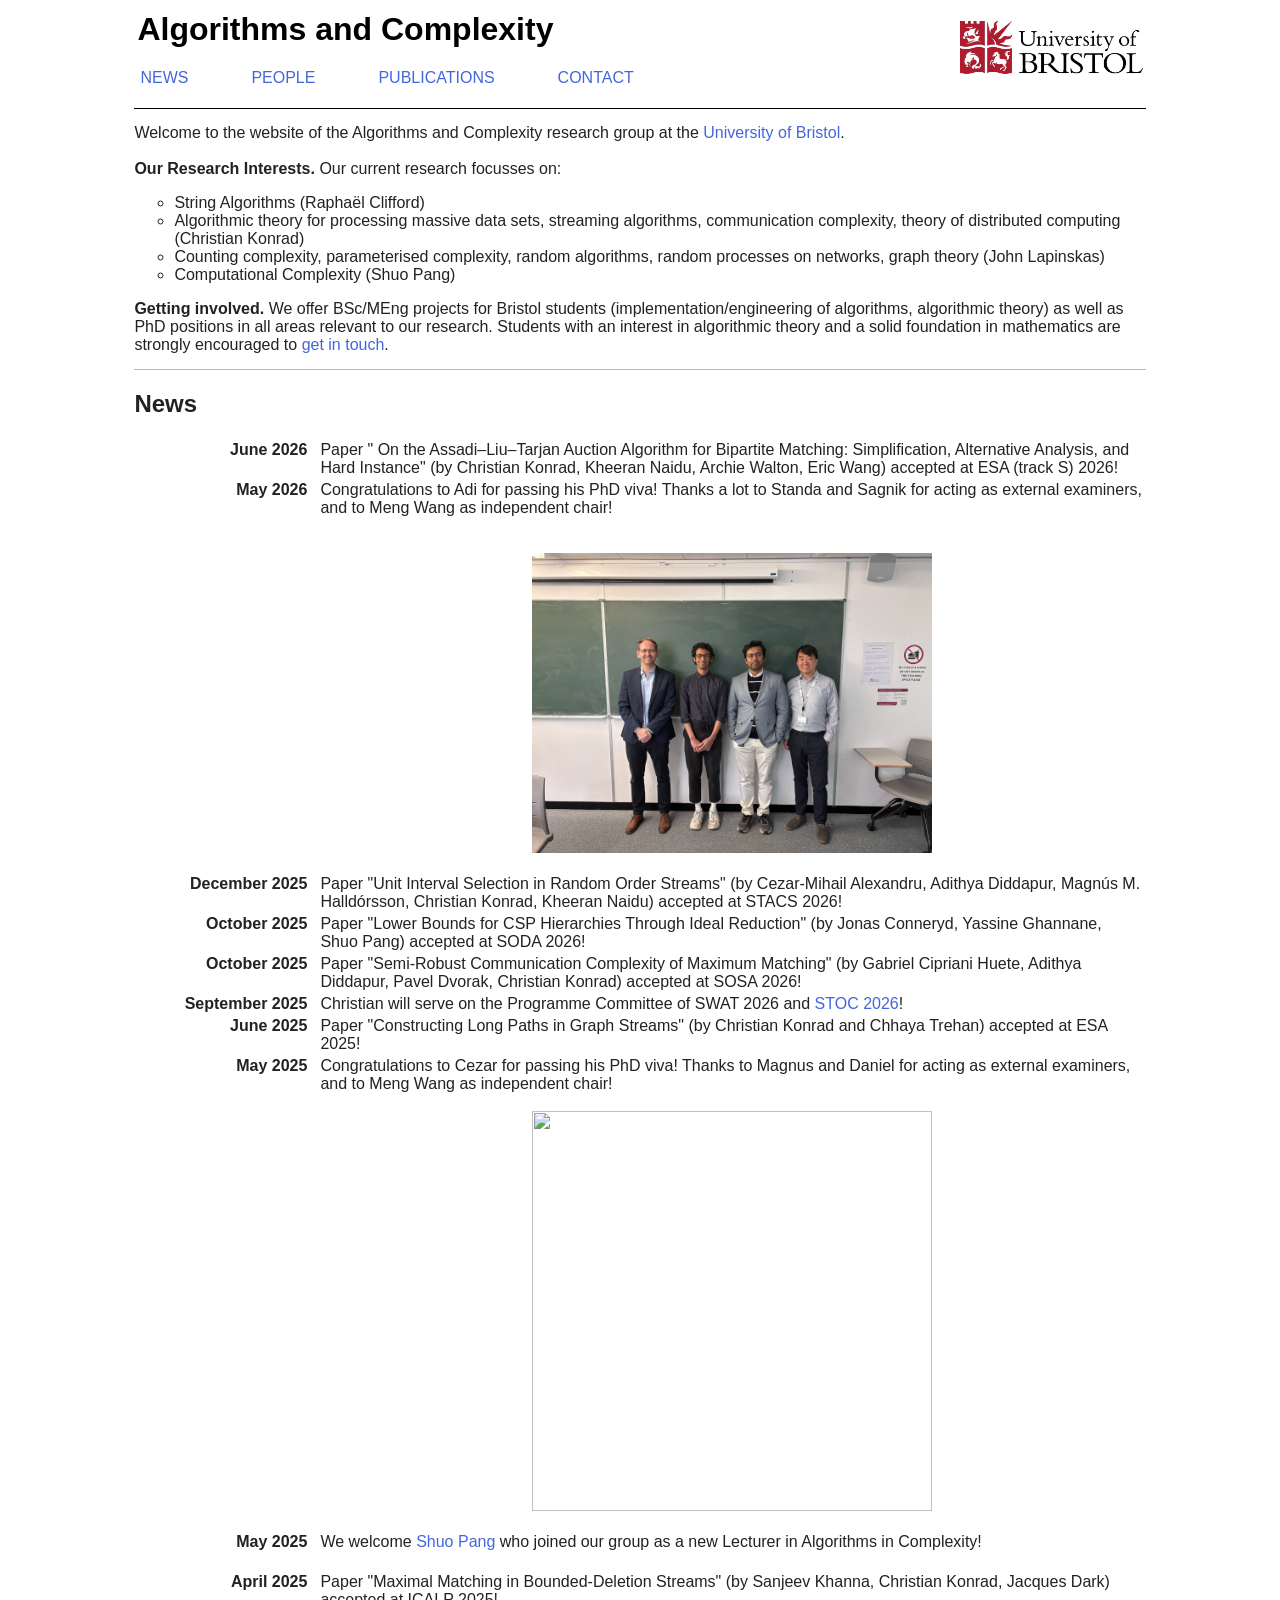
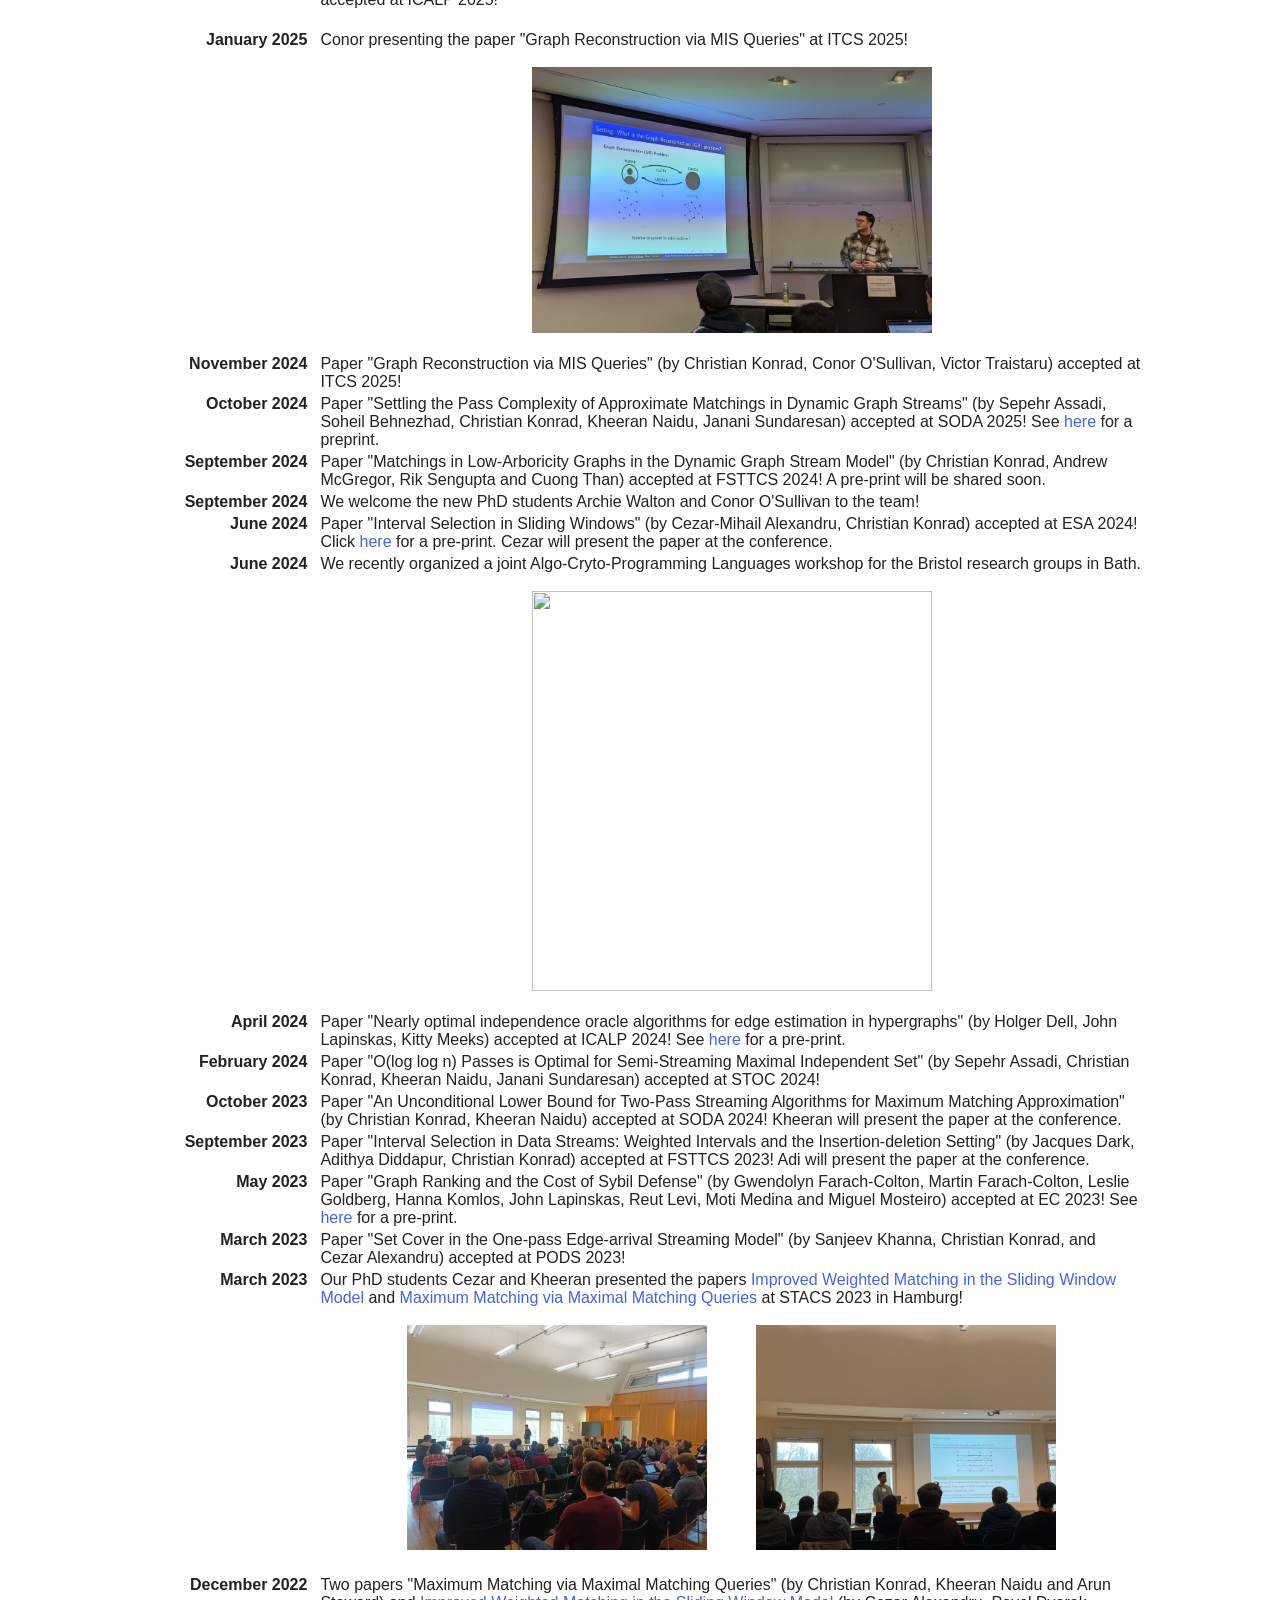
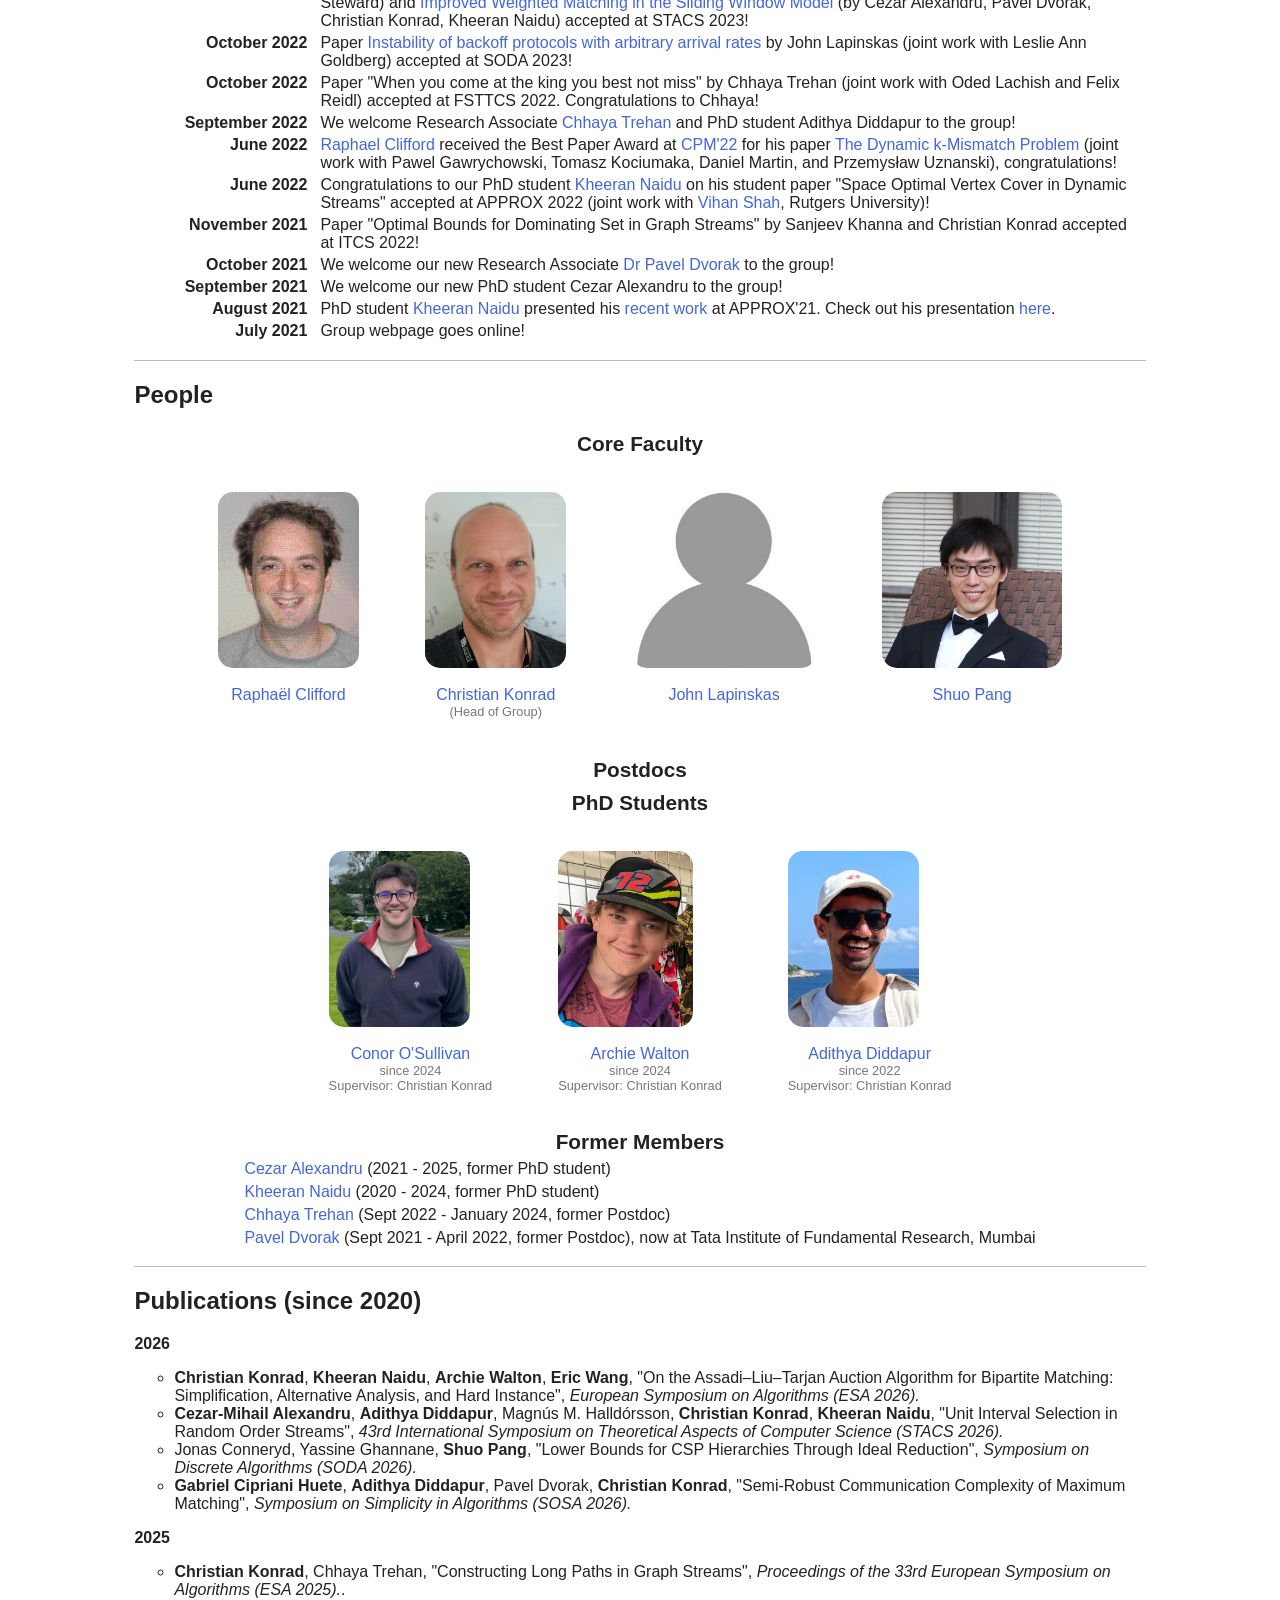
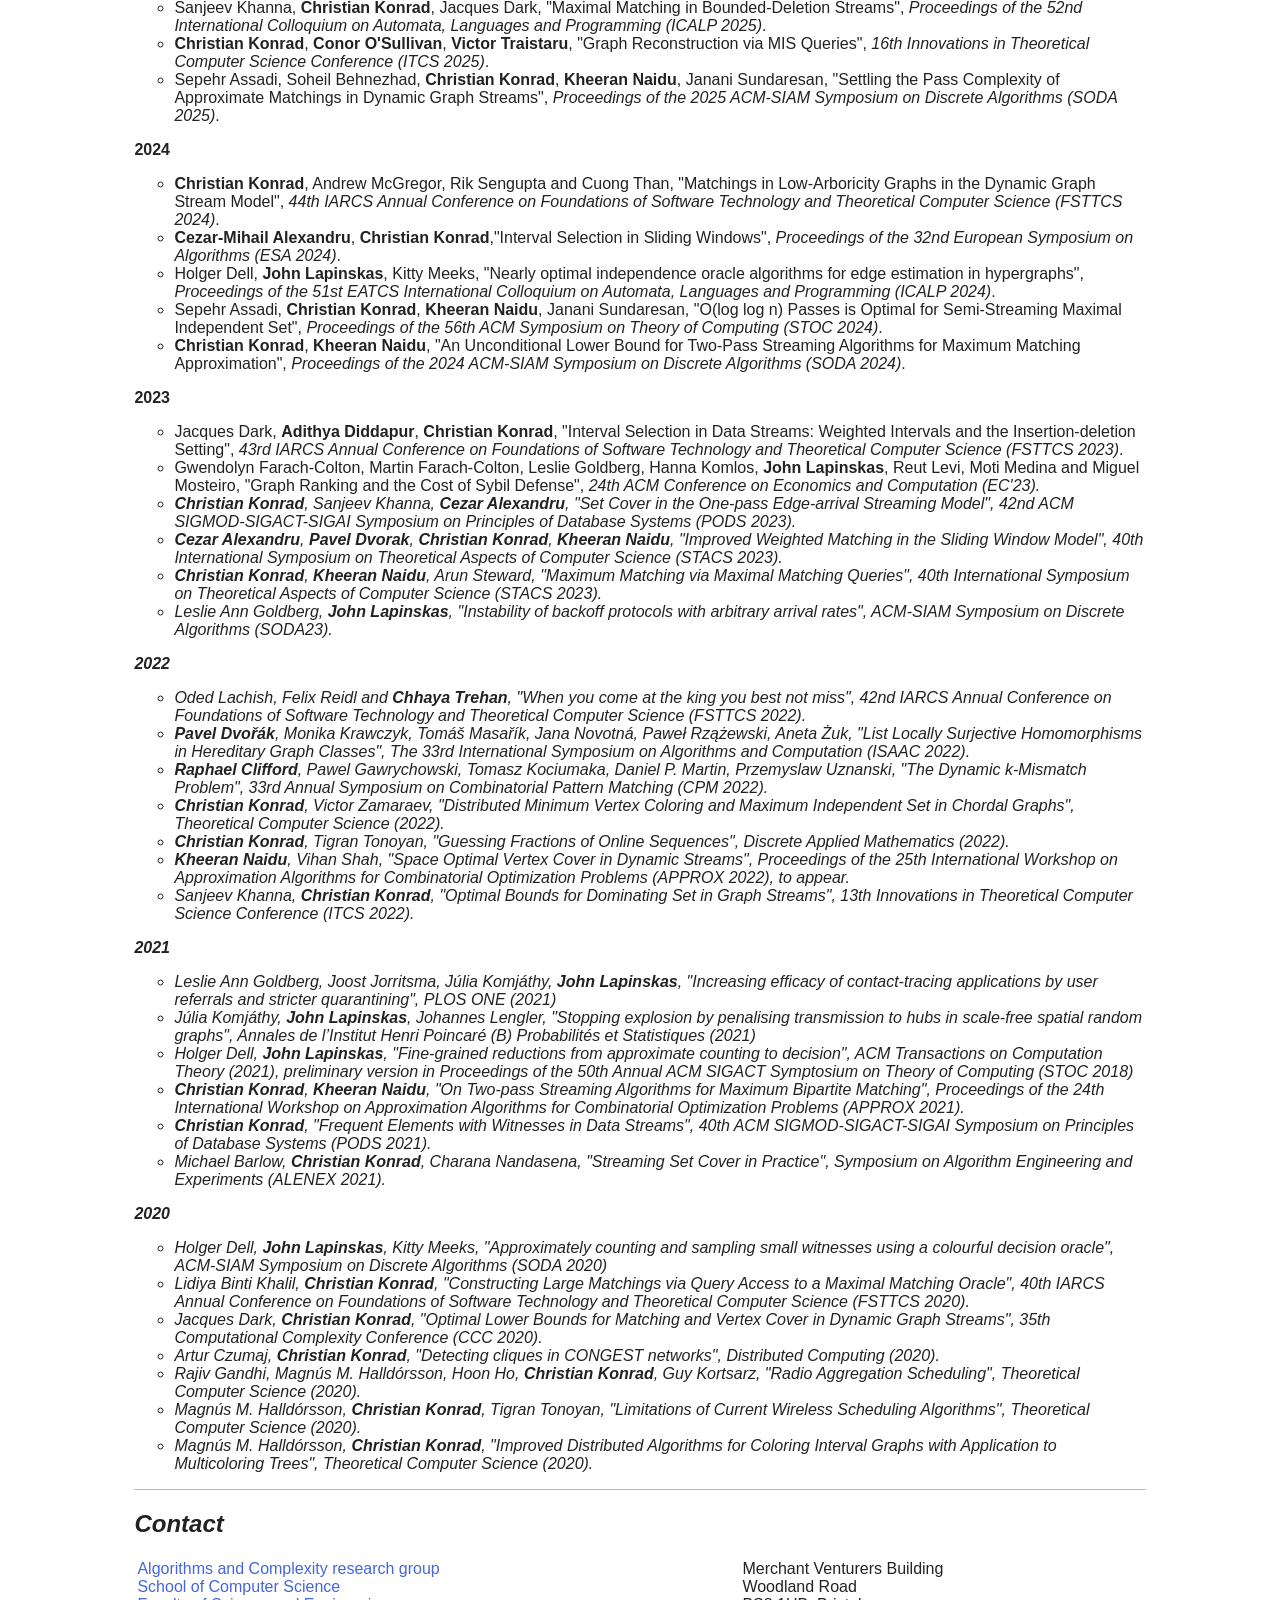
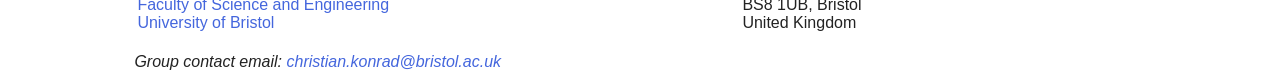
==== index.html @ 6ad6b6f5 "Update index.html" ====
<html>
	<head>
		<style>		
			body {
				font-family: helvetica;
				color: #222222;
			}
			
			.centeringbody {
				margin: 0 auto;
			}
			
			a {
				color: #4466dd;
				text-decoration: none;
			}
			a:visited {
				color: #4466dd;
				text-decoration: none;
			}
			
			a:hover {
				color: #113388;
				text-decoration: underline;
			}
			.annot {
				color: #777777;
				font-size: 80%;
			}
			
			.profilepic {
				height: 11rem; 
				border-radius: 15px;
			}
			
			.header {
				color: #000000;
				font-size: 200%;
				font-weight: bold;
			}
			hr {
				border: none;
				height: 1px;				
				background-color: #bbbbbb;
				margin-bottom: 15px;
				margin-top: 15px;
			}
			
			.hrstrong {
				border: none;
				height: 1px;				
				background-color: #000000;
				margin-bottom: 15px;
				margin-top: 15px;

			}
			ul {
			list-style-type:circle;
			}
		</style>
		<!-- Global site tag (gtag.js) - Google Analytics -->
		<script async src="https://www.googletagmanager.com/gtag/js?id=G-HTYZN6X0YP"></script>
		<script>
			window.dataLayer = window.dataLayer || [];
			function gtag(){dataLayer.push(arguments);}
			gtag('js', new Date());

			gtag('config', 'G-HTYZN6X0YP');
		</script>
	
	</head>
	<body>
	
	

	<div class="centeringbody" style="width: 80%; align: center">
	<table style="width: 100%">
	 <tr><td><div class="header">Algorithms and Complexity</div><br><table>
	 <tr><td style="padding-right: 60px; text-align: center"><a href="#news">NEWS</a></td> <td style="padding-right: 60px; text-align: center"><a href="#people">PEOPLE</a></td><!-- <td style="padding-right: 60px; text-align: center"><a href="#teaching">TEACHING</a></td> --> <td style="padding-right: 60px; text-align: center"><a href="#publications">PUBLICATIONS</a></td><td style="padding-right: 60px; text-align: center"><a href="#contact">CONTACT</a></td> </tr>
	</table>
	</td><td> <a href="https://www.bristol.ac.uk/"><img align="right" style="height: 60px" src="images/bristol-logo.jpg"></a></td></tr>
	</table>
	
	<hr class="hrstrong">
	
	Welcome to the website of the Algorithms and Complexity research group at the <a href="https://www.bristol.ac.uk/">University of Bristol</a>. <br><br>
	<b>Our Research Interests.</b> Our current research focusses on:
	<ul>
	 <li>String Algorithms (Rapha&euml;l Clifford) </li>
	 <li>Algorithmic theory for processing massive data sets, streaming algorithms, communication complexity, theory of distributed computing (Christian Konrad)</li>
	 <li>Counting complexity, parameterised complexity, random algorithms, random processes on networks, graph theory (John Lapinskas)</li>
	 <li>Computational Complexity (Shuo Pang)</li>
	</ul>
	
	<b>Getting involved.</b> We offer BSc/MEng projects for Bristol students (implementation/engineering of algorithms, algorithmic theory) as well as PhD positions in all areas relevant to our research. Students with an interest in algorithmic theory and a solid foundation in mathematics are strongly encouraged to <a href="#contact">get in touch</a>.
	
	<hr>
	
	<h2 id="news">News</h2> 
	<table>
	<tr><td style="padding-right: 10px; text-align:right;" valign="top" width="170px"><b>June 2026</b></td><td>Paper " On the Assadi–Liu–Tarjan Auction Algorithm for Bipartite Matching: Simplification, Alternative Analysis, and Hard Instance" (by Christian Konrad, Kheeran Naidu, Archie Walton, Eric Wang) accepted at ESA (track S) 2026!</td></tr>
	<tr><td style="padding-right: 10px; text-align:right;" valign="top" width="170px"><b>May 2026</b></td><td>Congratulations to Adi for passing his PhD viva! Thanks a lot to Standa and Sagnik for acting as external examiners, and to Meng Wang as independent chair! <br> <br>
	 <br> <center><a href="images/adi-viva.png"> <img src="images/adi-viva.png" width="400"> </a> </center> <br> </td></tr></td></tr>
	<tr><td style="padding-right: 10px; text-align:right;" valign="top" width="170px"><b>December 2025</b></td><td>Paper "Unit Interval Selection in Random Order Streams" (by Cezar-Mihail Alexandru, Adithya Diddapur, Magnús M. Halldórsson, Christian Konrad, Kheeran Naidu) accepted at STACS 2026!</td></tr>
	<tr><td style="padding-right: 10px; text-align:right;" valign="top" width="170px"><b>October 2025</b></td><td>Paper "Lower Bounds for CSP Hierarchies Through Ideal Reduction" (by Jonas Conneryd, Yassine Ghannane, Shuo Pang) accepted at SODA 2026!</td></tr>
	<tr><td style="padding-right: 10px; text-align:right;" valign="top" width="170px"><b>October 2025</b></td><td>Paper "Semi-Robust Communication Complexity of Maximum Matching" (by Gabriel Cipriani Huete, Adithya Diddapur, Pavel Dvorak, Christian Konrad) accepted at SOSA 2026!</td></tr>
	<tr><td style="padding-right: 10px; text-align:right;" valign="top" width="170px"><b>September 2025</b></td><td>Christian will serve on the Programme Committee of SWAT 2026 and <a href="https://acm-stoc.org/">STOC 2026</a>!</td></tr>
	<tr><td style="padding-right: 10px; text-align:right;" valign="top" width="170px"><b>June 2025</b></td><td>Paper "Constructing Long Paths in Graph Streams" (by Christian Konrad and Chhaya Trehan) accepted at ESA 2025!</td></tr>
	<tr><td style="padding-right: 10px; text-align:right;" valign="top" width="170px"><b>May 2025</b></td><td>Congratulations to Cezar for passing his PhD viva! Thanks to Magnus and Daniel for acting as external examiners, and to Meng Wang as independent chair! <br> <br>
	<center><a href="images/cezar-viva.jpg"> <img src="images/cezar-viva.jpg" width="400"> </a> </center> <br> </td></tr>
	<tr><td style="padding-right: 10px; text-align:right;" valign="top" width="170px"><b>May 2025</b></td><td>We welcome <a href="https://shuopang.net/">Shuo Pang</a> who joined our group as a new Lecturer in Algorithms in Complexity! <br> <br> </tr>
	<tr><td style="padding-right: 10px; text-align:right;" valign="top" width="170px"><b>April 2025</b></td><td>Paper "Maximal Matching in Bounded-Deletion Streams" (by Sanjeev Khanna, Christian Konrad, Jacques Dark) accepted at ICALP 2025! <br> <br> </tr>
	<tr><td style="padding-right: 10px; text-align:right;" valign="top" width="170px"><b>January 2025</b></td><td>Conor presenting the paper  "Graph Reconstruction via MIS Queries" at ITCS 2025! <br> <br>
	<center><a href="images/conor-itcs.jpg"> <img src="images/conor-itcs.jpg" width="400"> </a> </center> <br> </td></tr>
	<tr><td style="padding-right: 10px; text-align:right;" valign="top" width="170px"><b>November 2024</b></td><td>Paper "Graph Reconstruction via MIS Queries" (by Christian Konrad, Conor O'Sullivan, Victor Traistaru) accepted at ITCS 2025! </td></tr>	
	<tr><td style="padding-right: 10px; text-align:right;" valign="top" width="170px"><b>October 2024</b></td><td>Paper "Settling the Pass Complexity of Approximate Matchings in Dynamic Graph Streams" (by Sepehr Assadi, Soheil Behnezhad, Christian Konrad, Kheeran Naidu, Janani Sundaresan) accepted at SODA 2025! See <a href="https://arxiv.org/abs/2407.21005">here</a> for a preprint.</td></tr>	
	<tr><td style="padding-right: 10px; text-align:right;" valign="top" width="170px"><b>September 2024</b></td><td>Paper "Matchings in Low-Arboricity Graphs in the Dynamic Graph Stream Model" (by Christian Konrad, Andrew McGregor, Rik Sengupta and Cuong Than) accepted at FSTTCS 2024! A pre-print will be shared soon. </td></tr>	
	<tr><td style="padding-right: 10px; text-align:right;" valign="top" wid
th="170px"><b>September 2024</b></td><td>We welcome the new PhD students Archie Walton and Conor O'Sullivan to the team!</td></tr>	
	<tr><td style="padding-right: 10px; text-align:right;" valign="top" width="170px"><b>June 2024</b></td><td>Paper "Interval Selection in Sliding Windows" (by Cezar-Mihail Alexandru, Christian Konrad) accepted at ESA 2024! Click <a href="https://arxiv.org/abs/2405.09338">here</a> for a pre-print. Cezar will present the paper at the conference. </td></tr>	
		<tr><td style="padding-right: 10px; text-align:right;" valign="top" width="170px"><b>June 2024</b></td><td>We recently organized a joint Algo-Cryto-Programming Languages workshop for the Bristol research groups in Bath. <br> <br>
	<center><a href="images/away-day.jpg"> <img src="images/away-day.jpg" width="400"> </a> </center> <br> </td></tr>	
		<tr><td style="padding-right: 10px; text-align:right;" valign="top" width="170px"><b>April 2024</b></td><td>Paper "Nearly optimal independence oracle algorithms for edge estimation in hypergraphs" (by Holger Dell, John Lapinskas, Kitty Meeks) accepted at ICALP 2024!  See <a href="https://arxiv.org/abs/2211.03874">here</a> for a pre-print.</td></tr>	
	<tr><td style="padding-right: 10px; text-align:right;" valign="top" width="170px"><b>February 2024</b></td><td>Paper "O(log log n) Passes is Optimal for Semi-Streaming Maximal Independent Set" (by Sepehr Assadi, Christian Konrad, Kheeran Naidu, Janani Sundaresan) accepted at STOC 2024! </td></tr>	
	<tr><td style="padding-right: 10px; text-align:right;" valign="top" width="170px"><b>October 2023</b></td><td>Paper "An Unconditional Lower Bound for Two-Pass Streaming Algorithms for Maximum Matching Approximation" (by Christian Konrad, Kheeran Naidu) accepted at SODA 2024! Kheeran will present the paper at the conference. </td></tr>

	<tr><td style="padding-right: 10px; text-align:right;" valign="top" width="170px"><b>September 2023</b></td><td>Paper "Interval Selection in Data Streams: Weighted Intervals and the Insertion-deletion Setting" (by Jacques Dark, Adithya Diddapur, Christian Konrad) accepted at FSTTCS 2023! Adi will present the paper at the conference. </td></tr>	
	<tr><td style="padding-right: 10px; text-align:right;" valign="top" width="170px"><b>May 2023</b></td><td>Paper "Graph Ranking and the Cost of Sybil Defense" (by Gwendolyn Farach-Colton, Martin Farach-Colton, Leslie Goldberg, Hanna Komlos, John Lapinskas, Reut Levi, Moti Medina and Miguel Mosteiro) accepted at EC 2023! See <a href="https://arxiv.org/abs/1803.05001">here</a> for a pre-print.</td></tr>	
	<tr><td style="padding-right: 10px; text-align:right;" valign="top" width="170px"><b>March 2023</b></td><td>Paper "Set Cover in the One-pass Edge-arrival Streaming Model" (by Sanjeev Khanna, Christian Konrad, and Cezar Alexandru) accepted at PODS 2023!</td></tr>	
    <tr><td style="padding-right: 10px; text-align:right;" valign="top" width="170px"><b>March 2023</b></td><td>Our PhD students Cezar and Kheeran presented the papers <a href="https://drops.dagstuhl.de/opus/frontdoor.php?source_opus=17658">Improved Weighted Matching in the Sliding Window Model</a> and <a href="https://drops.dagstuhl.de/opus/frontdoor.php?source_opus=17693">Maximum Matching via Maximal Matching Queries</a> at STACS 2023 in Hamburg! <br> <br>
	<center><a href="images/Cezar-STACS.png"> <img src="images/Cezar-STACS.png" width="300"> </a> &nbsp; &nbsp; &nbsp; &nbsp; &nbsp; <a href="images/Kheeran-STACS.png"> <img src="images/Kheeran-STACS.png" width="300"> </a></center> <br></td></tr>	
	<tr><td style="padding-right: 10px; text-align:right;" valign="top" width="170px"><b>December 2022</b></td><td>Two papers "Maximum Matching via Maximal Matching Queries" (by Christian Konrad, Kheeran Naidu and Arun Steward) and <a href="https://arxiv.org/abs/2204.04717">Improved Weighted Matching in the Sliding Window Model</a> (by Cezar Alexandru, Pavel Dvorak, Christian Konrad, Kheeran Naidu) accepted at STACS 2023!</td></tr>
	<tr><td style="padding-right: 10px; text-align:right;" valign="top" width="170px"><b>October 2022</b></td><td>Paper <a href="https://arxiv.org/abs/2203.17144">Instability of backoff protocols with arbitrary arrival rates</a> by John Lapinskas (joint work with Leslie Ann Goldberg) accepted at SODA 2023! </td></tr>
	<tr><td style="padding-right: 10px; text-align:right;" valign="top" width="170px"><b>October 2022</b></td><td>Paper "When you come at the king you best not miss" by Chhaya Trehan (joint work with Oded Lachish and Felix Reidl) accepted at FSTTCS 2022. Congratulations to Chhaya! </td></tr>
	<tr><td style="padding-right: 10px; text-align:right;" valign="top" width="170px"><b>September 2022</b></td><td>We welcome Research Associate <a href="https://www.lse.ac.uk/Mathematics/people/Research-Students/Chhaya-Trehan">Chhaya Trehan</a> and PhD student Adithya Diddapur  to the group!</td></tr>		
	<tr><td style="padding-right: 10px; text-align:right;" valign="top" width="170px"><b>June 2022</b></td><td><a href="http://people.cs.bris.ac.uk/~clifford//">Raphael Clifford</a> received the  Best Paper Award at <a href="https://www.stringology.org/event/CPM2022/index.html">CPM'22</a> for his paper <a href="https://drops.dagstuhl.de/opus/frontdoor.php?source_opus=16145">The Dynamic k-Mismatch Problem</a> (joint work with  Pawel Gawrychowski, Tomasz Kociumaka, Daniel Martin, and Przemysław Uznanski), congratulations!</td></tr>
	<tr><td style="padding-right: 10px; text-align:right;" valign="top" width="170px"><b>June 2022</b></td><td>Congratulations to our PhD student <a href="https://kheerannaidu.com/">Kheeran Naidu</a> on his student paper "Space Optimal Vertex Cover in Dynamic Streams" accepted at APPROX 2022 (joint work with <a href="https://people.cs.rutgers.edu/~vjs69/">Vihan Shah</a>, Rutgers University)!</td></tr>	
	<tr><td style="padding-right: 10px; text-align:right;" valign="top" width="170px"><b>November 2021</b></td><td>Paper "Optimal Bounds for Dominating Set in Graph Streams" by Sanjeev Khanna and Christian Konrad accepted at ITCS 2022!</td></tr>	
	<tr><td style="padding-right: 10px; text-align:right" valign="top"><b>October 2021</b></td><td>We welcome our new Research Associate <a href="https://iuuk.mff.cuni.cz/~koblich/">Dr Pavel Dvorak</a> to the group! </td></tr>
	<tr><td style="padding-right: 10px; text-align:right" valign="top"><b>September 2021</b></td><td>We welcome our new PhD student Cezar Alexandru to the group! </td></tr>
	<tr><td style="padding-right: 10px; text-align:right" valign="top"><b>August 2021</b></td><td>PhD student <a href="https://kheerannaidu.com/">Kheeran Naidu</a> presented his <a href="https://arxiv.org/abs/2107.07841">recent work</a> at APPROX'21. Check out his presentation <a href="https://www.youtube.com/watch?v=0OwsPy4B3Rc">here</a>. </td></tr>
	<tr><td style="padding-right: 10px; text-align:right" valign="top"><b>July 2021</b></td><td>Group webpage goes online!</td></tr>	
	<tr>
	
	</tr>
	</table>
	
	<hr>
	
	<h2 id="people">People</h2>
	<table align="center">
	<tr>
	 <th colspan="4" style="padding-bottom: 0.1em;font-size:130%;">Core Faculty</th> 
	</tr>	
	<tr>
	 <td style="padding: 2em;" valign="top"><center><a href="http://people.cs.bris.ac.uk/~clifford//"><img src="images/raphael.jpg" class="profilepic"></a><br><br><a href="http://people.cs.bris.ac.uk/~clifford//">Rapha&euml;l Clifford</a> </center></td> 
	 <td style="padding: 2em;" valign="top"><center><a href="http://people.cs.bris.ac.uk/~konrad/"><img src="images/christian-blur.jpg" class="profilepic"></a><br><br><center><a href="http://people.cs.bris.ac.uk/~konrad/">Christian Konrad</a><br><div class="annot">(Head of Group)</div></center></td> 
	 <td style="padding: 2em;" valign="top"><center><a href="https://research-information.bris.ac.uk/en/persons/john-a-lapinskas"><img src="images/dummy-person.jpg" class="profilepic"></a><br><br><a href="https://research-information.bris.ac.uk/en/persons/john-a-lapinskas">John Lapinskas</a></center></td> 	 
	 <td style="padding: 2em;" valign="top"><center><a href="https://shuopang.net/"><img src="images/shuo.jpg" class="profilepic"></a><br><br><a href="https://shuopang.net/">Shuo Pang</a></center></td> 	 
	</tr>
	<tr>
	</tr>
	</table>

<table align="center">
	<tr>
	 <th colspan="1" style="padding-bottom: 0.1em;font-size:130%;">Postdocs</th> 
	</tr>	
	<tr>
	</tr>
	</table>
	
	<table align="center">  
	<tr>
	 <th colspan="3" style="padding-bottom: 0.1em;font-size:130%;">PhD Students</th> 
	</tr>	
	<tr>
	<td style="padding: 2em;"><a href="https://osullivanconor.com/"><img src="images/conor-cropped.jpeg" class="profilepic"></a><br><br><center><a href="https://osullivanconor.com/">Conor O'Sullivan</a><br><div class="annot">since 2024 <br>Supervisor: Christian Konrad</div></center></td>
<td style="padding: 2em;"><a href="https://archiewalton.com/"><img src="images/Archie.jpg" class="profilepic"></a><br><br><center><a href="https://archiewalton.com/">Archie Walton</a><br><div class="annot">since 2024<br> Supervisor: Christian Konrad</div></center></td>	 


<td style="padding: 2em;"><a href="https://www.bristol.ac.uk/people/person/Adithya-Diddapur-9986535a-217b-4c39-955d-b07c3c608e8f/"><img src="images/adi-portrait.jpg" class="profilepic"></a><br><br><center><a href="https://www.bristol.ac.uk/people/person/Adithya-Diddapur-9986535a-217b-4c39-955d-b07c3c608e8f/">Adithya Diddapur</a><br><div class="annot">since 2022 <br>Supervisor: Christian Konrad</div></center></td>
   </tr>
</table>
<table align="center">
	<tr>
	<th colspan="3" style="padding-bottom: 0.1em;font-size:130%;">Former Members</th> 
	</tr>
	<tr>
	<td colspan="3" style="padding: 0.1em;"><a href="https://dblp.uni-trier.de/pid/263/3912.html">Cezar Alexandru</a> (2021 - 2025, former PhD student)</td>
	</tr>
	<tr>
	<td colspan="3" style="padding: 0.1em;"><a href="https://kheerannaidu.com/">Kheeran Naidu</a> (2020 - 2024, former PhD student)</td>
	</tr>
	<tr>
	<td colspan="3" style="padding: 0.1em;"><a href="https://dblp.org/pid/150/6334.html">Chhaya Trehan</a> (Sept 2022 - January 2024, former Postdoc)</td>
	</tr>
	<tr>
	<td colspan="3" style="padding: 0.1em;"><a href="https://iuuk.mff.cuni.cz/~koblich/">Pavel Dvorak</a> (Sept 2021 - April 2022, former Postdoc), now at Tata Institute of Fundamental Research, Mumbai</td>
	</tr>
	</table>

	
	
	<hr>
	
<!--	<h2 id="teaching">Teaching</h2>
	The Algorithms and Complexity group is responsible for all algorithms teaching at Bristol University. This includes the following units:
	<ul>
	 <li>Year 1: <a href="https://www.bris.ac.uk/unit-programme-catalogue/UnitDetails.jsa?ayrCode=20%2F21&unitCode=COMS10017">Object-oriented Programming and Algorithms 1</a></li>
	 <li>Year 2: <a href="https://www.bris.ac.uk/unit-programme-catalogue/UnitDetails.jsa?ayrCode=20%2F21&unitCode=COMS20010">Algorithms 2</a></li>
	 <li>Year 3: <a href="https://www.bris.ac.uk/unit-programme-catalogue/UnitDetails.jsa?ayrCode=20%2F21&unitCode=COMS30041">Advanced Algorithms</a></li>
	 <li>Year 4: <a href="https://www.bris.ac.uk/unit-programme-catalogue/UnitDetails.jsa?ayrCode=20%2F21&unitCode=COMSM0068">Advanced Topics in Theoretical Computer Science</a></li>
	</ul>
	<hr> 
-->
	
	<h2 id="publications">Publications (since 2020)</h2>
	
	<b>2026</b>
	<ul>	
	<li><strong>Christian Konrad</strong>, <strong>Kheeran Naidu</strong>, <strong>Archie Walton</strong>, <strong>Eric Wang</strong>, "On the Assadi–Liu–Tarjan Auction Algorithm for Bipartite Matching: Simplification, Alternative Analysis, and Hard Instance", <i> European Symposium on Algorithms (ESA 2026).</i>  </li>				
	
	
	<li><strong>Cezar-Mihail Alexandru</strong>, <strong>Adithya Diddapur</strong>, Magnús M. Halldórsson, <strong>Christian Konrad</strong>, <strong>Kheeran Naidu</strong>, "Unit Interval Selection in Random Order Streams", <i>43rd International Symposium on Theoretical Aspects of Computer Science (STACS 2026).</i>  </li>				
	
	<li>Jonas Conneryd, Yassine Ghannane, <strong>Shuo Pang</strong>, "Lower Bounds for CSP Hierarchies Through Ideal Reduction", <i>Symposium on Discrete Algorithms (SODA 2026).</i>  </li>				
	
	<li><strong>Gabriel Cipriani Huete</strong>, <strong>Adithya Diddapur</strong>, Pavel Dvorak, <strong>Christian Konrad</strong>, "Semi-Robust Communication Complexity of Maximum Matching", <i>Symposium on Simplicity in Algorithms (SOSA 2026).</i>  </li>				
	</ul>
	
	
	
	<b>2025</b>
	<ul>
	<li><strong>Christian Konrad</strong>, Chhaya Trehan, "Constructing Long Paths in Graph Streams", <i>Proceedings of the 33rd European Symposium on Algorithms (ESA 2025).</i>.  </li>	
	
	<li>Sanjeev Khanna, <strong>Christian Konrad</strong>, Jacques Dark, "Maximal Matching in Bounded-Deletion Streams", <i>Proceedings of the 52nd International Colloquium on Automata, Languages and Programming (ICALP 2025)</i>.  </li>	

	<li><strong>Christian Konrad</strong>, <strong>Conor O'Sullivan</strong>, <strong>Victor Traistaru</strong>, "Graph Reconstruction via MIS Queries", <i>16th Innovations in Theoretical Computer Science Conference (ITCS 2025)</i>.  </li>	
	
	<li>Sepehr Assadi, Soheil Behnezhad, <strong>Christian Konrad</strong>, <strong>Kheeran Naidu</strong>, Janani Sundaresan, "Settling the Pass Complexity of Approximate Matchings in Dynamic Graph Streams", <i>Proceedings of the 2025 ACM-SIAM Symposium on Discrete Algorithms (SODA 2025)</i>.  </li>	
	
	</ul>
	
	
	<b>2024</b>
	<ul>
	<li><strong>Christian Konrad</strong>, Andrew McGregor, Rik Sengupta and Cuong Than, "Matchings in Low-Arboricity Graphs in the Dynamic Graph Stream Model", <i>44th IARCS Annual Conference on Foundations of Software Technology and Theoretical Computer Science (FSTTCS 2024)</i>.  </li>	
	<li><strong>Cezar-Mihail Alexandru</strong>, <strong>Christian Konrad</strong>,"Interval Selection in Sliding Windows", <i>Proceedings of the 32nd European Symposium on Algorithms (ESA 2024)</i>. </li>
	<li>Holger Dell, <strong>John Lapinskas</strong>, Kitty Meeks, "Nearly optimal independence oracle algorithms for edge estimation in hypergraphs", <i>Proceedings of the 51st EATCS International Colloquium on Automata, Languages and Programming (ICALP 2024)</i>. </li>
	<li>Sepehr Assadi, <strong>Christian Konrad</strong>, <strong>Kheeran Naidu</strong>, Janani Sundaresan, "O(log log n) Passes is Optimal for Semi-Streaming Maximal Independent Set", <i>Proceedings of the 56th ACM Symposium on Theory of Computing (STOC 2024)</i>. </li>
	<li><strong>Christian Konrad</strong>, <strong>Kheeran Naidu</strong>, "An Unconditional Lower Bound for Two-Pass Streaming Algorithms for Maximum Matching Approximation", <i>Proceedings of the 2024 ACM-SIAM Symposium on Discrete Algorithms (SODA 2024)</i>. </li>
	</ul>
		
	<b>2023</b>
	<ul>
	<li>Jacques Dark, <strong>Adithya Diddapur</strong>, <strong>Christian Konrad</strong>, "Interval Selection in Data Streams: Weighted Intervals and the Insertion-deletion Setting", <i>43rd IARCS Annual Conference on Foundations of Software Technology and Theoretical Computer Science (FSTTCS 2023)</i>. </li>
	<li>Gwendolyn Farach-Colton, Martin Farach-Colton, Leslie Goldberg, Hanna Komlos, <strong>John Lapinskas</strong>, Reut Levi, Moti Medina and Miguel Mosteiro, "Graph Ranking and the Cost of Sybil Defense", <i>24th ACM Conference on Economics and Computation (EC'23).</li>
	<li><strong>Christian Konrad</strong>, Sanjeev Khanna, <strong>Cezar Alexandru</strong>, "Set Cover in the One-pass Edge-arrival Streaming Model", <i>42nd ACM SIGMOD-SIGACT-SIGAI Symposium on Principles of Database Systems (PODS 2023)</i>. </li>
	<li><strong>Cezar Alexandru</strong>, <strong>Pavel Dvorak</strong>, <strong>Christian Konrad</strong>, <strong>Kheeran Naidu</strong>, "Improved Weighted Matching in the Sliding Window Model", <i>40th International Symposium on Theoretical Aspects of Computer Science (STACS 2023)</i>. </li>
	<li><strong>Christian Konrad</strong>, <strong>Kheeran Naidu</strong>, Arun Steward, "Maximum Matching via Maximal Matching Queries", <i>40th International Symposium on Theoretical Aspects of Computer Science (STACS 2023)</i>. </li>
	 <li>Leslie Ann Goldberg, <strong>John Lapinskas</strong>, "Instability of backoff protocols with arbitrary arrival rates", <i>ACM-SIAM Symposium on Discrete Algorithms (SODA23)</i>. </li>
	</ul>
	
	
	<b>2022</b>
	<ul>
	<li>Oded Lachish, Felix Reidl and <b>Chhaya Trehan</b>, "When you come at the king you best not miss", <i>42nd IARCS Annual Conference on
Foundations of Software Technology and Theoretical Computer Science (FSTTCS 2022)</i>. </li>
	<li><b>Pavel Dvořák</b>, Monika Krawczyk,  Tomáš Masařík, Jana Novotná,  Paweł Rzążewski, Aneta Żuk, "List Locally Surjective Homomorphisms in Hereditary Graph Classes", <i>The 33rd International Symposium on Algorithms and Computation (ISAAC 2022)</i>. </li>
	<li><strong>Raphael Clifford</strong>, Pawel Gawrychowski, Tomasz Kociumaka, Daniel P. Martin, Przemyslaw Uznanski, "The Dynamic k-Mismatch Problem", <i>33rd Annual Symposium on Combinatorial Pattern Matching (CPM 2022)</i>. </li>
	<li><strong>Christian Konrad</strong>, Victor Zamaraev, "Distributed Minimum Vertex Coloring and Maximum Independent Set in Chordal Graphs", <i>Theoretical Computer Science (2022)</i>.</li>
	<li><strong>Christian Konrad</strong>, Tigran Tonoyan, "Guessing Fractions of Online Sequences", <i>Discrete Applied Mathematics (2022)</i>.</li>
	 <li><strong>Kheeran Naidu</strong>, Vihan Shah, "Space Optimal Vertex Cover in Dynamic Streams", <i>Proceedings of the 25th International Workshop on Approximation Algorithms for Combinatorial Optimization Problems (APPROX 2022)</i>, to appear. </li>
	 <li>Sanjeev Khanna, <strong>Christian Konrad</strong>, "Optimal Bounds for Dominating Set in Graph Streams", <i>13th Innovations in Theoretical Computer Science Conference (ITCS 2022)</i>.</li>
	</ul>
	
	<b>2021</b>
	<ul>
	 <li>Leslie Ann Goldberg, Joost Jorritsma, Júlia Komjáthy, <b>John Lapinskas</b>, "Increasing efficacy of contact-tracing applications by user referrals and stricter quarantining", <i>PLOS ONE (2021)</i></li>
	 <li>Júlia Komjáthy, <b>John Lapinskas</b>, Johannes Lengler, "Stopping explosion by penalising transmission to hubs in scale-free spatial random graphs", <i>Annales de l’Institut Henri Poincaré (B) Probabilités et Statistiques (2021)</i></li>
	 <li>Holger Dell, <b>John Lapinskas</b>, "Fine-grained reductions from approximate counting to decision", <i>ACM Transactions on Computation Theory (2021)</i>, <i>preliminary version in Proceedings of the 50th Annual ACM SIGACT Symptosium on Theory of Computing (STOC 2018)</i></li>
	 <li><strong>Christian Konrad</strong>, <strong>Kheeran Naidu</strong>, "On Two-pass Streaming Algorithms for Maximum Bipartite Matching",
<i>Proceedings of the 24th International Workshop on Approximation Algorithms for Combinatorial Optimization Problems (APPROX 2021)</i>.</li>
	<li>
	<strong>Christian Konrad</strong>, "Frequent Elements with Witnesses in Data Streams", <i>40th ACM SIGMOD-SIGACT-SIGAI Symposium on Principles of Database Systems (PODS 2021)</i>. </li>
	<li>Michael Barlow, <strong>Christian Konrad</strong>, Charana Nandasena, "Streaming Set Cover in Practice", <i>Symposium on Algorithm Engineering and Experiments (ALENEX 2021)</i>. 
	</li>
		</ul>
	
	<b>2020</b>
	<ul>
	 <li>Holger Dell, <b>John Lapinskas</b>, Kitty Meeks, "Approximately counting and sampling small witnesses using a colourful decision oracle", <i>ACM-SIAM Symposium on Discrete Algorithms (SODA 2020)</i></li>
	 <li>Lidiya Binti Khalil, <strong>Christian Konrad</strong>, "Constructing Large Matchings via Query Access to a Maximal Matching Oracle",
<i>40th IARCS Annual Conference on Foundations of Software Technology and Theoretical Computer Science (FSTTCS 2020)</i>.  </li>
	 <li>Jacques Dark, <strong>Christian Konrad</strong>, "Optimal Lower Bounds for Matching and Vertex Cover in Dynamic Graph Streams", <i>35th Computational Complexity Conference (CCC 2020)</i>. </li>
	 <li>Artur Czumaj, <strong>Christian Konrad</strong>, "Detecting cliques in CONGEST networks", <i>Distributed Computing (2020)</i>. </li>
	 <li>Rajiv Gandhi, Magnús M. Halldórsson, Hoon Ho, <strong>Christian Konrad</strong>, Guy Kortsarz, "Radio Aggregation Scheduling", <i>Theoretical Computer Science (2020)</i>. </li>
	 <li>Magnús M. Halldórsson, <strong>Christian Konrad</strong>, Tigran Tonoyan, "Limitations of Current Wireless Scheduling Algorithms", <i>Theoretical Computer Science (2020)</i>. </li>
	 <li>Magnús M. Halldórsson, <strong>Christian Konrad</strong>, "Improved Distributed Algorithms for Coloring Interval Graphs with Application to Multicoloring Trees", <i>Theoretical Computer Science (2020)</i>. </li>	
	
	</ul>
	
	
	<hr>
	
	<h2 id="contact">Contact</h2>
	<table width="100%">
	 <tr> 
	  <td><a href="">Algorithms and Complexity research group</a><br>
	  <a href="https://www.bristol.ac.uk/science-engineering/schools/computer-science/">School of Computer Science</a><br>
	  <a href="https://www.bristol.ac.uk/science-engineering/">Faculty of Science and Engineering</a><br>
	  <a href="https://www.bristol.ac.uk/">University of Bristol</a></td><td style="text-align: left">	  
	  Merchant Venturers Building<br>Woodland Road<br>BS8 1UB, Bristol<br>United Kingdom</td>
	 </tr>
	</table>
	<br>
	Group contact email: <a href="mailto:christian.konrad@bristol.ac.uk">christian.konrad@bristol.ac.uk</a>
	</div>
	
	</body>
</html>
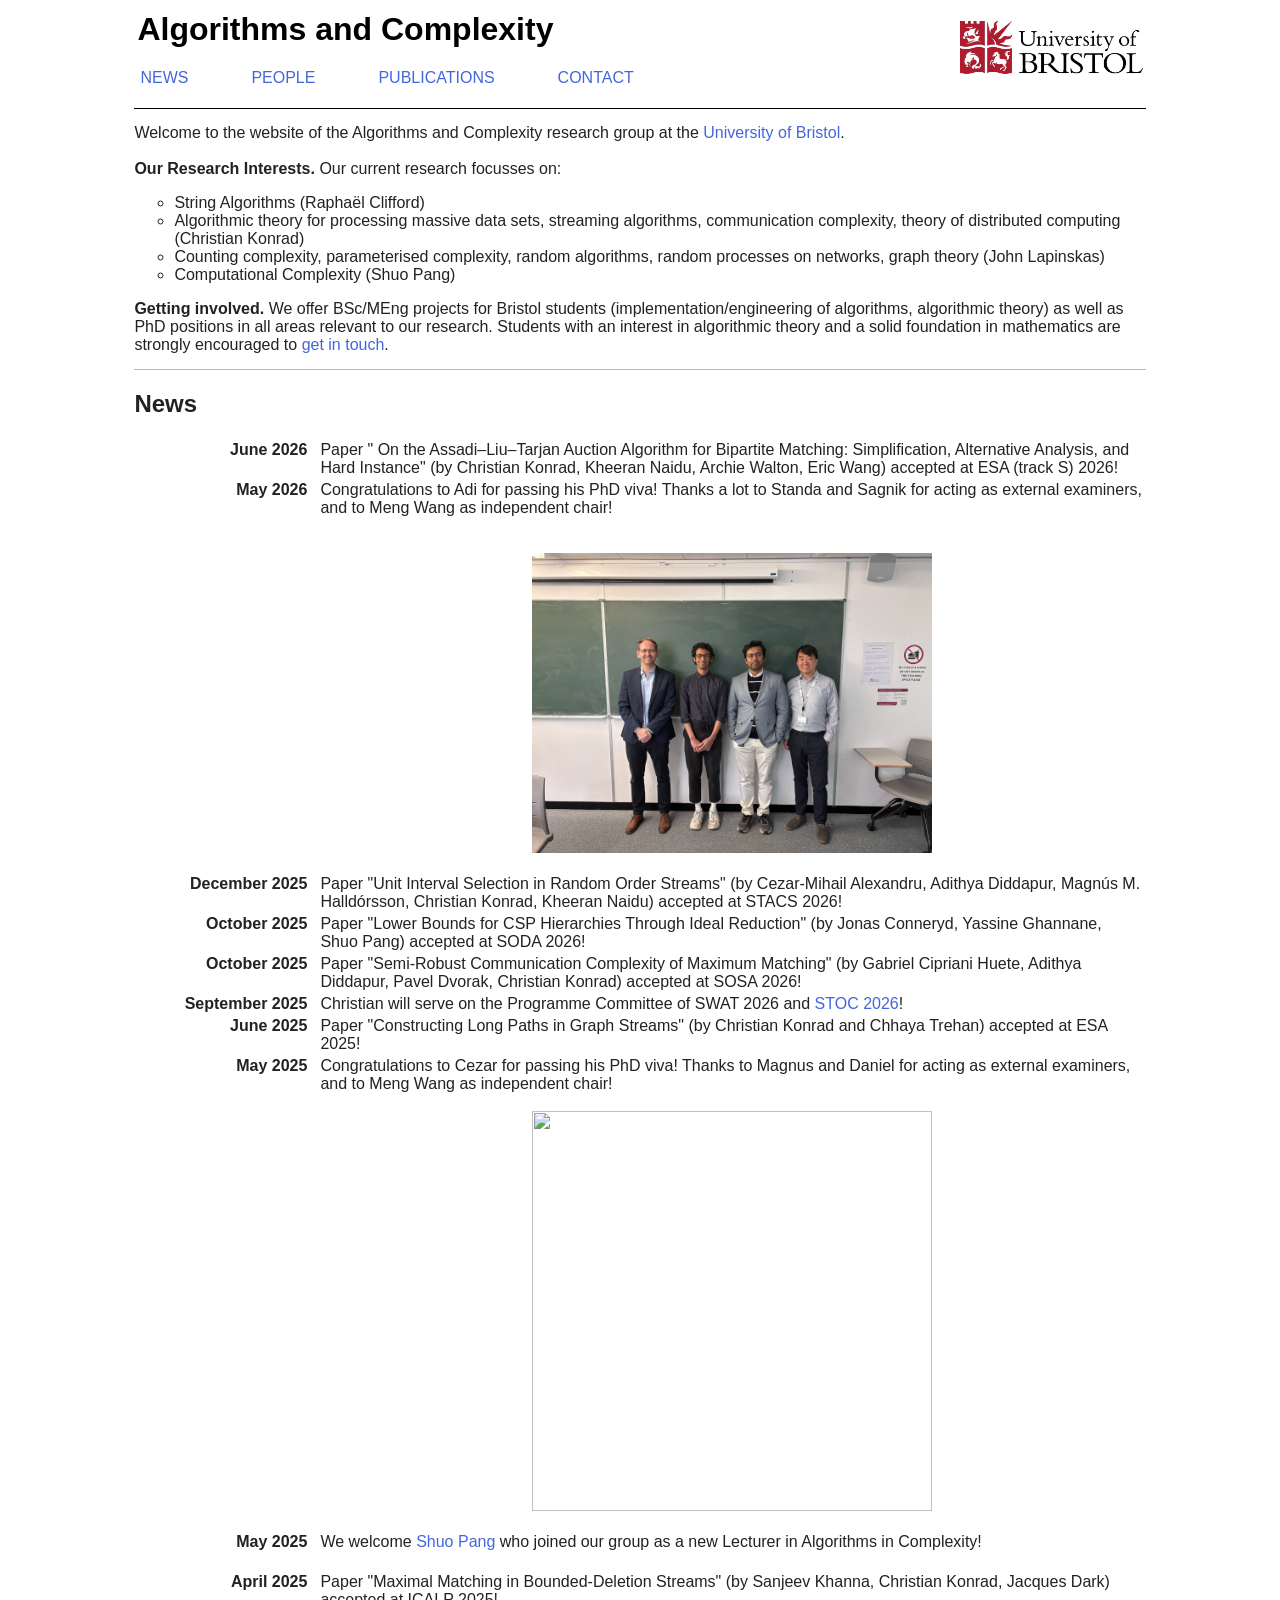
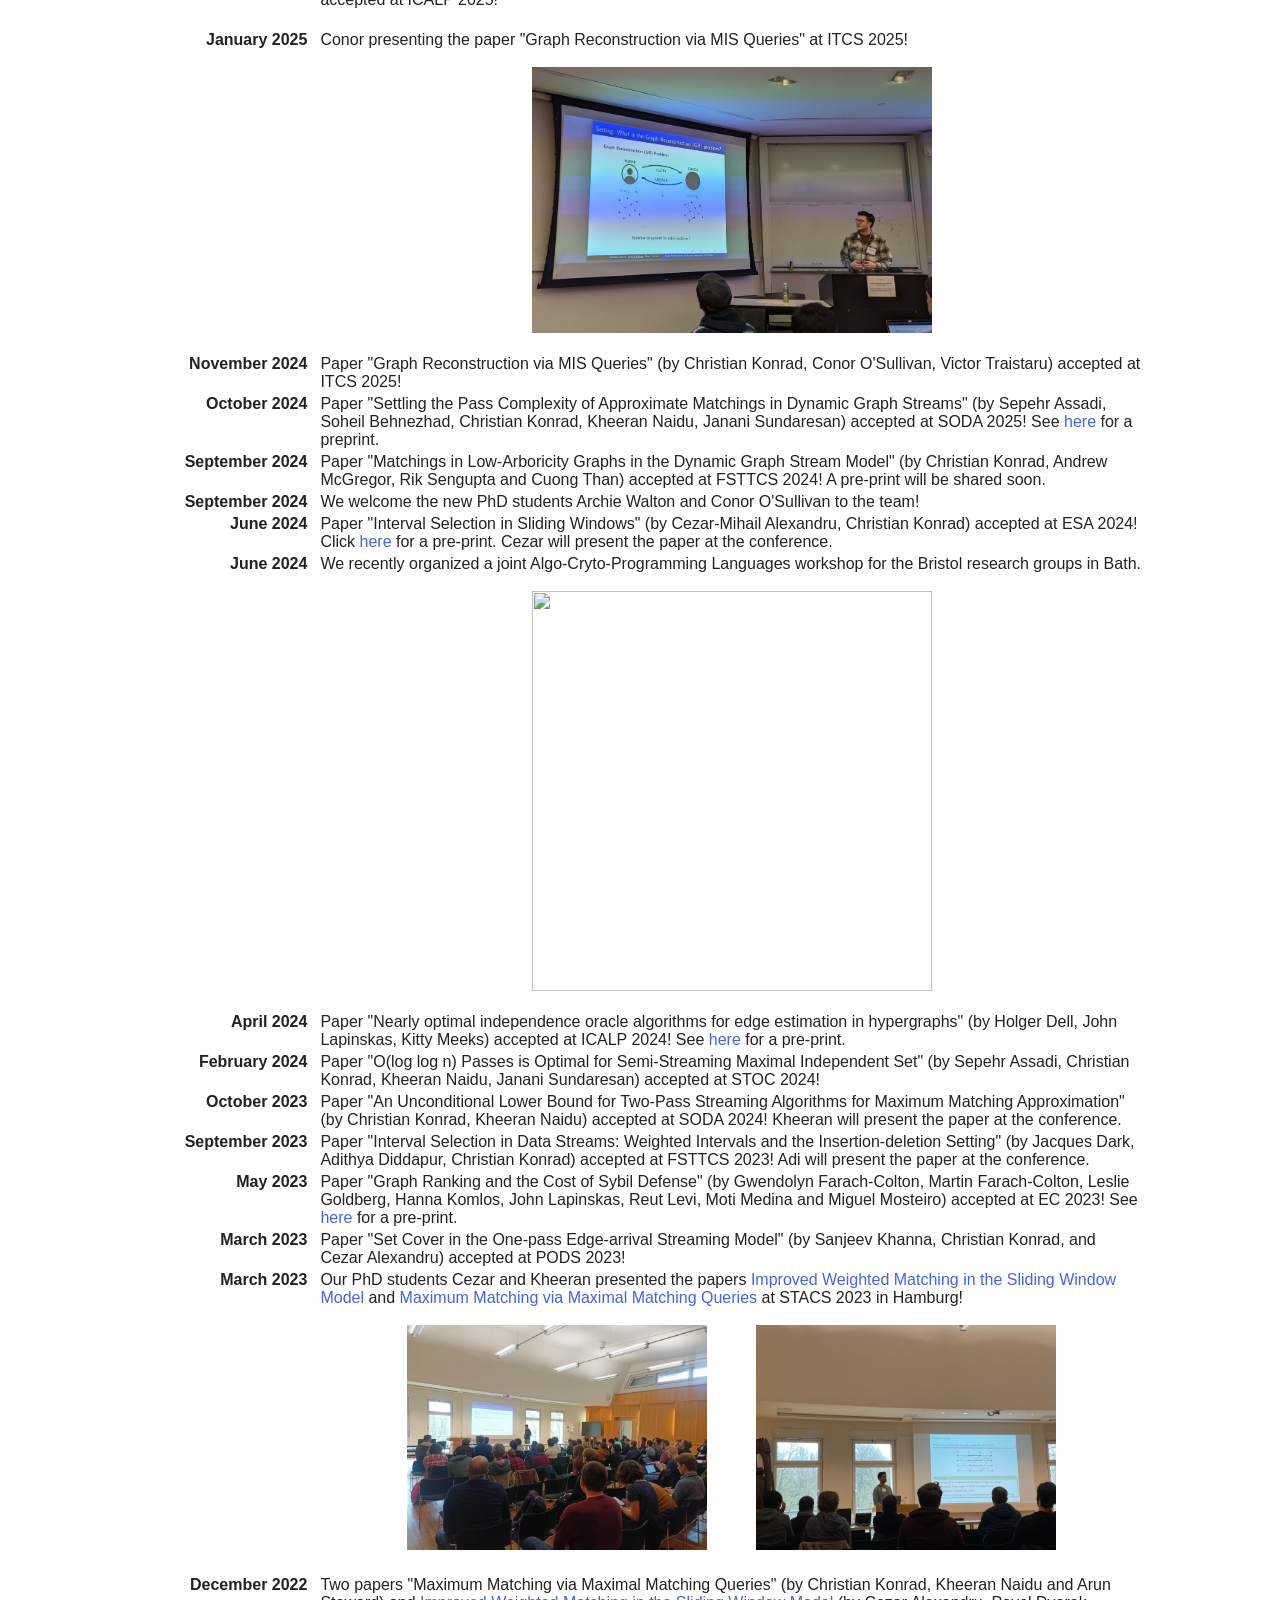
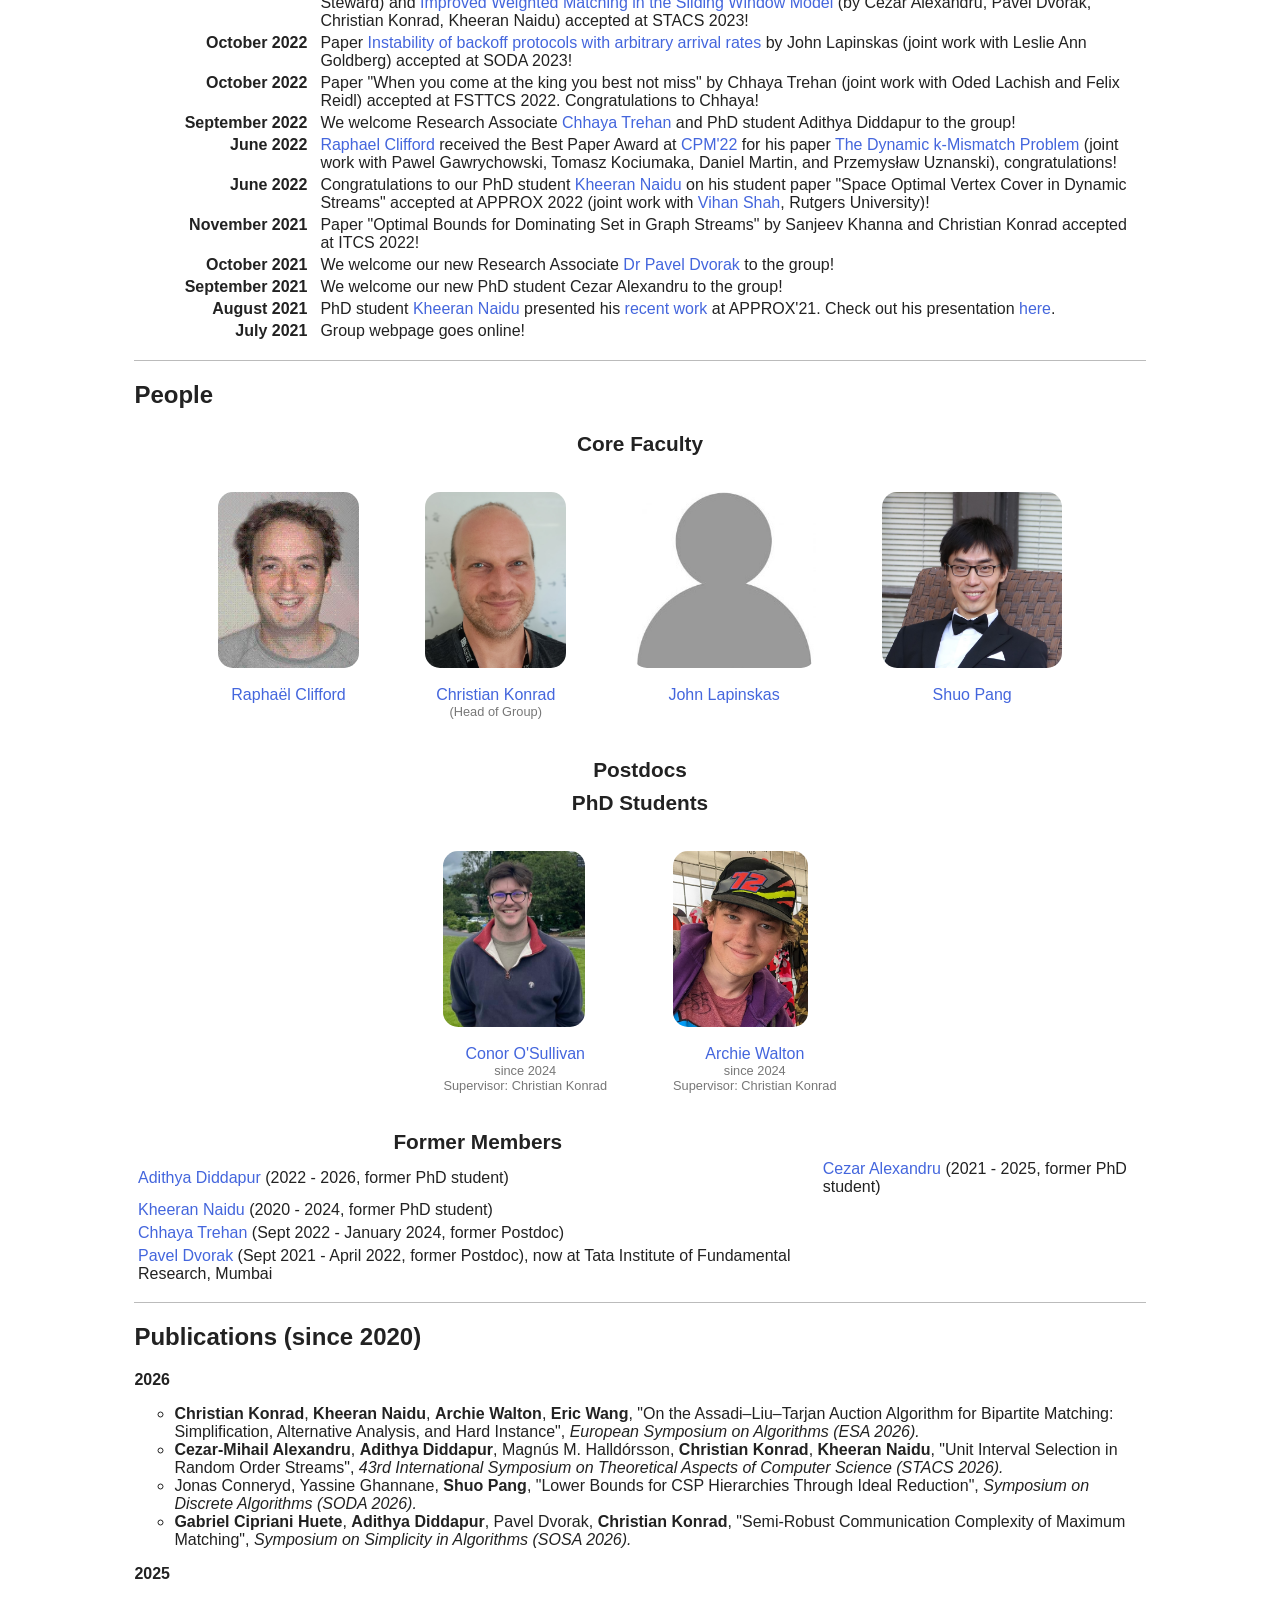
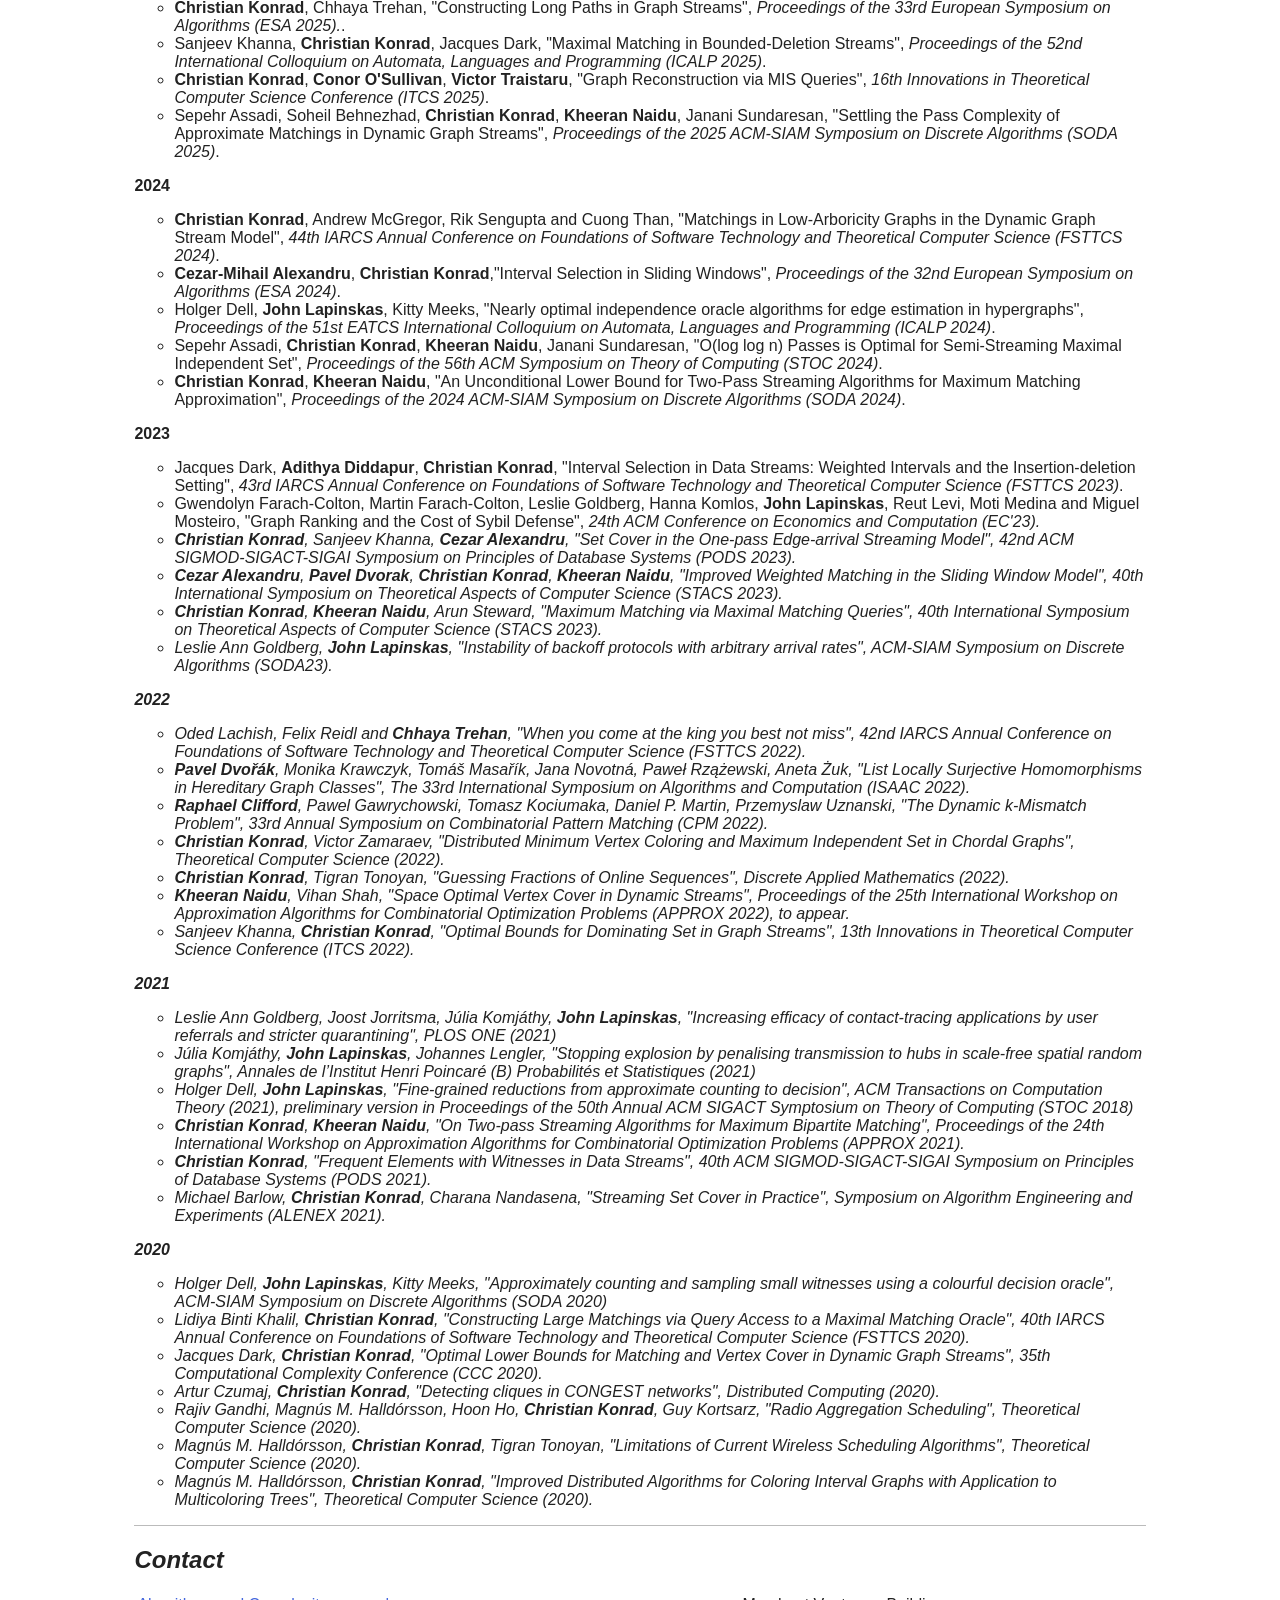
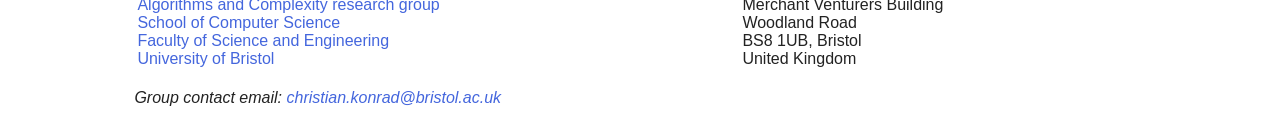
==== commit 492cf225: "Update index.html" ====
--- a/index.html
+++ b/index.html
@@ -178,8 +178,6 @@
 	<td style="padding: 2em;"><a href="https://osullivanconor.com/"><img src="images/conor-cropped.jpeg" class="profilepic"></a><br><br><center><a href="https://osullivanconor.com/">Conor O'Sullivan</a><br><div class="annot">since 2024 <br>Supervisor: Christian Konrad</div></center></td>
 <td style="padding: 2em;"><a href="https://archiewalton.com/"><img src="images/Archie.jpg" class="profilepic"></a><br><br><center><a href="https://archiewalton.com/">Archie Walton</a><br><div class="annot">since 2024<br> Supervisor: Christian Konrad</div></center></td>	 
 
-
-<td style="padding: 2em;"><a href="https://www.bristol.ac.uk/people/person/Adithya-Diddapur-9986535a-217b-4c39-955d-b07c3c608e8f/"><img src="images/adi-portrait.jpg" class="profilepic"></a><br><br><center><a href="https://www.bristol.ac.uk/people/person/Adithya-Diddapur-9986535a-217b-4c39-955d-b07c3c608e8f/">Adithya Diddapur</a><br><div class="annot">since 2022 <br>Supervisor: Christian Konrad</div></center></td>
    </tr>
 </table>
 <table align="center">
@@ -187,6 +185,7 @@
 	<th colspan="3" style="padding-bottom: 0.1em;font-size:130%;">Former Members</th> 
 	</tr>
 	<tr>
+	<td colspan="3" style="padding: 0.1em;"><a href="https://dblp.org/pid/362/9302.html">Adithya Diddapur</a> (2022 - 2026, former PhD student)</td>
 	<td colspan="3" style="padding: 0.1em;"><a href="https://dblp.uni-trier.de/pid/263/3912.html">Cezar Alexandru</a> (2021 - 2025, former PhD student)</td>
 	</tr>
 	<tr>
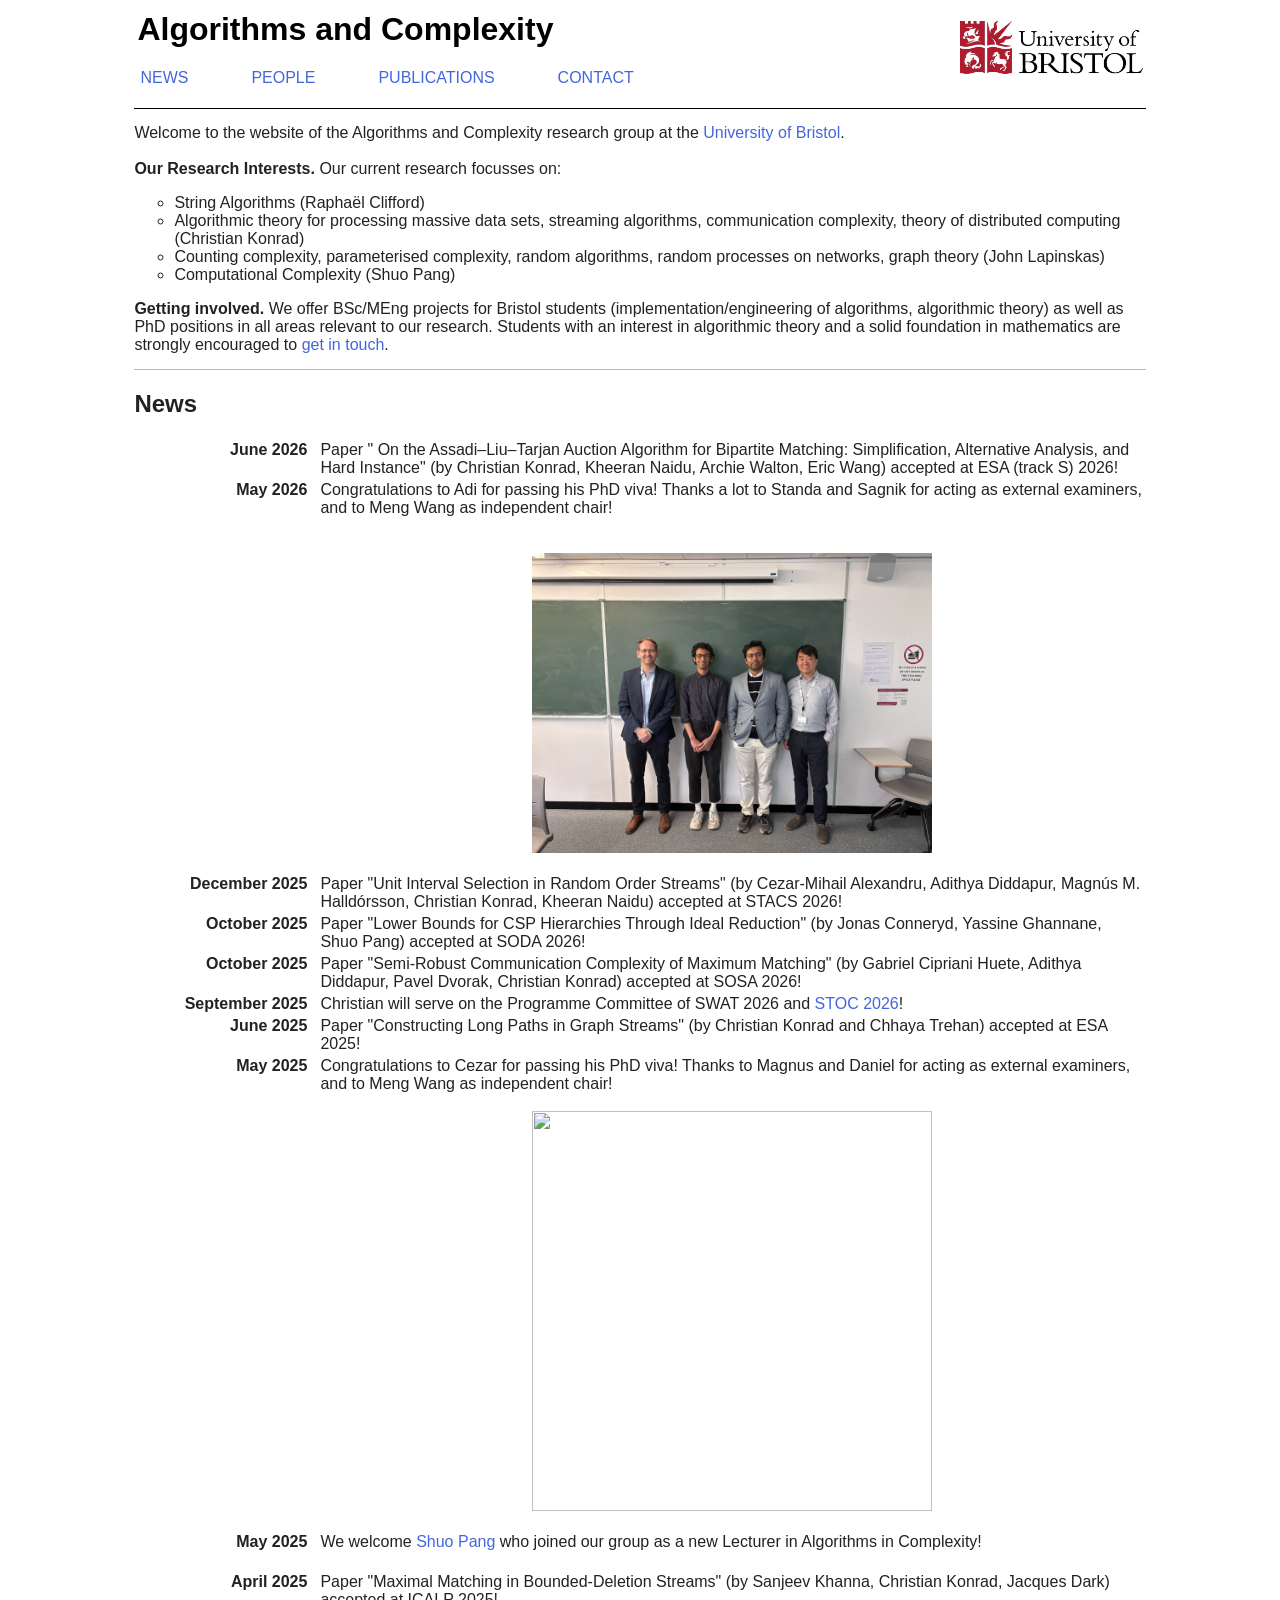
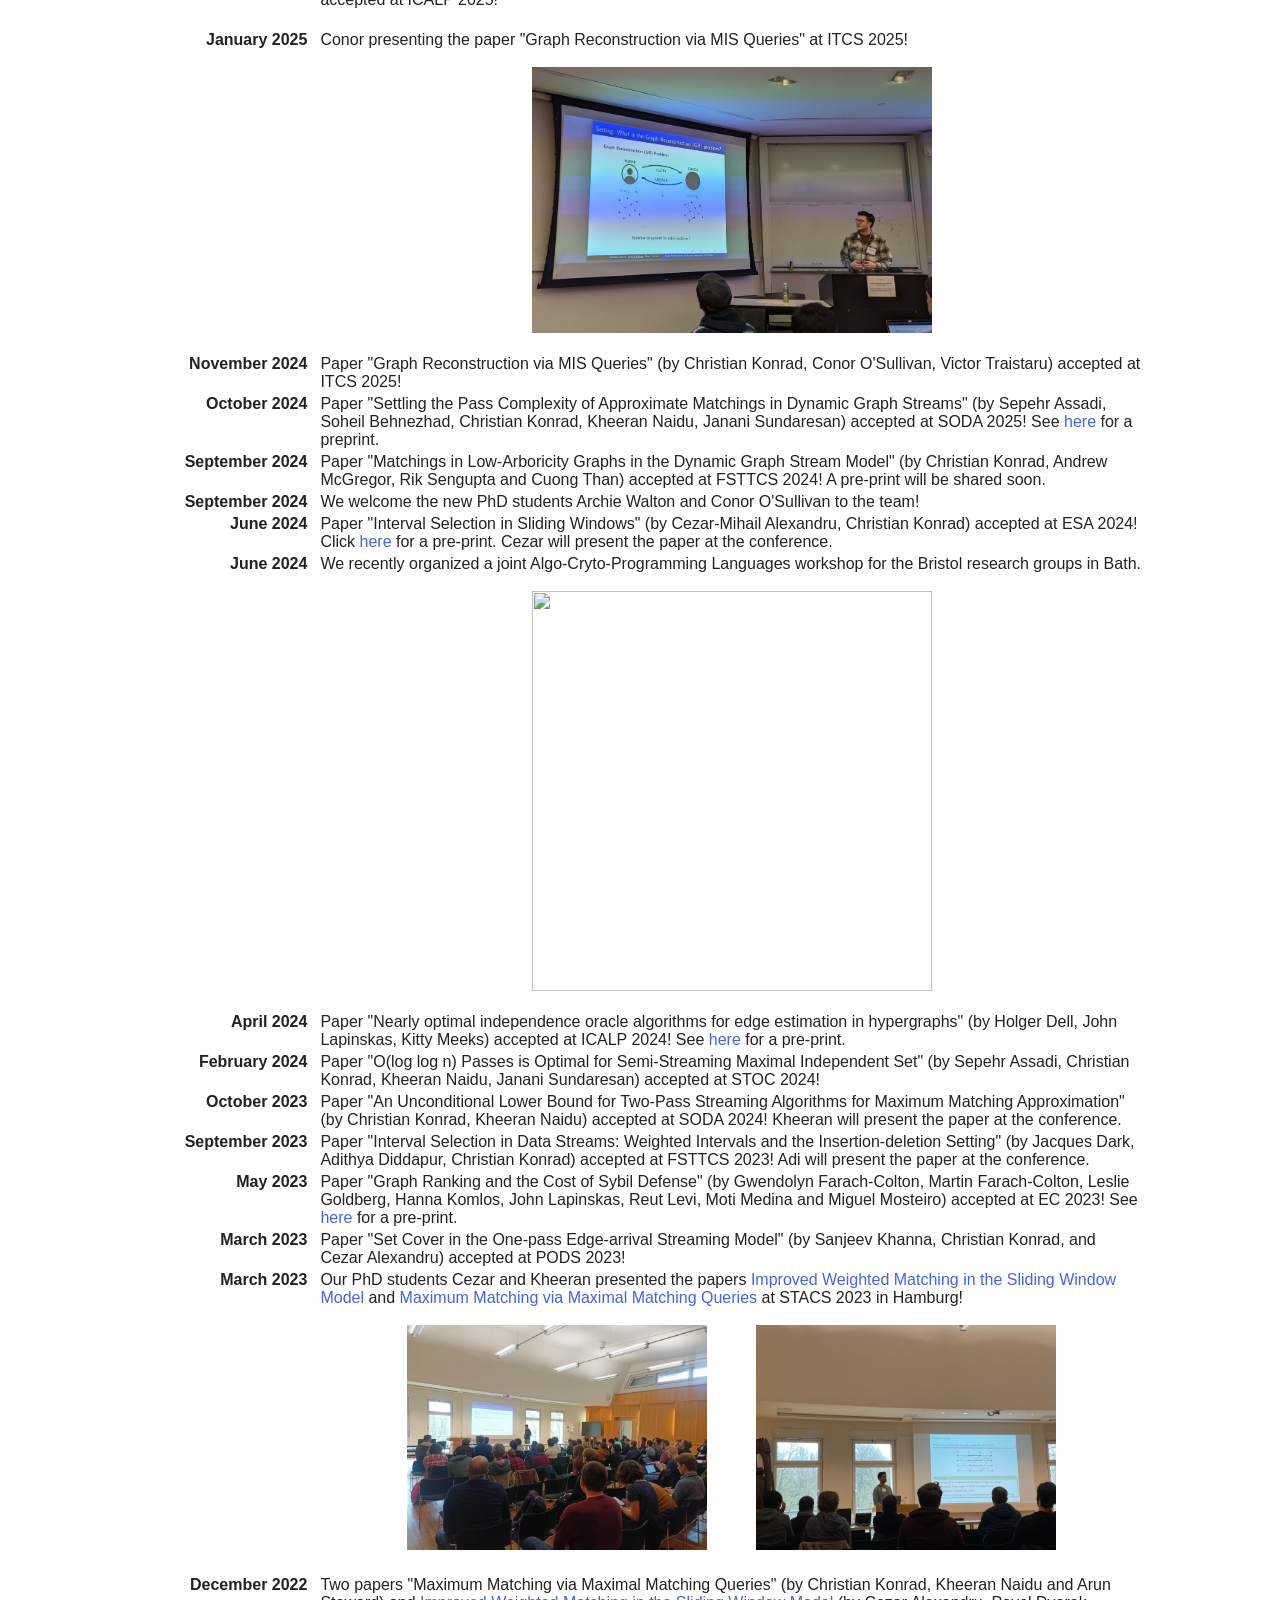
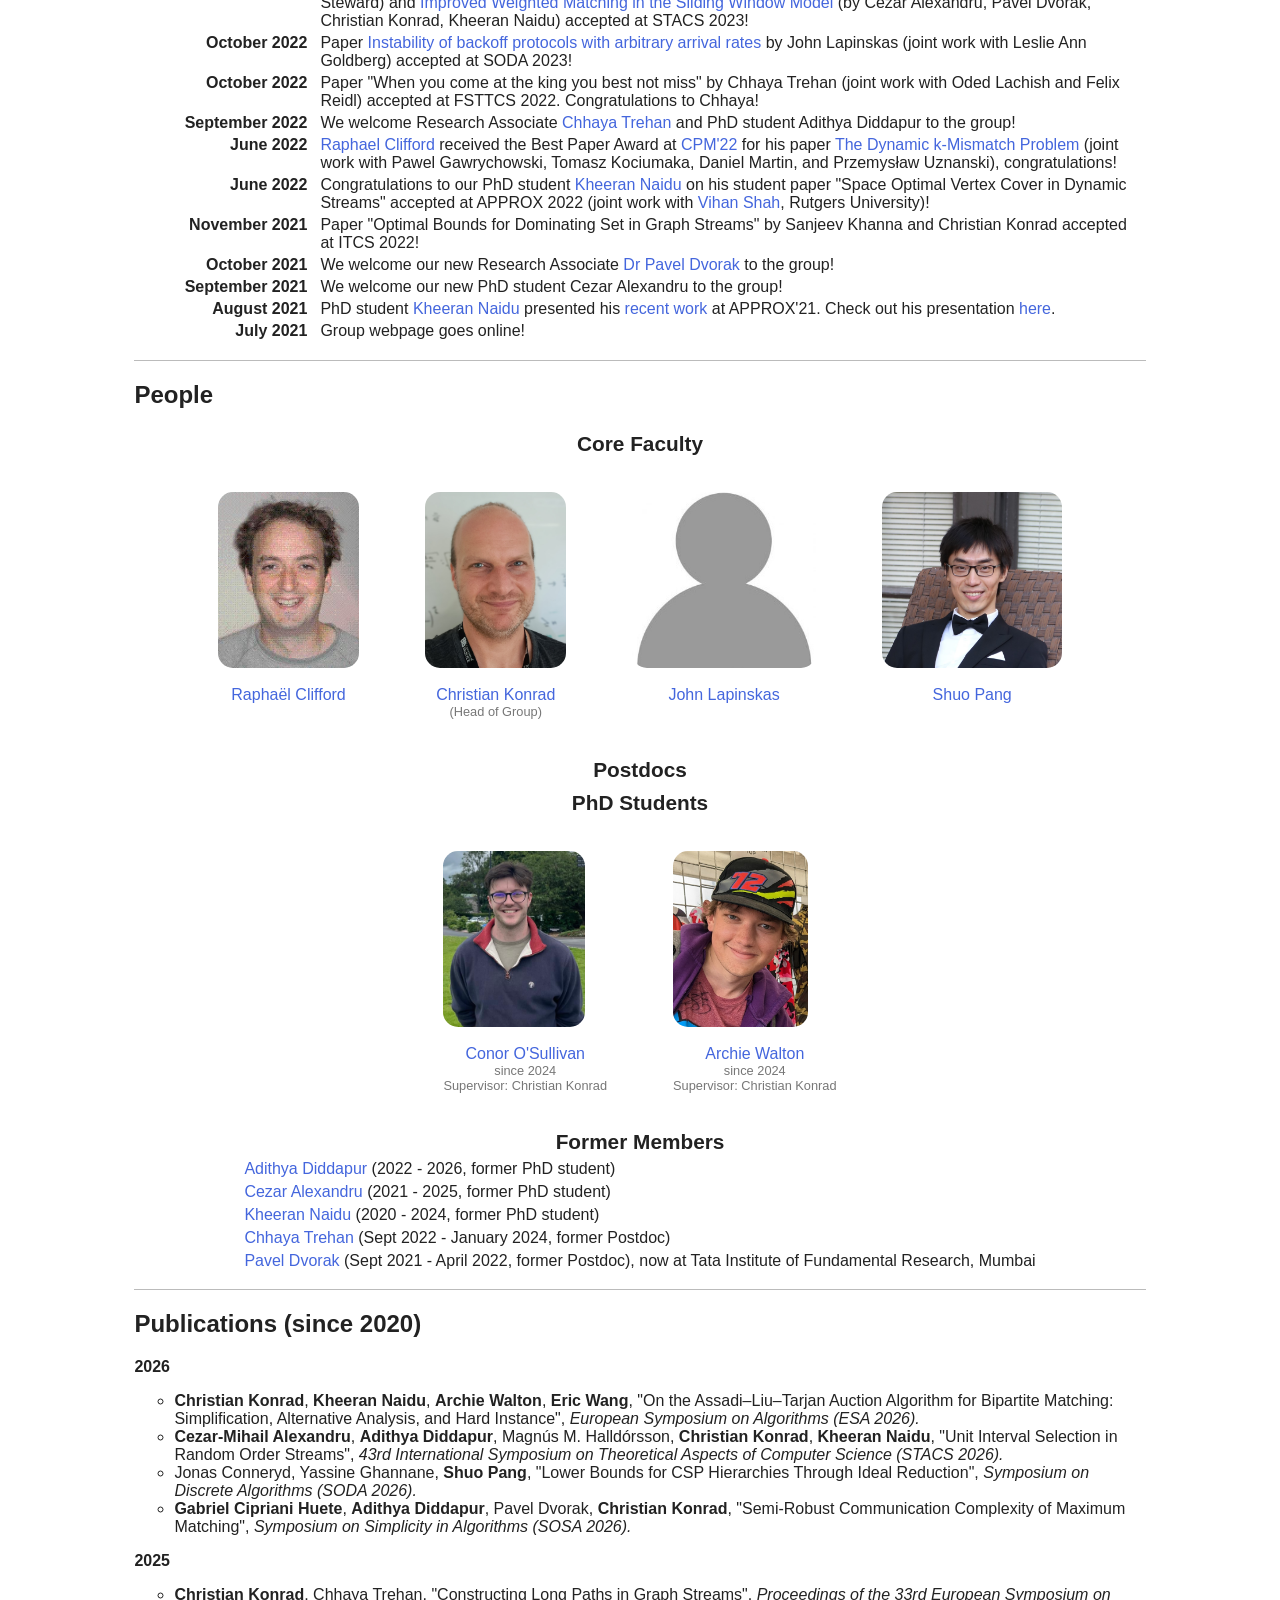
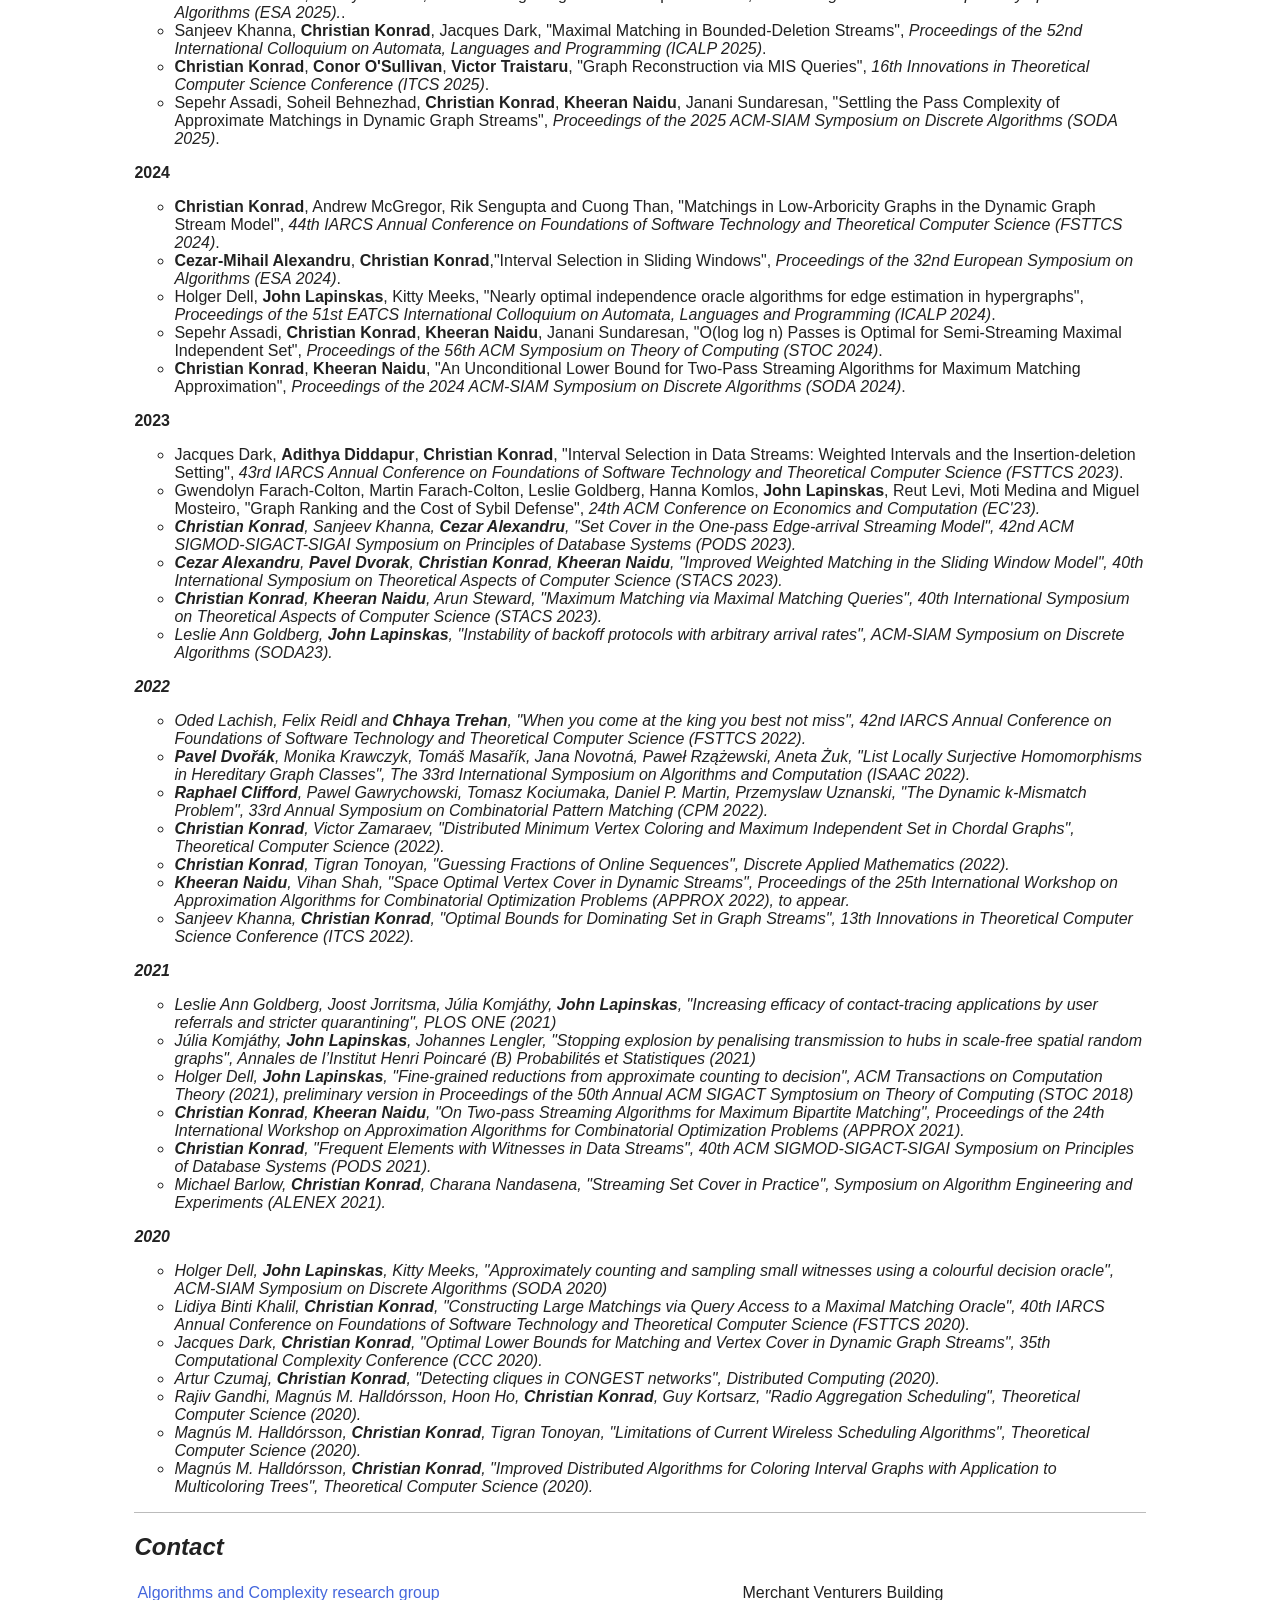
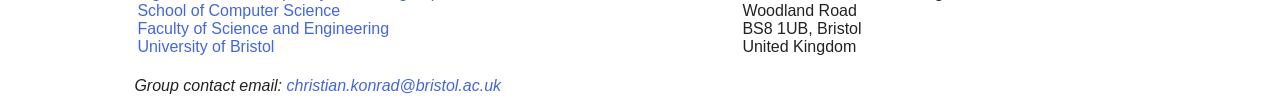
==== commit 0eebcc07: "Update index.html" ====
--- a/index.html
+++ b/index.html
@@ -186,6 +186,8 @@
 	</tr>
 	<tr>
 	<td colspan="3" style="padding: 0.1em;"><a href="https://dblp.org/pid/362/9302.html">Adithya Diddapur</a> (2022 - 2026, former PhD student)</td>
+	</tr>
+	<tr>
 	<td colspan="3" style="padding: 0.1em;"><a href="https://dblp.uni-trier.de/pid/263/3912.html">Cezar Alexandru</a> (2021 - 2025, former PhD student)</td>
 	</tr>
 	<tr>
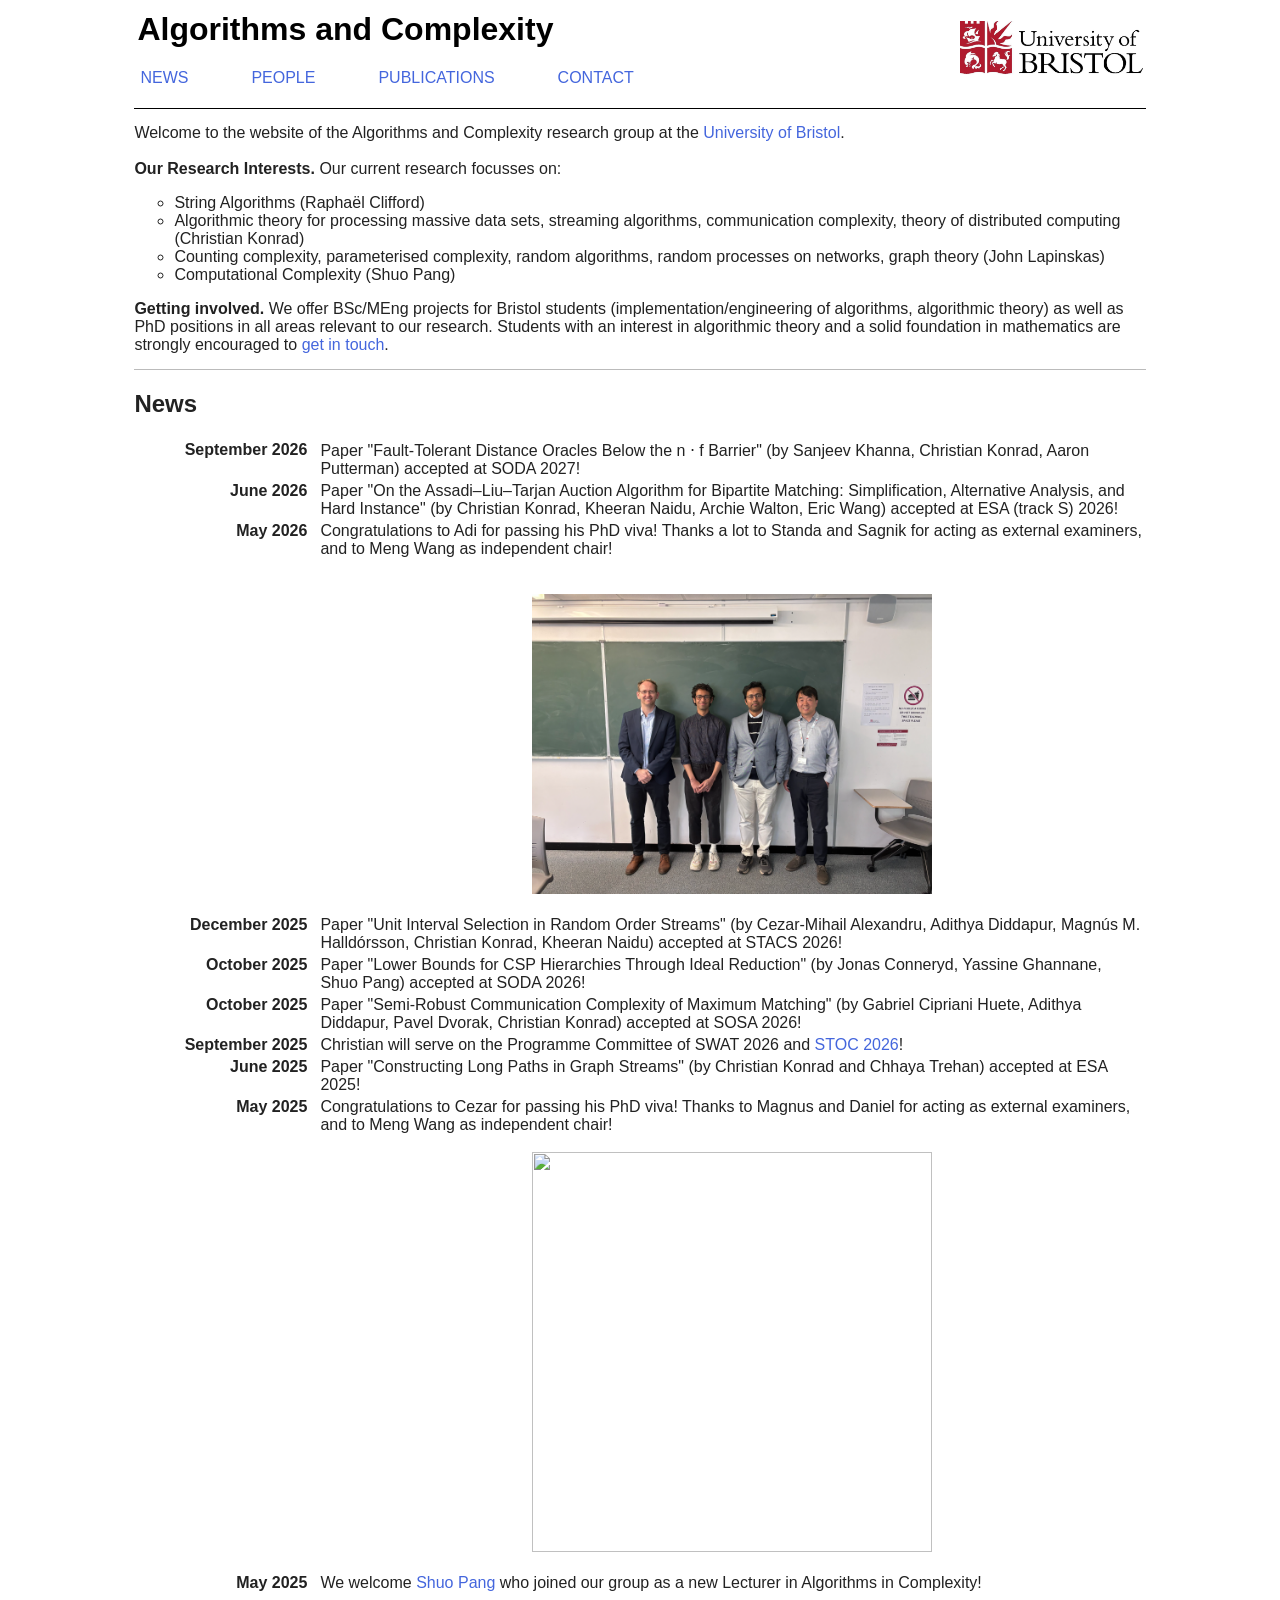
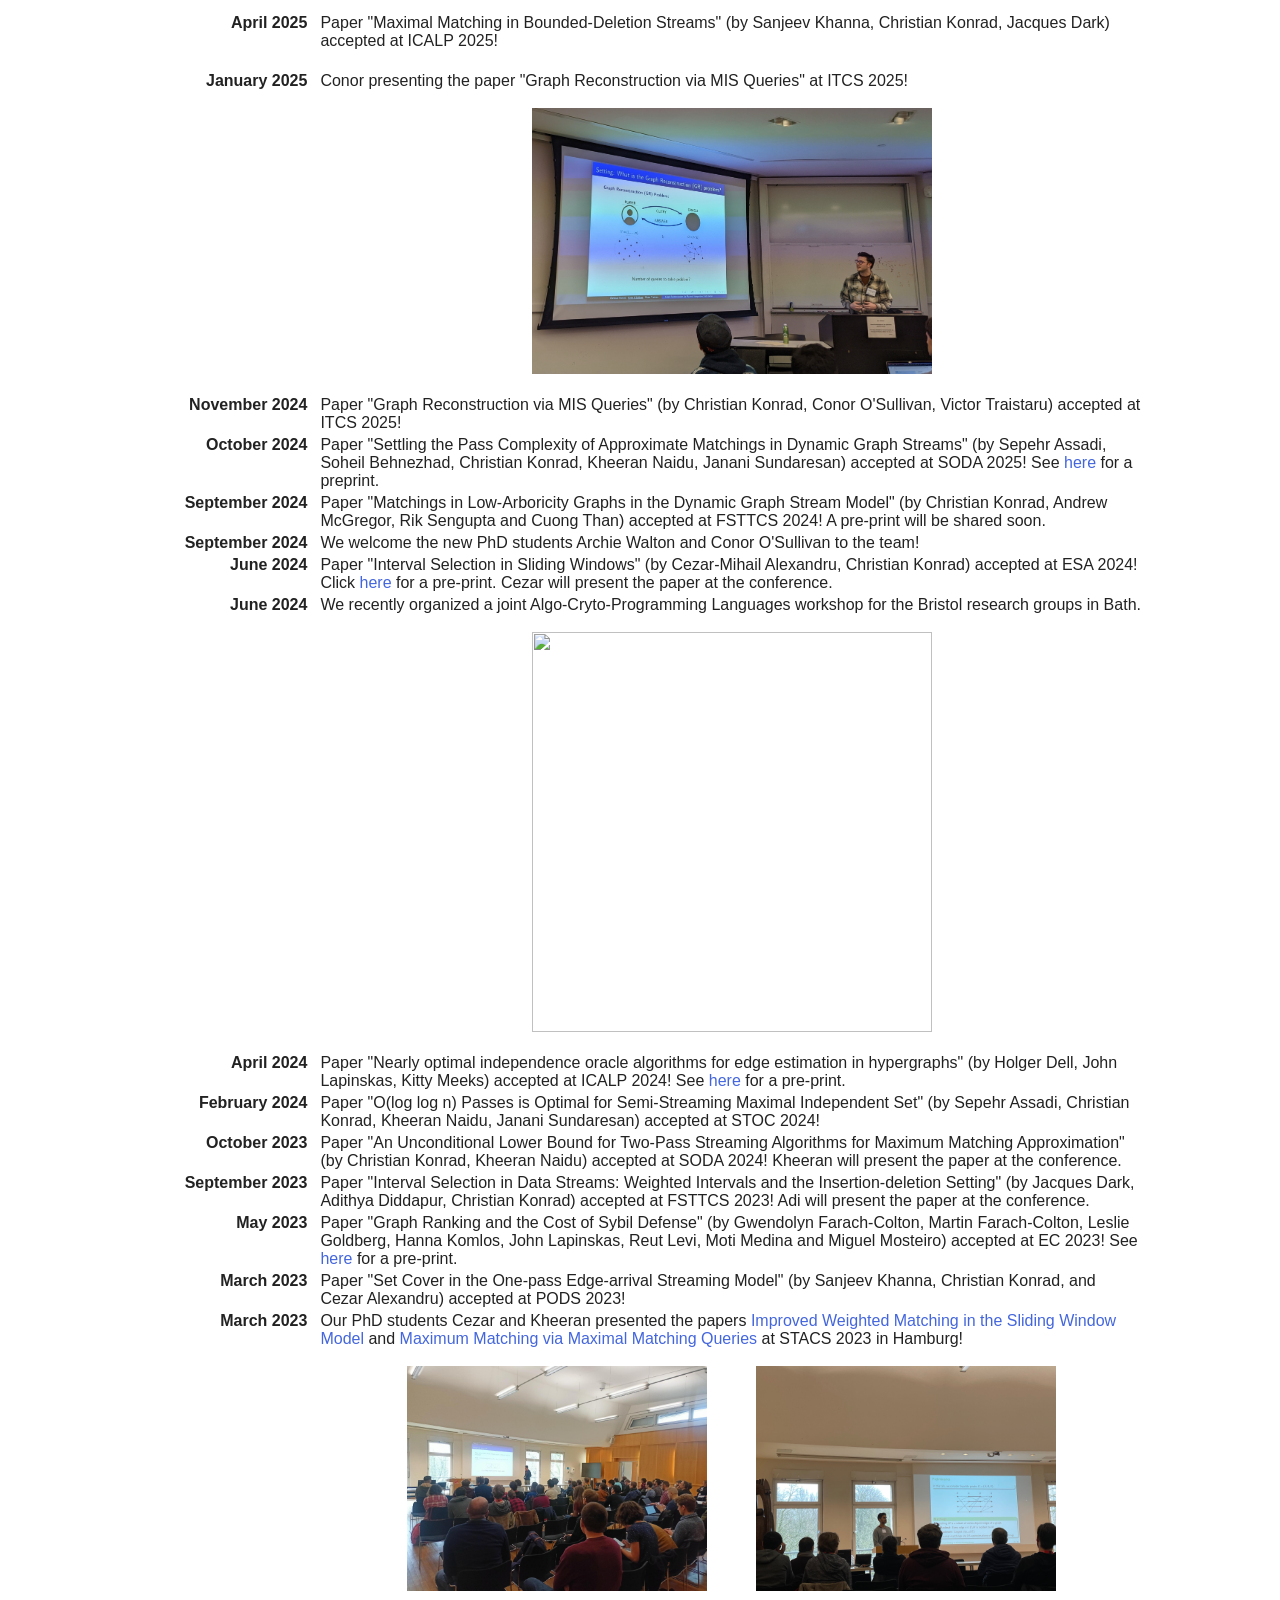
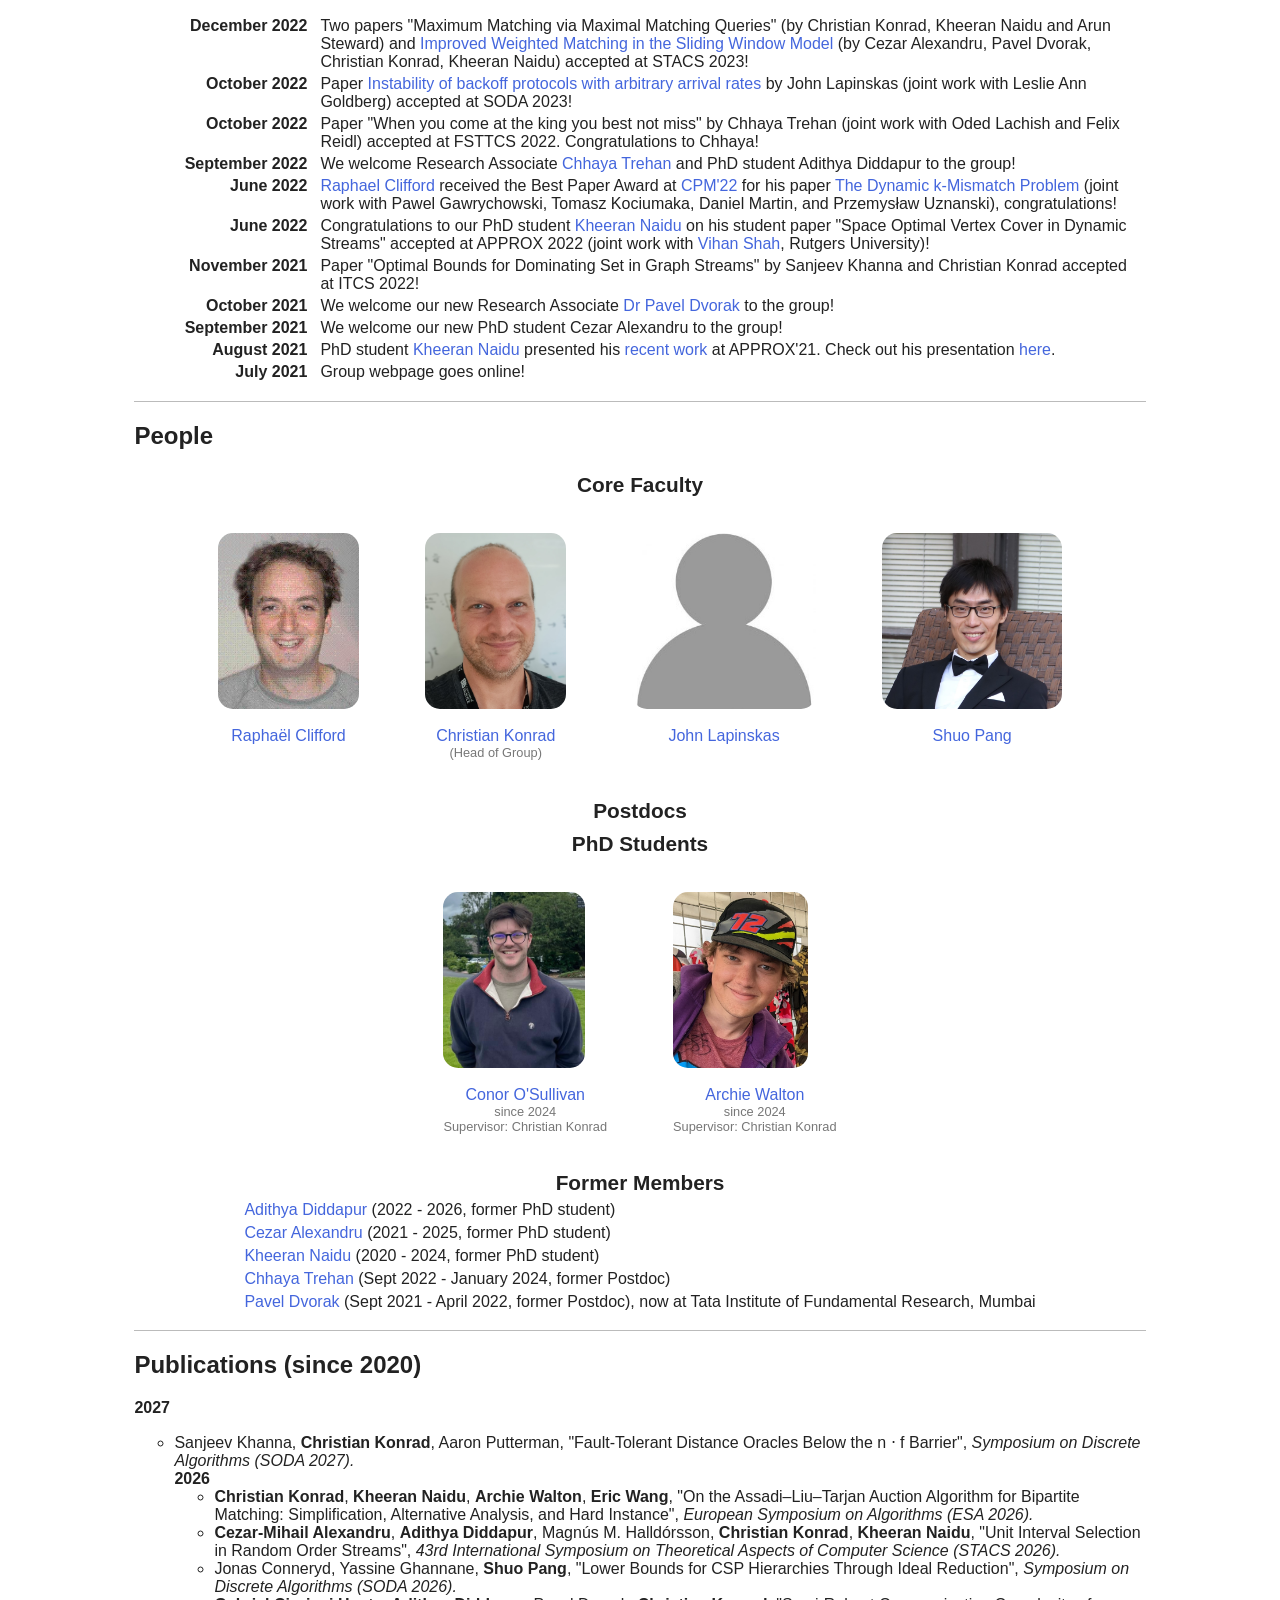
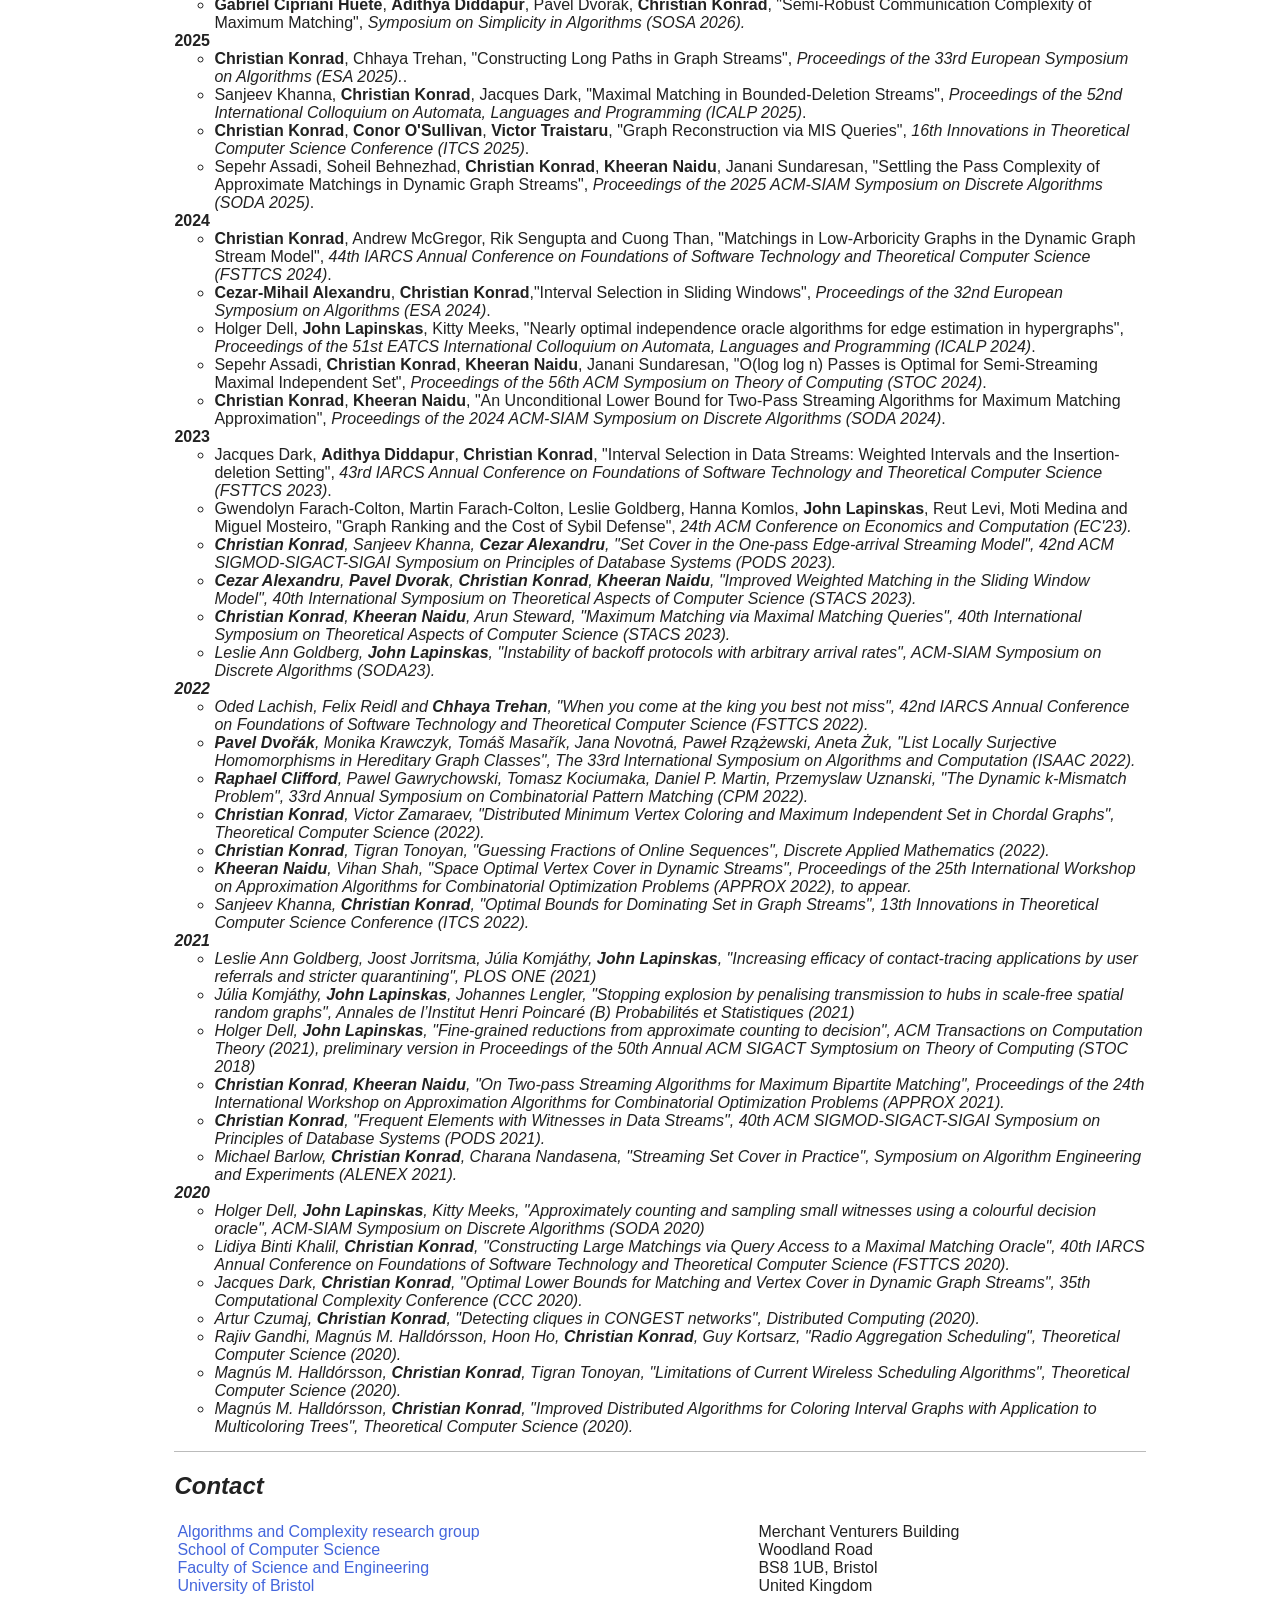
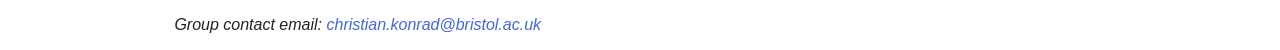
==== commit 156bc68a: "Update index.html" ====
--- a/index.html
+++ b/index.html
@@ -98,7 +98,8 @@
 	
 	<h2 id="news">News</h2> 
 	<table>
-	<tr><td style="padding-right: 10px; text-align:right;" valign="top" width="170px"><b>June 2026</b></td><td>Paper " On the Assadi–Liu–Tarjan Auction Algorithm for Bipartite Matching: Simplification, Alternative Analysis, and Hard Instance" (by Christian Konrad, Kheeran Naidu, Archie Walton, Eric Wang) accepted at ESA (track S) 2026!</td></tr>
+	<tr><td style="padding-right: 10px; text-align:right;" valign="top" width="170px"><b>September 2026</b></td><td>Paper "Fault-Tolerant Distance Oracles Below the n &sdot; f Barrier" (by Sanjeev Khanna, Christian Konrad, Aaron Putterman) accepted at SODA 2027!</td></tr>
+	<tr><td style="padding-right: 10px; text-align:right;" valign="top" width="170px"><b>June 2026</b></td><td>Paper "On the Assadi–Liu–Tarjan Auction Algorithm for Bipartite Matching: Simplification, Alternative Analysis, and Hard Instance" (by Christian Konrad, Kheeran Naidu, Archie Walton, Eric Wang) accepted at ESA (track S) 2026!</td></tr>
 	<tr><td style="padding-right: 10px; text-align:right;" valign="top" width="170px"><b>May 2026</b></td><td>Congratulations to Adi for passing his PhD viva! Thanks a lot to Standa and Sagnik for acting as external examiners, and to Meng Wang as independent chair! <br> <br>
 	 <br> <center><a href="images/adi-viva.png"> <img src="images/adi-viva.png" width="400"> </a> </center> <br> </td></tr></td></tr>
 	<tr><td style="padding-right: 10px; text-align:right;" valign="top" width="170px"><b>December 2025</b></td><td>Paper "Unit Interval Selection in Random Order Streams" (by Cezar-Mihail Alexandru, Adithya Diddapur, Magnús M. Halldórsson, Christian Konrad, Kheeran Naidu) accepted at STACS 2026!</td></tr>
@@ -218,6 +219,11 @@
 	
 	<h2 id="publications">Publications (since 2020)</h2>
 	
+	<b>2027</b>
+	<ul>	
+	<li>Sanjeev Khanna, <strong>Christian Konrad</strong>, Aaron Putterman, "Fault-Tolerant Distance Oracles Below the n &sdot; f Barrier", <i> Symposium on Discrete Algorithms (SODA 2027).</i>  </li>				
+	
+	
 	<b>2026</b>
 	<ul>	
 	<li><strong>Christian Konrad</strong>, <strong>Kheeran Naidu</strong>, <strong>Archie Walton</strong>, <strong>Eric Wang</strong>, "On the Assadi–Liu–Tarjan Auction Algorithm for Bipartite Matching: Simplification, Alternative Analysis, and Hard Instance", <i> European Symposium on Algorithms (ESA 2026).</i>  </li>				
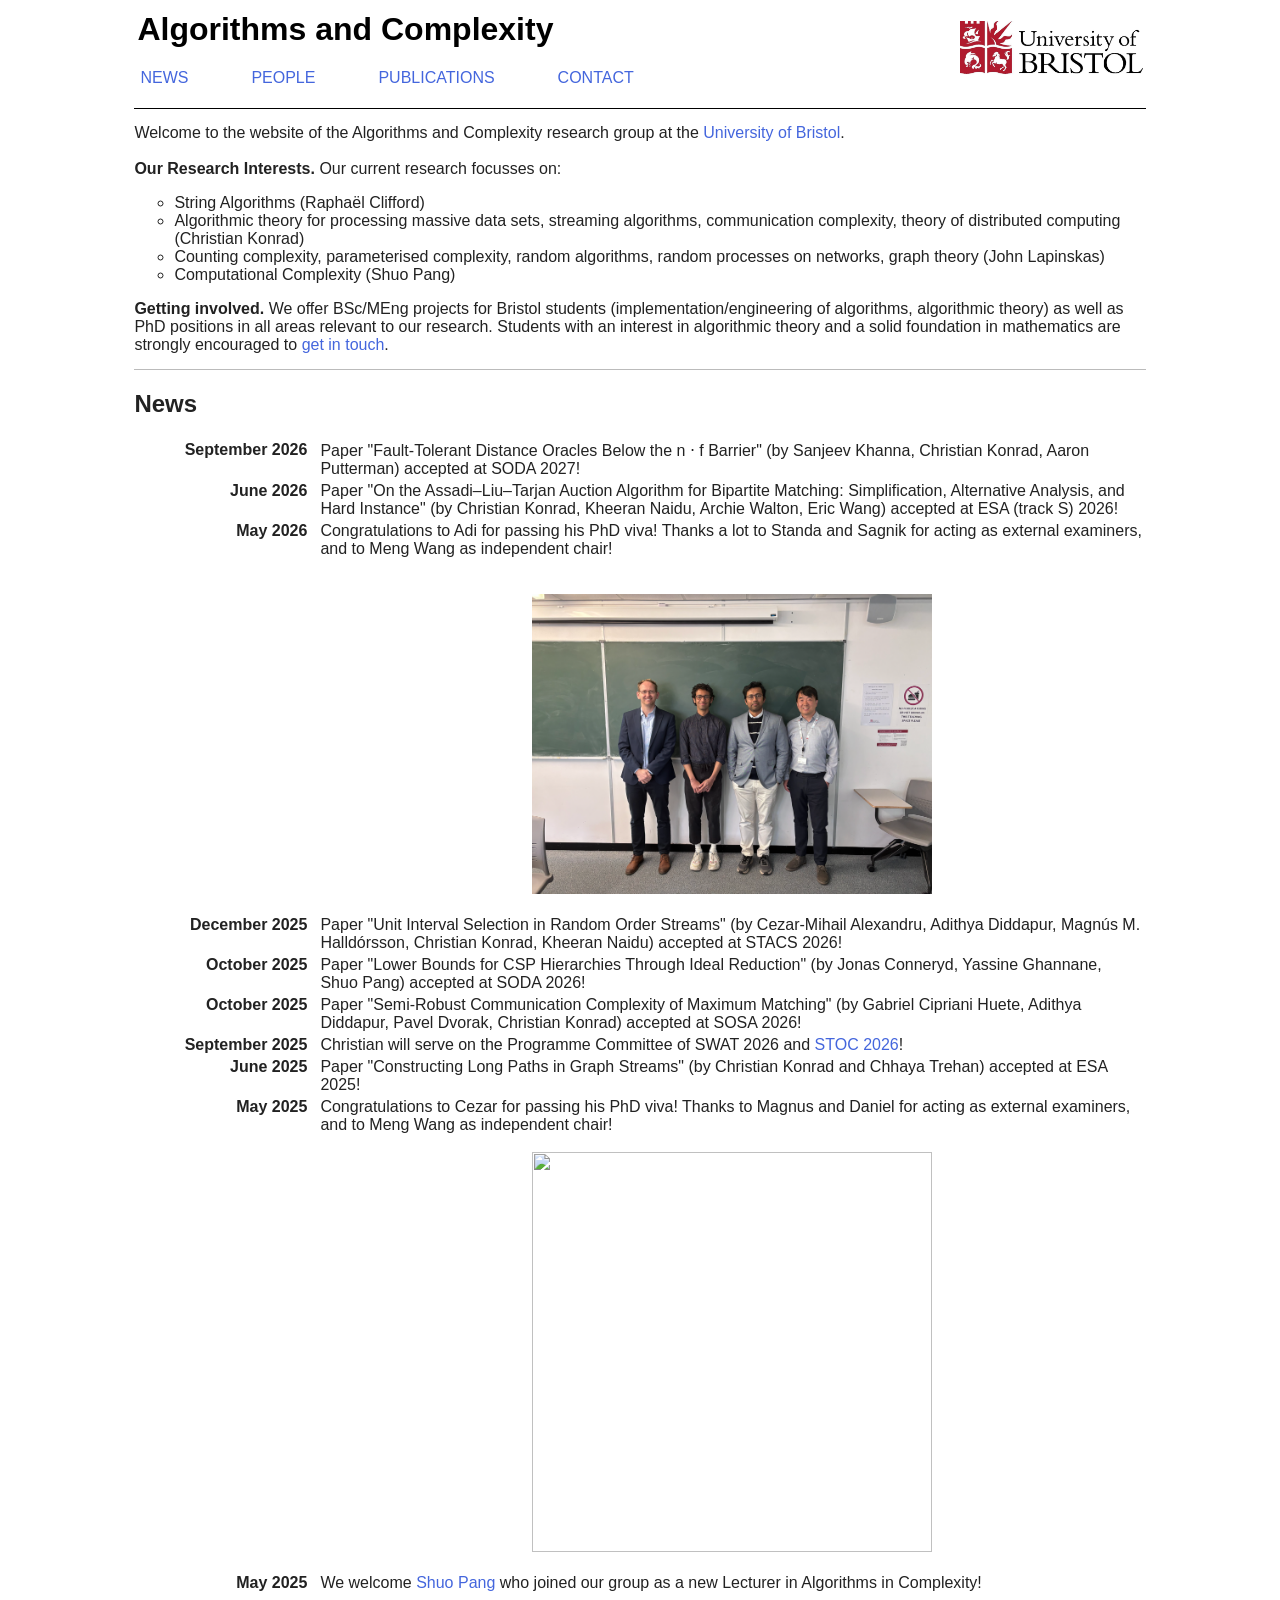
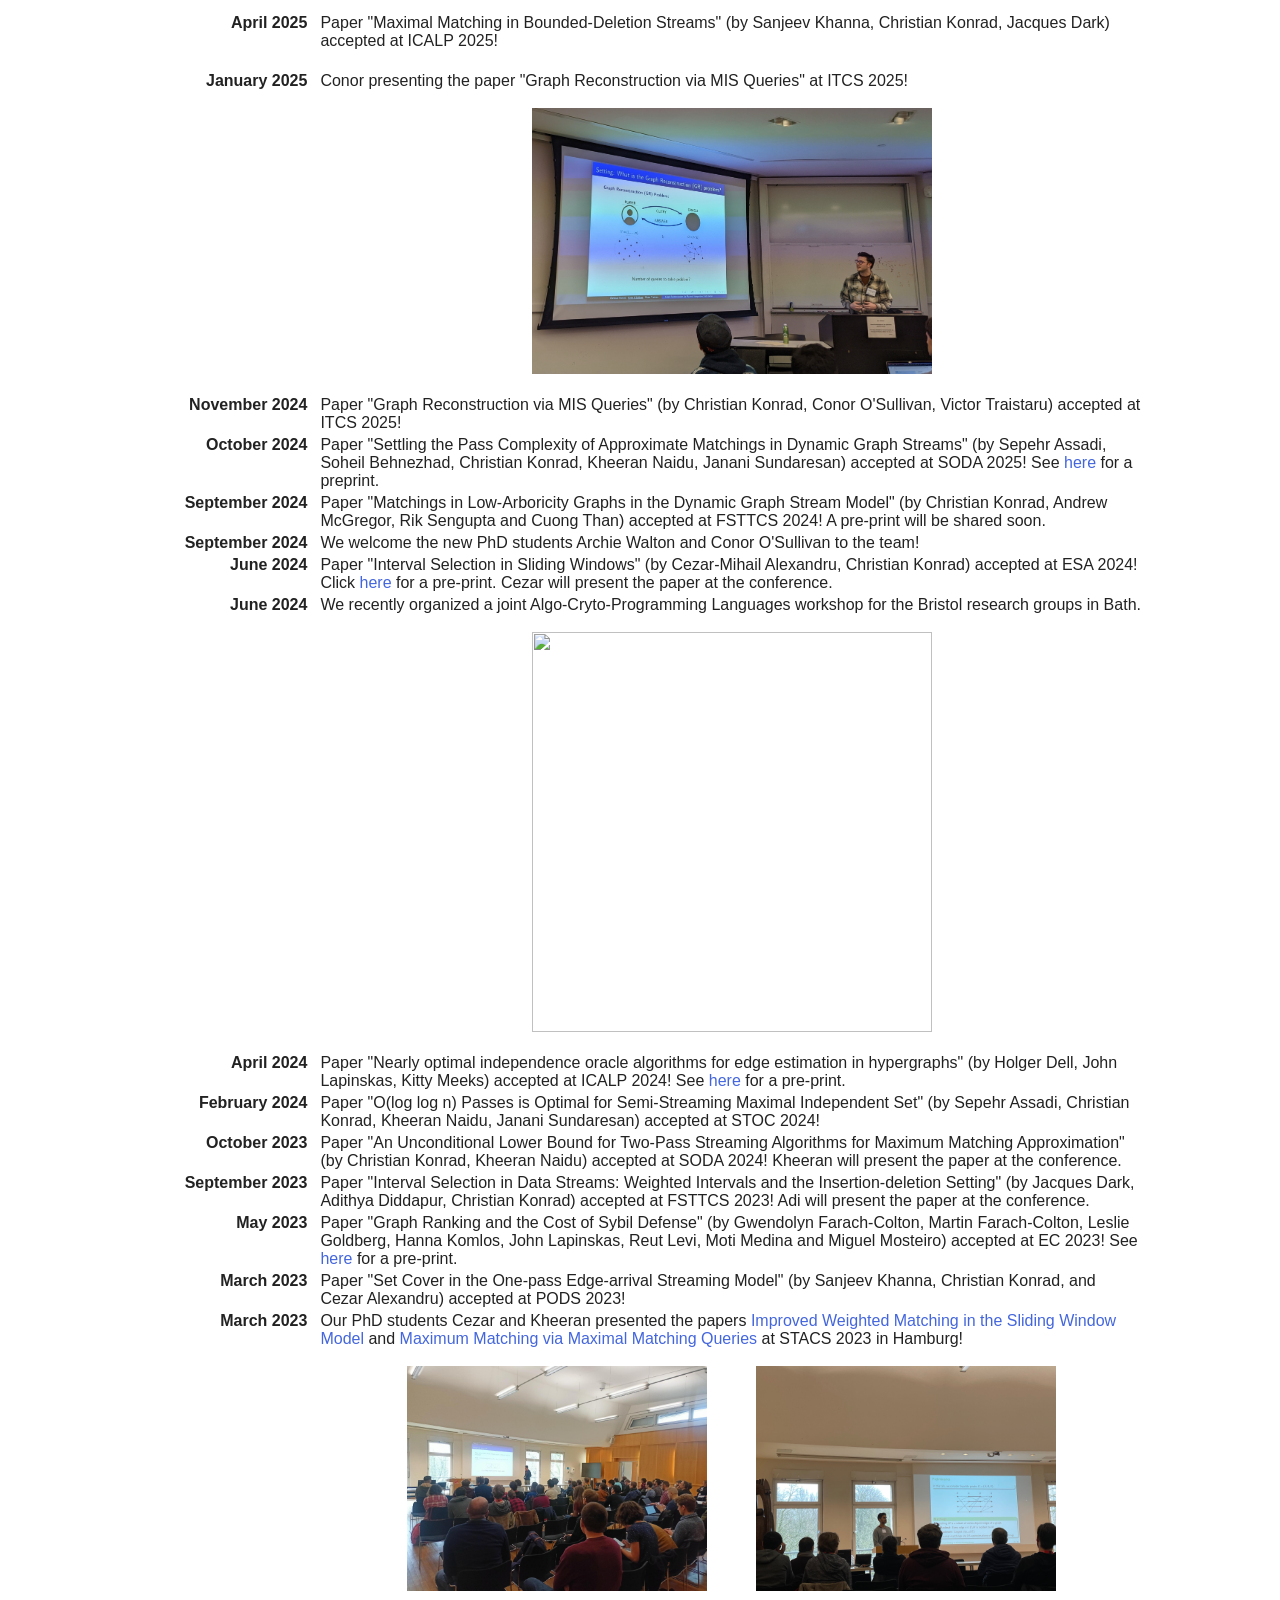
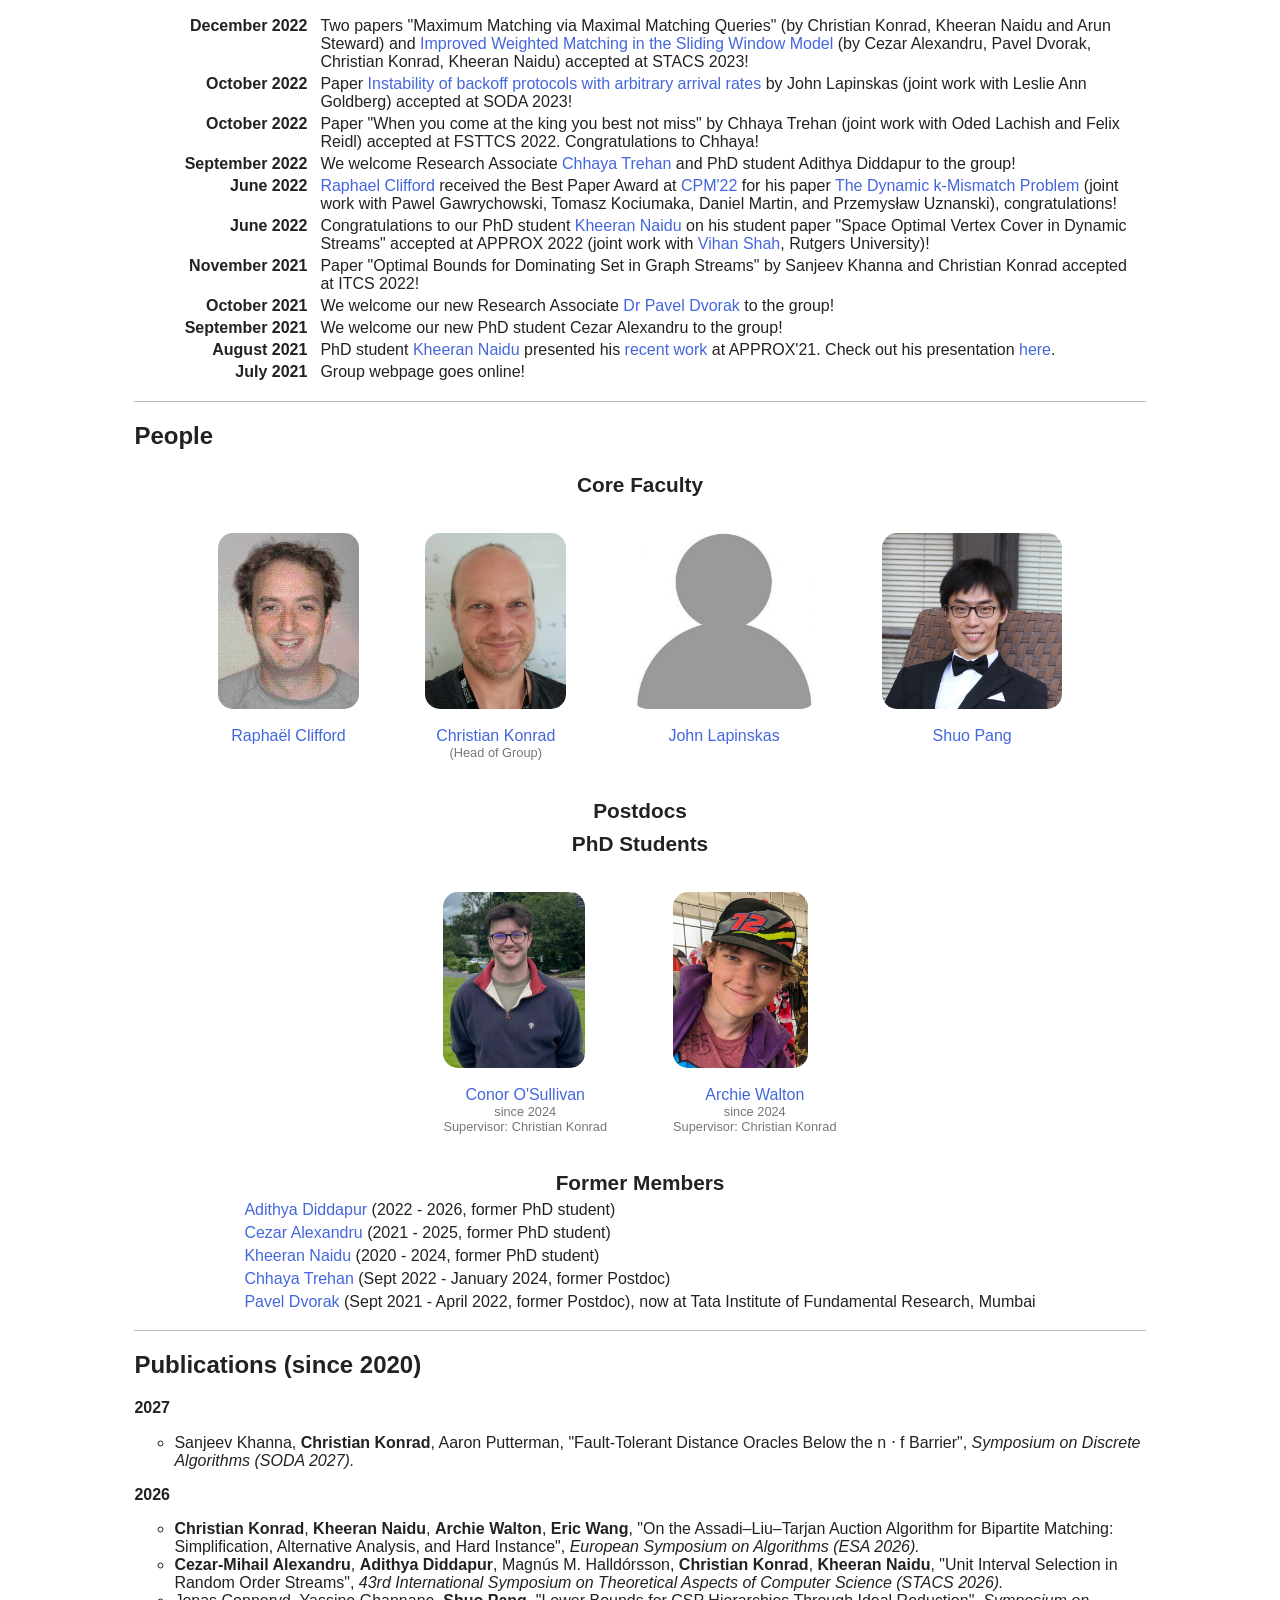
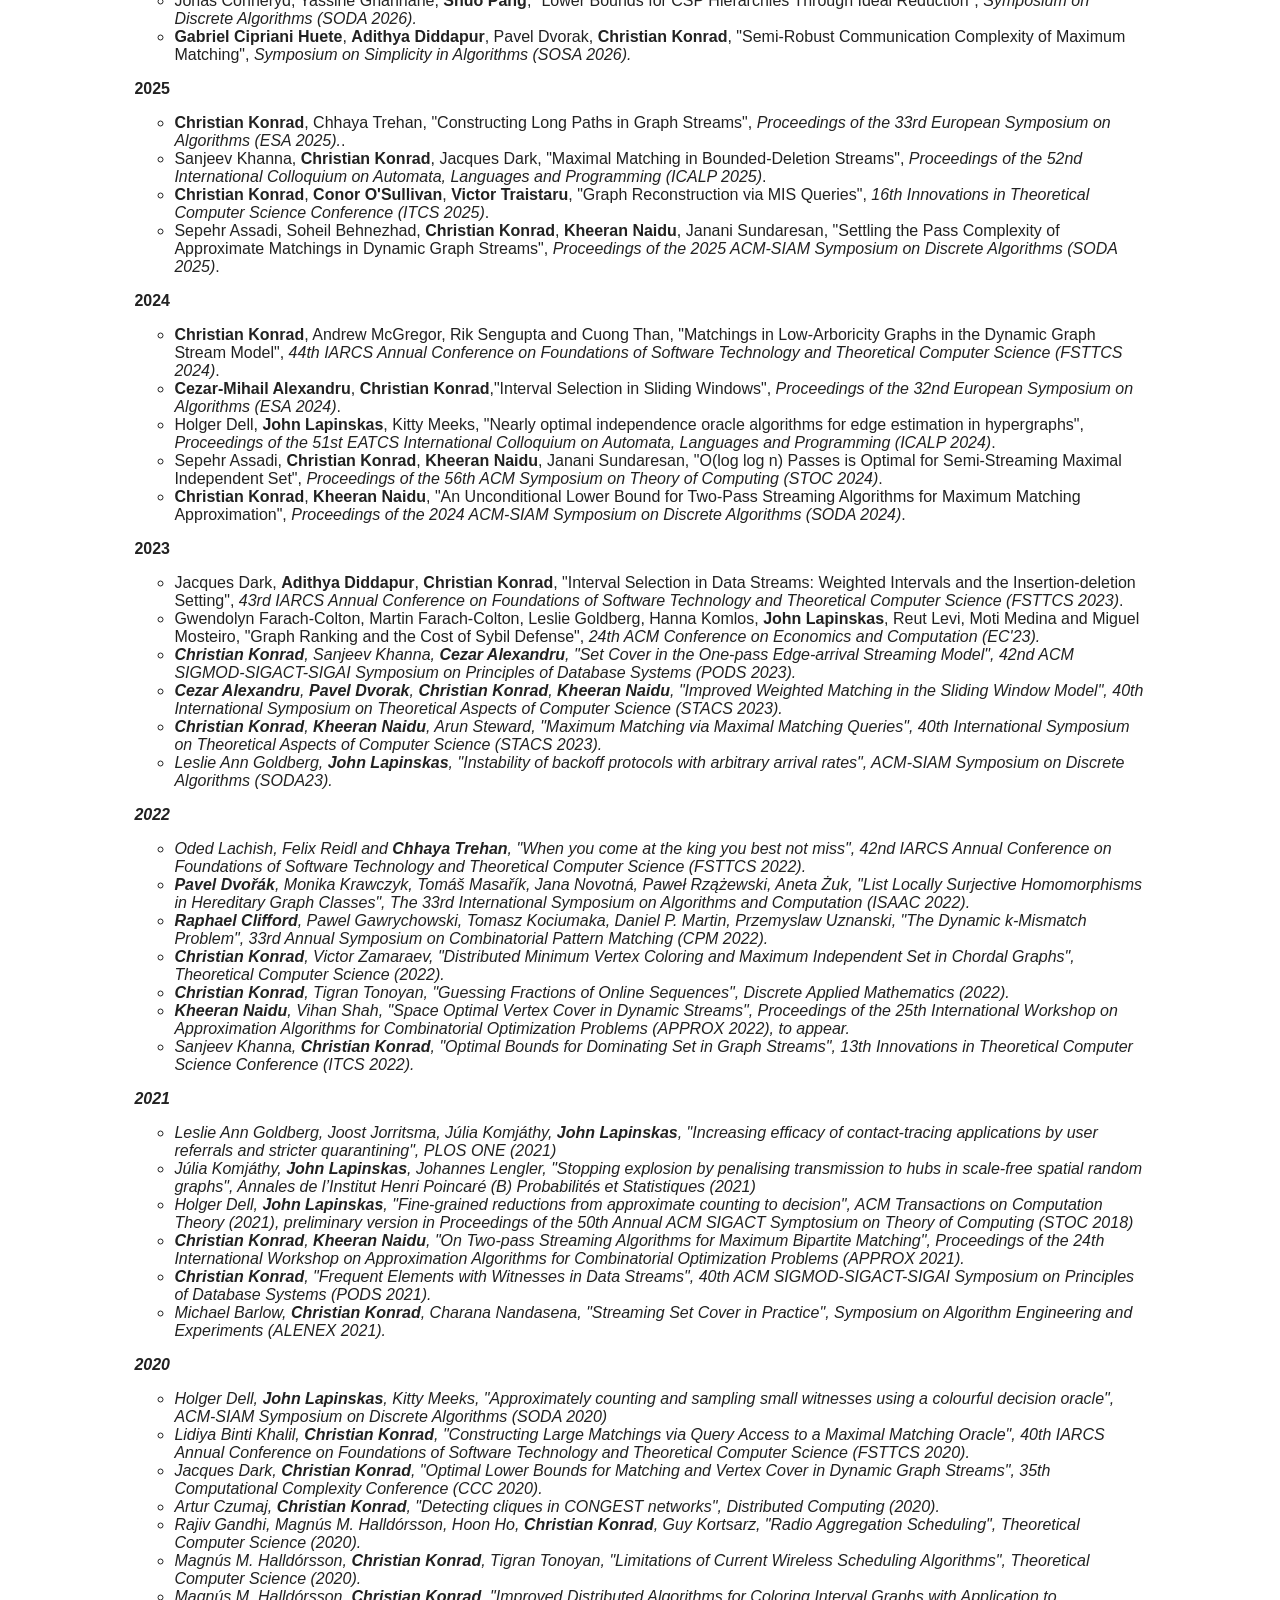
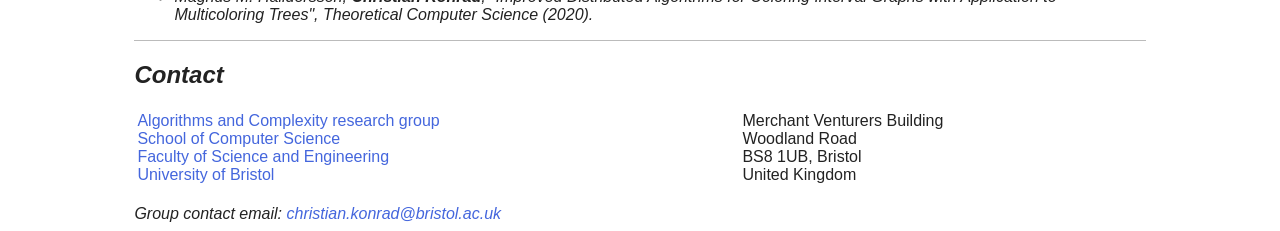
==== commit e5f3f014: "Update index.html" ====
--- a/index.html
+++ b/index.html
@@ -223,6 +223,7 @@
 	<ul>	
 	<li>Sanjeev Khanna, <strong>Christian Konrad</strong>, Aaron Putterman, "Fault-Tolerant Distance Oracles Below the n &sdot; f Barrier", <i> Symposium on Discrete Algorithms (SODA 2027).</i>  </li>				
 	
+	</ul>
 	
 	<b>2026</b>
 	<ul>	
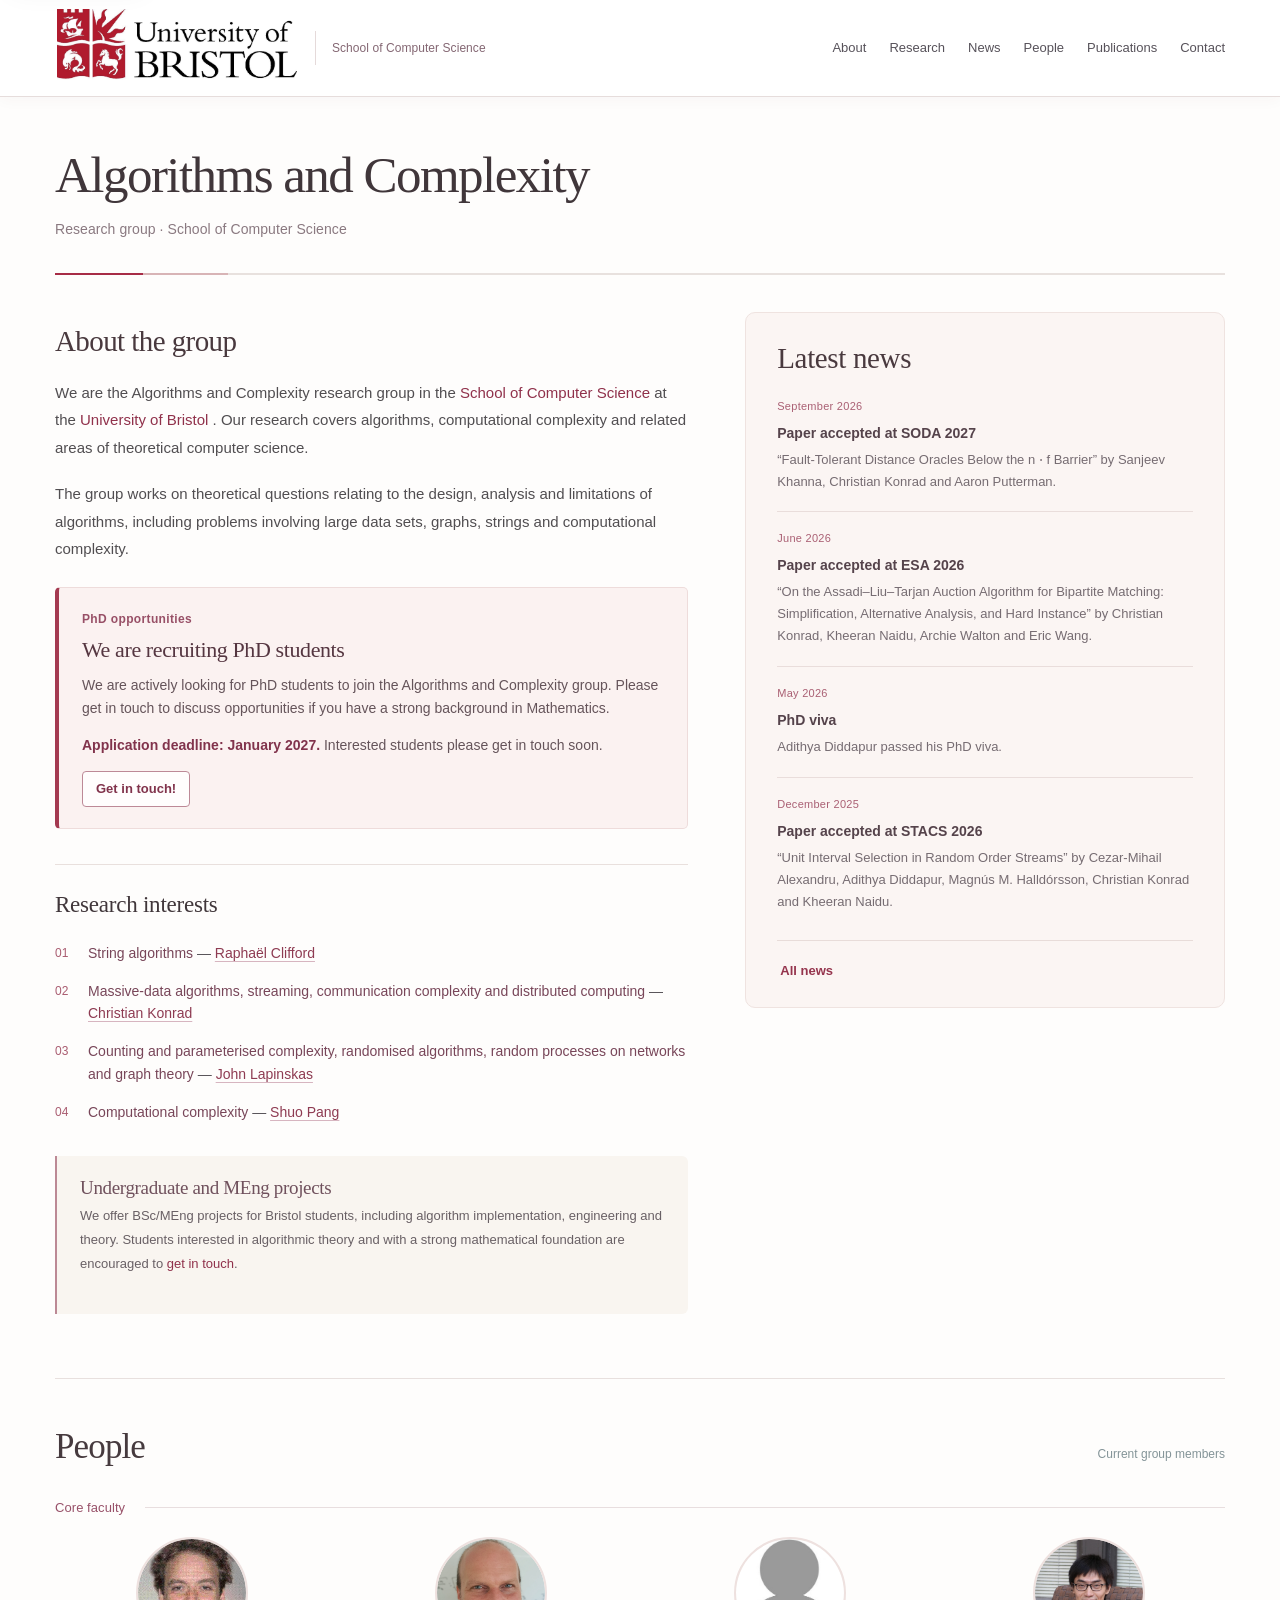
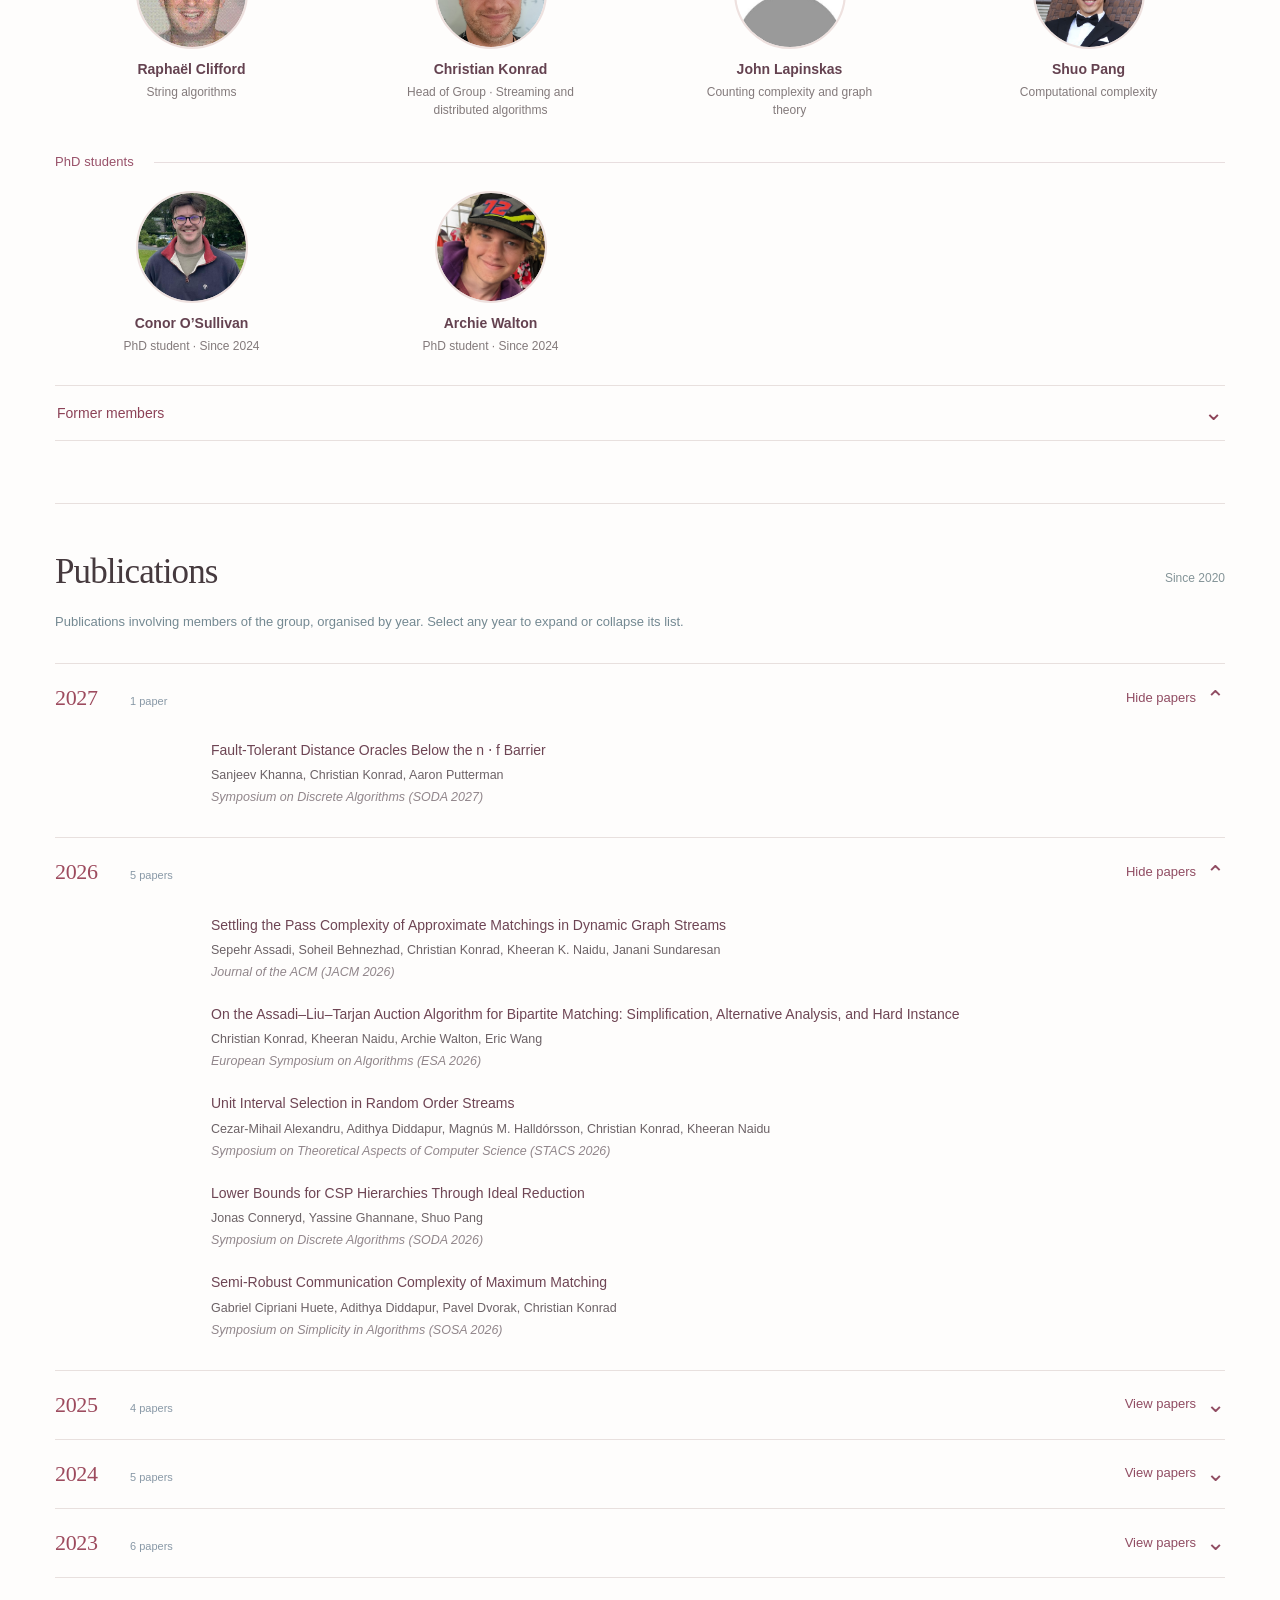
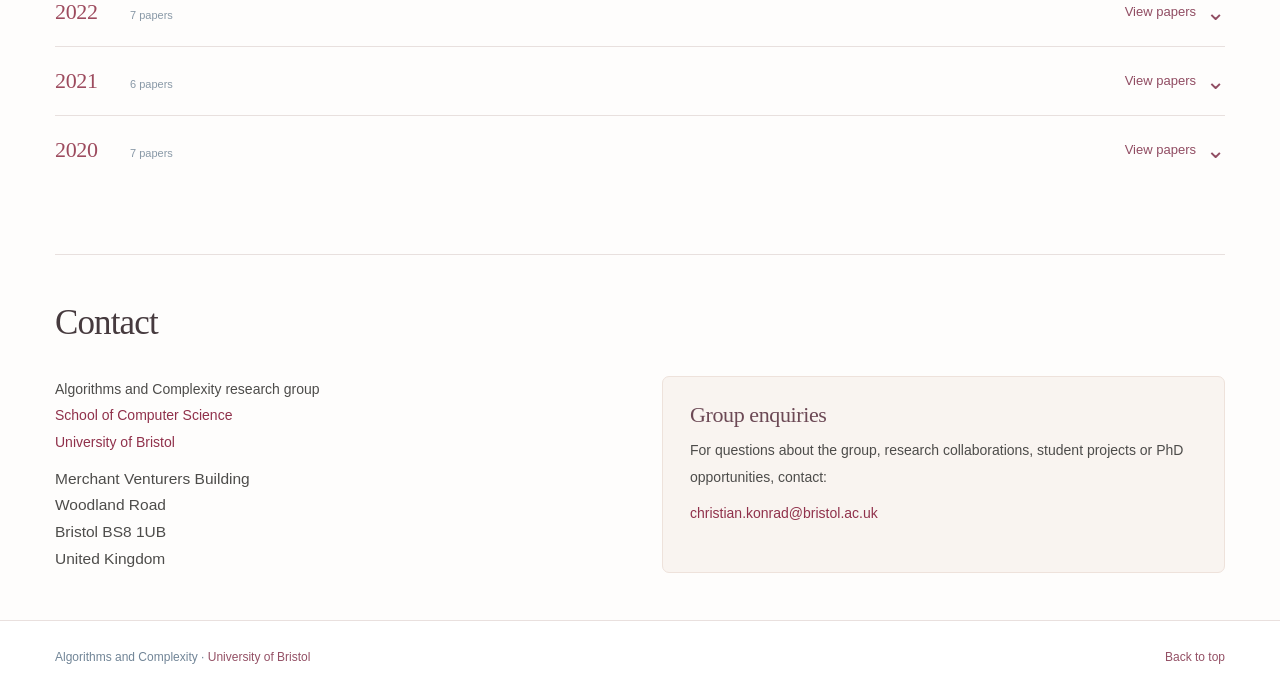
==== commit 5d5130f2: "Webpage update" ====
--- a/index.html
+++ b/index.html
@@ -1,331 +1,445 @@
-<html>
-	<head>
-		<style>		
-			body {
-				font-family: helvetica;
-				color: #222222;
-			}
-			
-			.centeringbody {
-				margin: 0 auto;
-			}
-			
-			a {
-				color: #4466dd;
-				text-decoration: none;
-			}
-			a:visited {
-				color: #4466dd;
-				text-decoration: none;
-			}
-			
-			a:hover {
-				color: #113388;
-				text-decoration: underline;
-			}
-			.annot {
-				color: #777777;
-				font-size: 80%;
-			}
-			
-			.profilepic {
-				height: 11rem; 
-				border-radius: 15px;
-			}
-			
-			.header {
-				color: #000000;
-				font-size: 200%;
-				font-weight: bold;
-			}
-			hr {
-				border: none;
-				height: 1px;				
-				background-color: #bbbbbb;
-				margin-bottom: 15px;
-				margin-top: 15px;
-			}
-			
-			.hrstrong {
-				border: none;
-				height: 1px;				
-				background-color: #000000;
-				margin-bottom: 15px;
-				margin-top: 15px;
+<!DOCTYPE html>
 
-			}
-			ul {
-			list-style-type:circle;
-			}
-		</style>
-		<!-- Global site tag (gtag.js) - Google Analytics -->
-		<script async src="https://www.googletagmanager.com/gtag/js?id=G-HTYZN6X0YP"></script>
-		<script>
-			window.dataLayer = window.dataLayer || [];
-			function gtag(){dataLayer.push(arguments);}
-			gtag('js', new Date());
-
-			gtag('config', 'G-HTYZN6X0YP');
-		</script>
-	
-	</head>
-	<body>
-	
-	
-
-	<div class="centeringbody" style="width: 80%; align: center">
-	<table style="width: 100%">
-	 <tr><td><div class="header">Algorithms and Complexity</div><br><table>
-	 <tr><td style="padding-right: 60px; text-align: center"><a href="#news">NEWS</a></td> <td style="padding-right: 60px; text-align: center"><a href="#people">PEOPLE</a></td><!-- <td style="padding-right: 60px; text-align: center"><a href="#teaching">TEACHING</a></td> --> <td style="padding-right: 60px; text-align: center"><a href="#publications">PUBLICATIONS</a></td><td style="padding-right: 60px; text-align: center"><a href="#contact">CONTACT</a></td> </tr>
-	</table>
-	</td><td> <a href="https://www.bristol.ac.uk/"><img align="right" style="height: 60px" src="images/bristol-logo.jpg"></a></td></tr>
-	</table>
-	
-	<hr class="hrstrong">
-	
-	Welcome to the website of the Algorithms and Complexity research group at the <a href="https://www.bristol.ac.uk/">University of Bristol</a>. <br><br>
-	<b>Our Research Interests.</b> Our current research focusses on:
-	<ul>
-	 <li>String Algorithms (Rapha&euml;l Clifford) </li>
-	 <li>Algorithmic theory for processing massive data sets, streaming algorithms, communication complexity, theory of distributed computing (Christian Konrad)</li>
-	 <li>Counting complexity, parameterised complexity, random algorithms, random processes on networks, graph theory (John Lapinskas)</li>
-	 <li>Computational Complexity (Shuo Pang)</li>
-	</ul>
-	
-	<b>Getting involved.</b> We offer BSc/MEng projects for Bristol students (implementation/engineering of algorithms, algorithmic theory) as well as PhD positions in all areas relevant to our research. Students with an interest in algorithmic theory and a solid foundation in mathematics are strongly encouraged to <a href="#contact">get in touch</a>.
-	
-	<hr>
-	
-	<h2 id="news">News</h2> 
-	<table>
-	<tr><td style="padding-right: 10px; text-align:right;" valign="top" width="170px"><b>September 2026</b></td><td>Paper "Fault-Tolerant Distance Oracles Below the n &sdot; f Barrier" (by Sanjeev Khanna, Christian Konrad, Aaron Putterman) accepted at SODA 2027!</td></tr>
-	<tr><td style="padding-right: 10px; text-align:right;" valign="top" width="170px"><b>June 2026</b></td><td>Paper "On the Assadi–Liu–Tarjan Auction Algorithm for Bipartite Matching: Simplification, Alternative Analysis, and Hard Instance" (by Christian Konrad, Kheeran Naidu, Archie Walton, Eric Wang) accepted at ESA (track S) 2026!</td></tr>
-	<tr><td style="padding-right: 10px; text-align:right;" valign="top" width="170px"><b>May 2026</b></td><td>Congratulations to Adi for passing his PhD viva! Thanks a lot to Standa and Sagnik for acting as external examiners, and to Meng Wang as independent chair! <br> <br>
-	 <br> <center><a href="images/adi-viva.png"> <img src="images/adi-viva.png" width="400"> </a> </center> <br> </td></tr></td></tr>
-	<tr><td style="padding-right: 10px; text-align:right;" valign="top" width="170px"><b>December 2025</b></td><td>Paper "Unit Interval Selection in Random Order Streams" (by Cezar-Mihail Alexandru, Adithya Diddapur, Magnús M. Halldórsson, Christian Konrad, Kheeran Naidu) accepted at STACS 2026!</td></tr>
-	<tr><td style="padding-right: 10px; text-align:right;" valign="top" width="170px"><b>October 2025</b></td><td>Paper "Lower Bounds for CSP Hierarchies Through Ideal Reduction" (by Jonas Conneryd, Yassine Ghannane, Shuo Pang) accepted at SODA 2026!</td></tr>
-	<tr><td style="padding-right: 10px; text-align:right;" valign="top" width="170px"><b>October 2025</b></td><td>Paper "Semi-Robust Communication Complexity of Maximum Matching" (by Gabriel Cipriani Huete, Adithya Diddapur, Pavel Dvorak, Christian Konrad) accepted at SOSA 2026!</td></tr>
-	<tr><td style="padding-right: 10px; text-align:right;" valign="top" width="170px"><b>September 2025</b></td><td>Christian will serve on the Programme Committee of SWAT 2026 and <a href="https://acm-stoc.org/">STOC 2026</a>!</td></tr>
-	<tr><td style="padding-right: 10px; text-align:right;" valign="top" width="170px"><b>June 2025</b></td><td>Paper "Constructing Long Paths in Graph Streams" (by Christian Konrad and Chhaya Trehan) accepted at ESA 2025!</td></tr>
-	<tr><td style="padding-right: 10px; text-align:right;" valign="top" width="170px"><b>May 2025</b></td><td>Congratulations to Cezar for passing his PhD viva! Thanks to Magnus and Daniel for acting as external examiners, and to Meng Wang as independent chair! <br> <br>
-	<center><a href="images/cezar-viva.jpg"> <img src="images/cezar-viva.jpg" width="400"> </a> </center> <br> </td></tr>
-	<tr><td style="padding-right: 10px; text-align:right;" valign="top" width="170px"><b>May 2025</b></td><td>We welcome <a href="https://shuopang.net/">Shuo Pang</a> who joined our group as a new Lecturer in Algorithms in Complexity! <br> <br> </tr>
-	<tr><td style="padding-right: 10px; text-align:right;" valign="top" width="170px"><b>April 2025</b></td><td>Paper "Maximal Matching in Bounded-Deletion Streams" (by Sanjeev Khanna, Christian Konrad, Jacques Dark) accepted at ICALP 2025! <br> <br> </tr>
-	<tr><td style="padding-right: 10px; text-align:right;" valign="top" width="170px"><b>January 2025</b></td><td>Conor presenting the paper  "Graph Reconstruction via MIS Queries" at ITCS 2025! <br> <br>
-	<center><a href="images/conor-itcs.jpg"> <img src="images/conor-itcs.jpg" width="400"> </a> </center> <br> </td></tr>
-	<tr><td style="padding-right: 10px; text-align:right;" valign="top" width="170px"><b>November 2024</b></td><td>Paper "Graph Reconstruction via MIS Queries" (by Christian Konrad, Conor O'Sullivan, Victor Traistaru) accepted at ITCS 2025! </td></tr>	
-	<tr><td style="padding-right: 10px; text-align:right;" valign="top" width="170px"><b>October 2024</b></td><td>Paper "Settling the Pass Complexity of Approximate Matchings in Dynamic Graph Streams" (by Sepehr Assadi, Soheil Behnezhad, Christian Konrad, Kheeran Naidu, Janani Sundaresan) accepted at SODA 2025! See <a href="https://arxiv.org/abs/2407.21005">here</a> for a preprint.</td></tr>	
-	<tr><td style="padding-right: 10px; text-align:right;" valign="top" width="170px"><b>September 2024</b></td><td>Paper "Matchings in Low-Arboricity Graphs in the Dynamic Graph Stream Model" (by Christian Konrad, Andrew McGregor, Rik Sengupta and Cuong Than) accepted at FSTTCS 2024! A pre-print will be shared soon. </td></tr>	
-	<tr><td style="padding-right: 10px; text-align:right;" valign="top" wid
-th="170px"><b>September 2024</b></td><td>We welcome the new PhD students Archie Walton and Conor O'Sullivan to the team!</td></tr>	
-	<tr><td style="padding-right: 10px; text-align:right;" valign="top" width="170px"><b>June 2024</b></td><td>Paper "Interval Selection in Sliding Windows" (by Cezar-Mihail Alexandru, Christian Konrad) accepted at ESA 2024! Click <a href="https://arxiv.org/abs/2405.09338">here</a> for a pre-print. Cezar will present the paper at the conference. </td></tr>	
-		<tr><td style="padding-right: 10px; text-align:right;" valign="top" width="170px"><b>June 2024</b></td><td>We recently organized a joint Algo-Cryto-Programming Languages workshop for the Bristol research groups in Bath. <br> <br>
-	<center><a href="images/away-day.jpg"> <img src="images/away-day.jpg" width="400"> </a> </center> <br> </td></tr>	
-		<tr><td style="padding-right: 10px; text-align:right;" valign="top" width="170px"><b>April 2024</b></td><td>Paper "Nearly optimal independence oracle algorithms for edge estimation in hypergraphs" (by Holger Dell, John Lapinskas, Kitty Meeks) accepted at ICALP 2024!  See <a href="https://arxiv.org/abs/2211.03874">here</a> for a pre-print.</td></tr>	
-	<tr><td style="padding-right: 10px; text-align:right;" valign="top" width="170px"><b>February 2024</b></td><td>Paper "O(log log n) Passes is Optimal for Semi-Streaming Maximal Independent Set" (by Sepehr Assadi, Christian Konrad, Kheeran Naidu, Janani Sundaresan) accepted at STOC 2024! </td></tr>	
-	<tr><td style="padding-right: 10px; text-align:right;" valign="top" width="170px"><b>October 2023</b></td><td>Paper "An Unconditional Lower Bound for Two-Pass Streaming Algorithms for Maximum Matching Approximation" (by Christian Konrad, Kheeran Naidu) accepted at SODA 2024! Kheeran will present the paper at the conference. </td></tr>
-
-	<tr><td style="padding-right: 10px; text-align:right;" valign="top" width="170px"><b>September 2023</b></td><td>Paper "Interval Selection in Data Streams: Weighted Intervals and the Insertion-deletion Setting" (by Jacques Dark, Adithya Diddapur, Christian Konrad) accepted at FSTTCS 2023! Adi will present the paper at the conference. </td></tr>	
-	<tr><td style="padding-right: 10px; text-align:right;" valign="top" width="170px"><b>May 2023</b></td><td>Paper "Graph Ranking and the Cost of Sybil Defense" (by Gwendolyn Farach-Colton, Martin Farach-Colton, Leslie Goldberg, Hanna Komlos, John Lapinskas, Reut Levi, Moti Medina and Miguel Mosteiro) accepted at EC 2023! See <a href="https://arxiv.org/abs/1803.05001">here</a> for a pre-print.</td></tr>	
-	<tr><td style="padding-right: 10px; text-align:right;" valign="top" width="170px"><b>March 2023</b></td><td>Paper "Set Cover in the One-pass Edge-arrival Streaming Model" (by Sanjeev Khanna, Christian Konrad, and Cezar Alexandru) accepted at PODS 2023!</td></tr>	
-    <tr><td style="padding-right: 10px; text-align:right;" valign="top" width="170px"><b>March 2023</b></td><td>Our PhD students Cezar and Kheeran presented the papers <a href="https://drops.dagstuhl.de/opus/frontdoor.php?source_opus=17658">Improved Weighted Matching in the Sliding Window Model</a> and <a href="https://drops.dagstuhl.de/opus/frontdoor.php?source_opus=17693">Maximum Matching via Maximal Matching Queries</a> at STACS 2023 in Hamburg! <br> <br>
-	<center><a href="images/Cezar-STACS.png"> <img src="images/Cezar-STACS.png" width="300"> </a> &nbsp; &nbsp; &nbsp; &nbsp; &nbsp; <a href="images/Kheeran-STACS.png"> <img src="images/Kheeran-STACS.png" width="300"> </a></center> <br></td></tr>	
-	<tr><td style="padding-right: 10px; text-align:right;" valign="top" width="170px"><b>December 2022</b></td><td>Two papers "Maximum Matching via Maximal Matching Queries" (by Christian Konrad, Kheeran Naidu and Arun Steward) and <a href="https://arxiv.org/abs/2204.04717">Improved Weighted Matching in the Sliding Window Model</a> (by Cezar Alexandru, Pavel Dvorak, Christian Konrad, Kheeran Naidu) accepted at STACS 2023!</td></tr>
-	<tr><td style="padding-right: 10px; text-align:right;" valign="top" width="170px"><b>October 2022</b></td><td>Paper <a href="https://arxiv.org/abs/2203.17144">Instability of backoff protocols with arbitrary arrival rates</a> by John Lapinskas (joint work with Leslie Ann Goldberg) accepted at SODA 2023! </td></tr>
-	<tr><td style="padding-right: 10px; text-align:right;" valign="top" width="170px"><b>October 2022</b></td><td>Paper "When you come at the king you best not miss" by Chhaya Trehan (joint work with Oded Lachish and Felix Reidl) accepted at FSTTCS 2022. Congratulations to Chhaya! </td></tr>
-	<tr><td style="padding-right: 10px; text-align:right;" valign="top" width="170px"><b>September 2022</b></td><td>We welcome Research Associate <a href="https://www.lse.ac.uk/Mathematics/people/Research-Students/Chhaya-Trehan">Chhaya Trehan</a> and PhD student Adithya Diddapur  to the group!</td></tr>		
-	<tr><td style="padding-right: 10px; text-align:right;" valign="top" width="170px"><b>June 2022</b></td><td><a href="http://people.cs.bris.ac.uk/~clifford//">Raphael Clifford</a> received the  Best Paper Award at <a href="https://www.stringology.org/event/CPM2022/index.html">CPM'22</a> for his paper <a href="https://drops.dagstuhl.de/opus/frontdoor.php?source_opus=16145">The Dynamic k-Mismatch Problem</a> (joint work with  Pawel Gawrychowski, Tomasz Kociumaka, Daniel Martin, and Przemysław Uznanski), congratulations!</td></tr>
-	<tr><td style="padding-right: 10px; text-align:right;" valign="top" width="170px"><b>June 2022</b></td><td>Congratulations to our PhD student <a href="https://kheerannaidu.com/">Kheeran Naidu</a> on his student paper "Space Optimal Vertex Cover in Dynamic Streams" accepted at APPROX 2022 (joint work with <a href="https://people.cs.rutgers.edu/~vjs69/">Vihan Shah</a>, Rutgers University)!</td></tr>	
-	<tr><td style="padding-right: 10px; text-align:right;" valign="top" width="170px"><b>November 2021</b></td><td>Paper "Optimal Bounds for Dominating Set in Graph Streams" by Sanjeev Khanna and Christian Konrad accepted at ITCS 2022!</td></tr>	
-	<tr><td style="padding-right: 10px; text-align:right" valign="top"><b>October 2021</b></td><td>We welcome our new Research Associate <a href="https://iuuk.mff.cuni.cz/~koblich/">Dr Pavel Dvorak</a> to the group! </td></tr>
-	<tr><td style="padding-right: 10px; text-align:right" valign="top"><b>September 2021</b></td><td>We welcome our new PhD student Cezar Alexandru to the group! </td></tr>
-	<tr><td style="padding-right: 10px; text-align:right" valign="top"><b>August 2021</b></td><td>PhD student <a href="https://kheerannaidu.com/">Kheeran Naidu</a> presented his <a href="https://arxiv.org/abs/2107.07841">recent work</a> at APPROX'21. Check out his presentation <a href="https://www.youtube.com/watch?v=0OwsPy4B3Rc">here</a>. </td></tr>
-	<tr><td style="padding-right: 10px; text-align:right" valign="top"><b>July 2021</b></td><td>Group webpage goes online!</td></tr>	
-	<tr>
-	
-	</tr>
-	</table>
-	
-	<hr>
-	
-	<h2 id="people">People</h2>
-	<table align="center">
-	<tr>
-	 <th colspan="4" style="padding-bottom: 0.1em;font-size:130%;">Core Faculty</th> 
-	</tr>	
-	<tr>
-	 <td style="padding: 2em;" valign="top"><center><a href="http://people.cs.bris.ac.uk/~clifford//"><img src="images/raphael.jpg" class="profilepic"></a><br><br><a href="http://people.cs.bris.ac.uk/~clifford//">Rapha&euml;l Clifford</a> </center></td> 
-	 <td style="padding: 2em;" valign="top"><center><a href="http://people.cs.bris.ac.uk/~konrad/"><img src="images/christian-blur.jpg" class="profilepic"></a><br><br><center><a href="http://people.cs.bris.ac.uk/~konrad/">Christian Konrad</a><br><div class="annot">(Head of Group)</div></center></td> 
-	 <td style="padding: 2em;" valign="top"><center><a href="https://research-information.bris.ac.uk/en/persons/john-a-lapinskas"><img src="images/dummy-person.jpg" class="profilepic"></a><br><br><a href="https://research-information.bris.ac.uk/en/persons/john-a-lapinskas">John Lapinskas</a></center></td> 	 
-	 <td style="padding: 2em;" valign="top"><center><a href="https://shuopang.net/"><img src="images/shuo.jpg" class="profilepic"></a><br><br><a href="https://shuopang.net/">Shuo Pang</a></center></td> 	 
-	</tr>
-	<tr>
-	</tr>
-	</table>
-
-<table align="center">
-	<tr>
-	 <th colspan="1" style="padding-bottom: 0.1em;font-size:130%;">Postdocs</th> 
-	</tr>	
-	<tr>
-	</tr>
-	</table>
-	
-	<table align="center">  
-	<tr>
-	 <th colspan="3" style="padding-bottom: 0.1em;font-size:130%;">PhD Students</th> 
-	</tr>	
-	<tr>
-	<td style="padding: 2em;"><a href="https://osullivanconor.com/"><img src="images/conor-cropped.jpeg" class="profilepic"></a><br><br><center><a href="https://osullivanconor.com/">Conor O'Sullivan</a><br><div class="annot">since 2024 <br>Supervisor: Christian Konrad</div></center></td>
-<td style="padding: 2em;"><a href="https://archiewalton.com/"><img src="images/Archie.jpg" class="profilepic"></a><br><br><center><a href="https://archiewalton.com/">Archie Walton</a><br><div class="annot">since 2024<br> Supervisor: Christian Konrad</div></center></td>	 
-
-   </tr>
-</table>
-<table align="center">
-	<tr>
-	<th colspan="3" style="padding-bottom: 0.1em;font-size:130%;">Former Members</th> 
-	</tr>
-	<tr>
-	<td colspan="3" style="padding: 0.1em;"><a href="https://dblp.org/pid/362/9302.html">Adithya Diddapur</a> (2022 - 2026, former PhD student)</td>
-	</tr>
-	<tr>
-	<td colspan="3" style="padding: 0.1em;"><a href="https://dblp.uni-trier.de/pid/263/3912.html">Cezar Alexandru</a> (2021 - 2025, former PhD student)</td>
-	</tr>
-	<tr>
-	<td colspan="3" style="padding: 0.1em;"><a href="https://kheerannaidu.com/">Kheeran Naidu</a> (2020 - 2024, former PhD student)</td>
-	</tr>
-	<tr>
-	<td colspan="3" style="padding: 0.1em;"><a href="https://dblp.org/pid/150/6334.html">Chhaya Trehan</a> (Sept 2022 - January 2024, former Postdoc)</td>
-	</tr>
-	<tr>
-	<td colspan="3" style="padding: 0.1em;"><a href="https://iuuk.mff.cuni.cz/~koblich/">Pavel Dvorak</a> (Sept 2021 - April 2022, former Postdoc), now at Tata Institute of Fundamental Research, Mumbai</td>
-	</tr>
-	</table>
-
-	
-	
-	<hr>
-	
-<!--	<h2 id="teaching">Teaching</h2>
-	The Algorithms and Complexity group is responsible for all algorithms teaching at Bristol University. This includes the following units:
-	<ul>
-	 <li>Year 1: <a href="https://www.bris.ac.uk/unit-programme-catalogue/UnitDetails.jsa?ayrCode=20%2F21&unitCode=COMS10017">Object-oriented Programming and Algorithms 1</a></li>
-	 <li>Year 2: <a href="https://www.bris.ac.uk/unit-programme-catalogue/UnitDetails.jsa?ayrCode=20%2F21&unitCode=COMS20010">Algorithms 2</a></li>
-	 <li>Year 3: <a href="https://www.bris.ac.uk/unit-programme-catalogue/UnitDetails.jsa?ayrCode=20%2F21&unitCode=COMS30041">Advanced Algorithms</a></li>
-	 <li>Year 4: <a href="https://www.bris.ac.uk/unit-programme-catalogue/UnitDetails.jsa?ayrCode=20%2F21&unitCode=COMSM0068">Advanced Topics in Theoretical Computer Science</a></li>
-	</ul>
-	<hr> 
--->
-	
-	<h2 id="publications">Publications (since 2020)</h2>
-	
-	<b>2027</b>
-	<ul>	
-	<li>Sanjeev Khanna, <strong>Christian Konrad</strong>, Aaron Putterman, "Fault-Tolerant Distance Oracles Below the n &sdot; f Barrier", <i> Symposium on Discrete Algorithms (SODA 2027).</i>  </li>				
-	
-	</ul>
-	
-	<b>2026</b>
-	<ul>	
-	<li><strong>Christian Konrad</strong>, <strong>Kheeran Naidu</strong>, <strong>Archie Walton</strong>, <strong>Eric Wang</strong>, "On the Assadi–Liu–Tarjan Auction Algorithm for Bipartite Matching: Simplification, Alternative Analysis, and Hard Instance", <i> European Symposium on Algorithms (ESA 2026).</i>  </li>				
-	
-	
-	<li><strong>Cezar-Mihail Alexandru</strong>, <strong>Adithya Diddapur</strong>, Magnús M. Halldórsson, <strong>Christian Konrad</strong>, <strong>Kheeran Naidu</strong>, "Unit Interval Selection in Random Order Streams", <i>43rd International Symposium on Theoretical Aspects of Computer Science (STACS 2026).</i>  </li>				
-	
-	<li>Jonas Conneryd, Yassine Ghannane, <strong>Shuo Pang</strong>, "Lower Bounds for CSP Hierarchies Through Ideal Reduction", <i>Symposium on Discrete Algorithms (SODA 2026).</i>  </li>				
-	
-	<li><strong>Gabriel Cipriani Huete</strong>, <strong>Adithya Diddapur</strong>, Pavel Dvorak, <strong>Christian Konrad</strong>, "Semi-Robust Communication Complexity of Maximum Matching", <i>Symposium on Simplicity in Algorithms (SOSA 2026).</i>  </li>				
-	</ul>
-	
-	
-	
-	<b>2025</b>
-	<ul>
-	<li><strong>Christian Konrad</strong>, Chhaya Trehan, "Constructing Long Paths in Graph Streams", <i>Proceedings of the 33rd European Symposium on Algorithms (ESA 2025).</i>.  </li>	
-	
-	<li>Sanjeev Khanna, <strong>Christian Konrad</strong>, Jacques Dark, "Maximal Matching in Bounded-Deletion Streams", <i>Proceedings of the 52nd International Colloquium on Automata, Languages and Programming (ICALP 2025)</i>.  </li>	
-
-	<li><strong>Christian Konrad</strong>, <strong>Conor O'Sullivan</strong>, <strong>Victor Traistaru</strong>, "Graph Reconstruction via MIS Queries", <i>16th Innovations in Theoretical Computer Science Conference (ITCS 2025)</i>.  </li>	
-	
-	<li>Sepehr Assadi, Soheil Behnezhad, <strong>Christian Konrad</strong>, <strong>Kheeran Naidu</strong>, Janani Sundaresan, "Settling the Pass Complexity of Approximate Matchings in Dynamic Graph Streams", <i>Proceedings of the 2025 ACM-SIAM Symposium on Discrete Algorithms (SODA 2025)</i>.  </li>	
-	
-	</ul>
-	
-	
-	<b>2024</b>
-	<ul>
-	<li><strong>Christian Konrad</strong>, Andrew McGregor, Rik Sengupta and Cuong Than, "Matchings in Low-Arboricity Graphs in the Dynamic Graph Stream Model", <i>44th IARCS Annual Conference on Foundations of Software Technology and Theoretical Computer Science (FSTTCS 2024)</i>.  </li>	
-	<li><strong>Cezar-Mihail Alexandru</strong>, <strong>Christian Konrad</strong>,"Interval Selection in Sliding Windows", <i>Proceedings of the 32nd European Symposium on Algorithms (ESA 2024)</i>. </li>
-	<li>Holger Dell, <strong>John Lapinskas</strong>, Kitty Meeks, "Nearly optimal independence oracle algorithms for edge estimation in hypergraphs", <i>Proceedings of the 51st EATCS International Colloquium on Automata, Languages and Programming (ICALP 2024)</i>. </li>
-	<li>Sepehr Assadi, <strong>Christian Konrad</strong>, <strong>Kheeran Naidu</strong>, Janani Sundaresan, "O(log log n) Passes is Optimal for Semi-Streaming Maximal Independent Set", <i>Proceedings of the 56th ACM Symposium on Theory of Computing (STOC 2024)</i>. </li>
-	<li><strong>Christian Konrad</strong>, <strong>Kheeran Naidu</strong>, "An Unconditional Lower Bound for Two-Pass Streaming Algorithms for Maximum Matching Approximation", <i>Proceedings of the 2024 ACM-SIAM Symposium on Discrete Algorithms (SODA 2024)</i>. </li>
-	</ul>
-		
-	<b>2023</b>
-	<ul>
-	<li>Jacques Dark, <strong>Adithya Diddapur</strong>, <strong>Christian Konrad</strong>, "Interval Selection in Data Streams: Weighted Intervals and the Insertion-deletion Setting", <i>43rd IARCS Annual Conference on Foundations of Software Technology and Theoretical Computer Science (FSTTCS 2023)</i>. </li>
-	<li>Gwendolyn Farach-Colton, Martin Farach-Colton, Leslie Goldberg, Hanna Komlos, <strong>John Lapinskas</strong>, Reut Levi, Moti Medina and Miguel Mosteiro, "Graph Ranking and the Cost of Sybil Defense", <i>24th ACM Conference on Economics and Computation (EC'23).</li>
-	<li><strong>Christian Konrad</strong>, Sanjeev Khanna, <strong>Cezar Alexandru</strong>, "Set Cover in the One-pass Edge-arrival Streaming Model", <i>42nd ACM SIGMOD-SIGACT-SIGAI Symposium on Principles of Database Systems (PODS 2023)</i>. </li>
-	<li><strong>Cezar Alexandru</strong>, <strong>Pavel Dvorak</strong>, <strong>Christian Konrad</strong>, <strong>Kheeran Naidu</strong>, "Improved Weighted Matching in the Sliding Window Model", <i>40th International Symposium on Theoretical Aspects of Computer Science (STACS 2023)</i>. </li>
-	<li><strong>Christian Konrad</strong>, <strong>Kheeran Naidu</strong>, Arun Steward, "Maximum Matching via Maximal Matching Queries", <i>40th International Symposium on Theoretical Aspects of Computer Science (STACS 2023)</i>. </li>
-	 <li>Leslie Ann Goldberg, <strong>John Lapinskas</strong>, "Instability of backoff protocols with arbitrary arrival rates", <i>ACM-SIAM Symposium on Discrete Algorithms (SODA23)</i>. </li>
-	</ul>
-	
-	
-	<b>2022</b>
-	<ul>
-	<li>Oded Lachish, Felix Reidl and <b>Chhaya Trehan</b>, "When you come at the king you best not miss", <i>42nd IARCS Annual Conference on
-Foundations of Software Technology and Theoretical Computer Science (FSTTCS 2022)</i>. </li>
-	<li><b>Pavel Dvořák</b>, Monika Krawczyk,  Tomáš Masařík, Jana Novotná,  Paweł Rzążewski, Aneta Żuk, "List Locally Surjective Homomorphisms in Hereditary Graph Classes", <i>The 33rd International Symposium on Algorithms and Computation (ISAAC 2022)</i>. </li>
-	<li><strong>Raphael Clifford</strong>, Pawel Gawrychowski, Tomasz Kociumaka, Daniel P. Martin, Przemyslaw Uznanski, "The Dynamic k-Mismatch Problem", <i>33rd Annual Symposium on Combinatorial Pattern Matching (CPM 2022)</i>. </li>
-	<li><strong>Christian Konrad</strong>, Victor Zamaraev, "Distributed Minimum Vertex Coloring and Maximum Independent Set in Chordal Graphs", <i>Theoretical Computer Science (2022)</i>.</li>
-	<li><strong>Christian Konrad</strong>, Tigran Tonoyan, "Guessing Fractions of Online Sequences", <i>Discrete Applied Mathematics (2022)</i>.</li>
-	 <li><strong>Kheeran Naidu</strong>, Vihan Shah, "Space Optimal Vertex Cover in Dynamic Streams", <i>Proceedings of the 25th International Workshop on Approximation Algorithms for Combinatorial Optimization Problems (APPROX 2022)</i>, to appear. </li>
-	 <li>Sanjeev Khanna, <strong>Christian Konrad</strong>, "Optimal Bounds for Dominating Set in Graph Streams", <i>13th Innovations in Theoretical Computer Science Conference (ITCS 2022)</i>.</li>
-	</ul>
-	
-	<b>2021</b>
-	<ul>
-	 <li>Leslie Ann Goldberg, Joost Jorritsma, Júlia Komjáthy, <b>John Lapinskas</b>, "Increasing efficacy of contact-tracing applications by user referrals and stricter quarantining", <i>PLOS ONE (2021)</i></li>
-	 <li>Júlia Komjáthy, <b>John Lapinskas</b>, Johannes Lengler, "Stopping explosion by penalising transmission to hubs in scale-free spatial random graphs", <i>Annales de l’Institut Henri Poincaré (B) Probabilités et Statistiques (2021)</i></li>
-	 <li>Holger Dell, <b>John Lapinskas</b>, "Fine-grained reductions from approximate counting to decision", <i>ACM Transactions on Computation Theory (2021)</i>, <i>preliminary version in Proceedings of the 50th Annual ACM SIGACT Symptosium on Theory of Computing (STOC 2018)</i></li>
-	 <li><strong>Christian Konrad</strong>, <strong>Kheeran Naidu</strong>, "On Two-pass Streaming Algorithms for Maximum Bipartite Matching",
-<i>Proceedings of the 24th International Workshop on Approximation Algorithms for Combinatorial Optimization Problems (APPROX 2021)</i>.</li>
-	<li>
-	<strong>Christian Konrad</strong>, "Frequent Elements with Witnesses in Data Streams", <i>40th ACM SIGMOD-SIGACT-SIGAI Symposium on Principles of Database Systems (PODS 2021)</i>. </li>
-	<li>Michael Barlow, <strong>Christian Konrad</strong>, Charana Nandasena, "Streaming Set Cover in Practice", <i>Symposium on Algorithm Engineering and Experiments (ALENEX 2021)</i>. 
-	</li>
-		</ul>
-	
-	<b>2020</b>
-	<ul>
-	 <li>Holger Dell, <b>John Lapinskas</b>, Kitty Meeks, "Approximately counting and sampling small witnesses using a colourful decision oracle", <i>ACM-SIAM Symposium on Discrete Algorithms (SODA 2020)</i></li>
-	 <li>Lidiya Binti Khalil, <strong>Christian Konrad</strong>, "Constructing Large Matchings via Query Access to a Maximal Matching Oracle",
-<i>40th IARCS Annual Conference on Foundations of Software Technology and Theoretical Computer Science (FSTTCS 2020)</i>.  </li>
-	 <li>Jacques Dark, <strong>Christian Konrad</strong>, "Optimal Lower Bounds for Matching and Vertex Cover in Dynamic Graph Streams", <i>35th Computational Complexity Conference (CCC 2020)</i>. </li>
-	 <li>Artur Czumaj, <strong>Christian Konrad</strong>, "Detecting cliques in CONGEST networks", <i>Distributed Computing (2020)</i>. </li>
-	 <li>Rajiv Gandhi, Magnús M. Halldórsson, Hoon Ho, <strong>Christian Konrad</strong>, Guy Kortsarz, "Radio Aggregation Scheduling", <i>Theoretical Computer Science (2020)</i>. </li>
-	 <li>Magnús M. Halldórsson, <strong>Christian Konrad</strong>, Tigran Tonoyan, "Limitations of Current Wireless Scheduling Algorithms", <i>Theoretical Computer Science (2020)</i>. </li>
-	 <li>Magnús M. Halldórsson, <strong>Christian Konrad</strong>, "Improved Distributed Algorithms for Coloring Interval Graphs with Application to Multicoloring Trees", <i>Theoretical Computer Science (2020)</i>. </li>	
-	
-	</ul>
-	
-	
-	<hr>
-	
-	<h2 id="contact">Contact</h2>
-	<table width="100%">
-	 <tr> 
-	  <td><a href="">Algorithms and Complexity research group</a><br>
-	  <a href="https://www.bristol.ac.uk/science-engineering/schools/computer-science/">School of Computer Science</a><br>
-	  <a href="https://www.bristol.ac.uk/science-engineering/">Faculty of Science and Engineering</a><br>
-	  <a href="https://www.bristol.ac.uk/">University of Bristol</a></td><td style="text-align: left">	  
-	  Merchant Venturers Building<br>Woodland Road<br>BS8 1UB, Bristol<br>United Kingdom</td>
-	 </tr>
-	</table>
-	<br>
-	Group contact email: <a href="mailto:christian.konrad@bristol.ac.uk">christian.konrad@bristol.ac.uk</a>
-	</div>
-	
-	</body>
+<html lang="en-GB">
+<head>
+<meta charset="utf-8"/>
+<meta content="width=device-width, initial-scale=1" name="viewport"/>
+<meta content="Algorithms and Complexity research group at the University of Bristol. Research, group members, news, publications and contact information." name="description"/>
+<meta content="#f9fbfc" name="theme-color"/>
+<title>
+   Algorithms and Complexity | University of Bristol
+  </title>
+<link href="assets/site.css" rel="stylesheet"/>
+<script defer="True" src="content/news.js">
+</script>
+<script defer="True" src="content/publications.js">
+</script>
+<script defer="True" src="assets/site.js">
+</script>
+</head>
+<body>
+<a class="skip" href="#main">
+   Skip to content
+  </a>
+<header class="site-header">
+<div class="site-wrap head-inner">
+<div class="brand-area">
+<a aria-label="University of Bristol website" class="brand-mark" href="https://www.bristol.ac.uk/">
+<span class="brand-fallback">
+       University of Bristol
+      </span>
+<img alt="University of Bristol logo, red crest and black wordmark" decoding="async" loading="eager" onerror="this.style.display='none';this.parentElement.classList.add('image-unavailable')" src="images/bristol-logo.jpg"/>
+</a>
+<span aria-hidden="true" class="brand-divider">
+</span>
+<span class="brand-caption">
+<a href="https://www.bristol.ac.uk/science-engineering/schools/computer-science/">
+       School of Computer Science
+      </a>
+</span>
+</div>
+<nav aria-label="Main navigation" class="site-nav">
+<a href="#about">
+      About
+     </a>
+<a href="#research">
+      Research
+     </a>
+<a href="#news">
+      News
+     </a>
+<a href="#people">
+      People
+     </a>
+<a href="#publications">
+      Publications
+     </a>
+<a href="#contact">
+      Contact
+     </a>
+</nav>
+</div>
+</header>
+<main class="site-wrap" id="main">
+<section aria-labelledby="main-title" class="intro" id="about">
+<div class="page-heading">
+<h1 id="main-title">
+      Algorithms and Complexity
+     </h1>
+<p class="heading-sub">
+      Research group ·
+      <a href="https://www.bristol.ac.uk/science-engineering/schools/computer-science/">
+       School of Computer Science
+      </a>
+</p>
+</div>
+<div aria-hidden="true" class="title-rule">
+</div>
+<div class="lead-layout">
+<div class="description">
+<h2>
+       About the group
+      </h2>
+<p>
+       We are the Algorithms and Complexity research group in the
+       <a href="https://www.bristol.ac.uk/science-engineering/schools/computer-science/">
+        School of Computer Science
+       </a>
+       at the
+       <a href="https://www.bristol.ac.uk/">
+        University of Bristol
+       </a>
+       . Our research covers algorithms, computational complexity and related areas of theoretical computer science.
+      </p>
+<p>
+       The group works on theoretical questions relating to the design, analysis and limitations of algorithms, including problems involving large data sets, graphs, strings and computational complexity.
+      </p>
+<aside aria-labelledby="phd-opportunities-heading" class="phd-notice" id="phd-opportunities">
+<p class="phd-notice-label">PhD opportunities</p>
+<h3 id="phd-opportunities-heading">We are recruiting PhD students</h3>
+<p>We are actively looking for PhD students to join the Algorithms and Complexity group. Please get in touch to discuss opportunities if you have a strong background in Mathematics.</p>
+<p class="phd-deadline"><strong>Application deadline: January 2027.</strong> Interested students please get in touch soon.</p>
+<a class="phd-notice-link" href="mailto:christian.konrad@bristol.ac.uk?subject=PhD%20enquiry">Get in touch!</a>
+</aside><div class="research-block" id="research">
+<h3>
+        Research interests
+       </h3>
+<ul class="research-list">
+<li>
+<span class="num">
+          01
+         </span>
+<span>
+<strong>
+           String algorithms
+          </strong>
+          —
+          <a href="http://people.cs.bris.ac.uk/~clifford/">
+           Raphaël Clifford
+          </a>
+</span>
+</li>
+<li>
+<span class="num">
+          02
+         </span>
+<span>
+<strong>
+           Massive-data algorithms, streaming, communication complexity and distributed computing
+          </strong>
+          —
+          <a href="http://people.cs.bris.ac.uk/~konrad/">
+           Christian Konrad
+          </a>
+</span>
+</li>
+<li>
+<span class="num">
+          03
+         </span>
+<span>
+<strong>
+           Counting and parameterised complexity, randomised algorithms, random processes on networks and graph theory
+          </strong>
+          —
+          <a href="https://research-information.bris.ac.uk/en/persons/john-a-lapinskas">
+           John Lapinskas
+          </a>
+</span>
+</li>
+<li>
+<span class="num">
+          04
+         </span>
+<span>
+<strong>
+           Computational complexity
+          </strong>
+          —
+          <a href="https://shuopang.net/">
+           Shuo Pang
+          </a>
+</span>
+</li>
+</ul>
+</div>
+<aside class="join-panel">
+<h3>Undergraduate and MEng projects</h3>
+<p>We offer BSc/MEng projects for Bristol students, including algorithm implementation, engineering and theory. Students interested in algorithmic theory and with a strong mathematical foundation are encouraged to <a href="#contact">get in touch</a>.</p>
+</aside>
+</div>
+<aside aria-labelledby="news-title" class="news-panel" id="news">
+<h2 id="news-title">
+       Latest news
+      </h2>
+<div id="latest-news-items">
+</div>
+<a class="news-archive-link" href="news.html" rel="noopener" target="_blank">
+       All news
+      </a>
+</aside>
+</div>
+</section>
+<section aria-labelledby="people-title" class="content-section" id="people">
+<div class="section-head">
+<h2 id="people-title">
+      People
+     </h2>
+<p>
+      Current group members
+     </p>
+</div>
+<div class="people-subheading">
+<h3>
+      Core faculty
+     </h3>
+</div>
+<div class="faculty-grid">
+<article class="profile">
+<a aria-label="View Raphaël Clifford’s webpage" class="profile-photo" href="http://people.cs.bris.ac.uk/~clifford/">
+<span class="photo-fallback">
+        RC
+       </span>
+<img alt="Portrait of Raphaël Clifford" loading="lazy" onerror="this.style.display='none'" src="images/raphael.jpg"/>
+</a>
+<div class="profile-info">
+<h3>
+<a href="http://people.cs.bris.ac.uk/~clifford/">
+         Raphaël Clifford
+        </a>
+</h3>
+<p>
+        String algorithms
+       </p>
+</div>
+</article>
+<article class="profile">
+<a aria-label="View Christian Konrad’s webpage" class="profile-photo" href="http://people.cs.bris.ac.uk/~konrad/">
+<span class="photo-fallback">
+        CK
+       </span>
+<img alt="Portrait of Christian Konrad" loading="lazy" onerror="this.style.display='none'" src="images/christian-blur.jpg"/>
+</a>
+<div class="profile-info">
+<h3>
+<a href="http://people.cs.bris.ac.uk/~konrad/">
+         Christian Konrad
+        </a>
+</h3>
+<p>
+        Head of Group · Streaming and distributed algorithms
+       </p>
+</div>
+</article>
+<article class="profile">
+<a aria-label="View John Lapinskas’s webpage" class="profile-photo" href="https://research-information.bris.ac.uk/en/persons/john-a-lapinskas">
+<span class="photo-fallback">
+        JL
+       </span>
+<img alt="Photo not available for John Lapinskas" loading="lazy" onerror="this.style.display='none'" src="images/dummy-person.jpg"/>
+</a>
+<div class="profile-info">
+<h3>
+<a href="https://research-information.bris.ac.uk/en/persons/john-a-lapinskas">
+         John Lapinskas
+        </a>
+</h3>
+<p>
+        Counting complexity and graph theory
+       </p>
+</div>
+</article>
+<article class="profile">
+<a aria-label="View Shuo Pang’s webpage" class="profile-photo" href="https://shuopang.net/">
+<span class="photo-fallback">
+        SP
+       </span>
+<img alt="Portrait of Shuo Pang" loading="lazy" onerror="this.style.display='none'" src="images/shuo.jpg"/>
+</a>
+<div class="profile-info">
+<h3>
+<a href="https://shuopang.net/">
+         Shuo Pang
+        </a>
+</h3>
+<p>
+        Computational complexity
+       </p>
+</div>
+</article>
+</div>
+<div class="people-subheading student-heading">
+<h3>
+      PhD students
+     </h3>
+</div>
+<div class="student-grid">
+<article class="profile">
+<a aria-label="View Conor O’Sullivan’s webpage" class="profile-photo" href="https://osullivanconor.com/">
+<span class="photo-fallback">
+        CO
+       </span>
+<img alt="Portrait of Conor O’Sullivan" loading="lazy" onerror="this.style.display='none'" src="images/conor-cropped.jpeg"/>
+</a>
+<div class="profile-info">
+<h3>
+<a href="https://osullivanconor.com/">
+         Conor O’Sullivan
+        </a>
+</h3>
+<p>
+        PhD student · Since 2024
+       </p>
+</div>
+</article>
+<article class="profile">
+<a aria-label="View Archie Walton’s webpage" class="profile-photo" href="https://archiewalton.com/">
+<span class="photo-fallback">
+        AW
+       </span>
+<img alt="Portrait of Archie Walton" loading="lazy" onerror="this.style.display='none'" src="images/Archie.jpg"/>
+</a>
+<div class="profile-info">
+<h3>
+<a href="https://archiewalton.com/">
+         Archie Walton
+        </a>
+</h3>
+<p>
+        PhD student · Since 2024
+       </p>
+</div>
+</article>
+</div>
+<details class="former-details">
+<summary>
+<span>
+       Former members
+      </span>
+<span aria-hidden="true" class="chev">
+       ⌄
+      </span>
+</summary>
+<ul class="former-list">
+<li>
+<a href="https://dblp.org/pid/362/9302.html">
+        Adithya Diddapur
+       </a>
+<span>
+        PhD student, 2022–2026
+       </span>
+</li>
+<li>
+<a href="https://dblp.uni-trier.de/pid/263/3912.html">
+        Cezar Alexandru
+       </a>
+<span>
+        PhD student, 2021–2025
+       </span>
+</li>
+<li>
+<a href="https://kheerannaidu.com/">
+        Kheeran Naidu
+       </a>
+<span>
+        PhD student, 2020–2024
+       </span>
+</li>
+<li>
+<a href="https://dblp.org/pid/150/6334.html">
+        Chhaya Trehan
+       </a>
+<span>
+        Postdoctoral researcher, Sept 2022–Jan 2024
+       </span>
+</li>
+<li>
+<a href="https://iuuk.mff.cuni.cz/~koblich/">
+        Pavel Dvořák
+       </a>
+<span>
+        Postdoctoral researcher, Sept 2021–Apr 2022
+       </span>
+</li>
+</ul>
+</details>
+</section>
+<section aria-labelledby="publications-title" class="content-section publications-section" id="publications">
+<div class="section-head">
+<h2 id="publications-title">
+      Publications
+     </h2>
+<p>
+      Since 2020
+     </p>
+</div>
+<p class="pub-intro">
+     Publications involving members of the group, organised by year. Select any year to expand or collapse its list.
+    </p>
+<div id="publication-years">
+</div>
+</section>
+<section aria-labelledby="contact-title" class="content-section contact-section" id="contact">
+<div class="section-head">
+<h2 id="contact-title">
+      Contact
+     </h2>
+</div>
+<div class="contact-layout">
+<div>
+<p>
+<span>
+        Algorithms and Complexity research group
+       </span>
+<br/>
+<a href="https://www.bristol.ac.uk/science-engineering/schools/computer-science/">
+        School of Computer Science
+       </a>
+<br/>
+<a href="https://www.bristol.ac.uk/">
+        University of Bristol
+       </a>
+</p>
+<address>
+       Merchant Venturers Building
+       <br/>
+       Woodland Road
+       <br/>
+       Bristol BS8 1UB
+       <br/>
+       United Kingdom
+      </address>
+</div>
+<div class="contact-card">
+<h3>
+       Group enquiries
+      </h3>
+<p>
+       For questions about the group, research collaborations, student projects or PhD opportunities, contact:
+      </p>
+<p>
+<a href="mailto:christian.konrad@bristol.ac.uk">
+        christian.konrad@bristol.ac.uk
+       </a>
+</p>
+</div>
+</div>
+</section>
+</main>
+<footer class="footer">
+<div class="site-wrap footer-inner">
+<span>
+     Algorithms and Complexity ·
+     <a href="https://www.bristol.ac.uk/">
+      University of Bristol
+     </a>
+</span>
+<span>
+<a href="#main">
+      Back to top
+     </a>
+</span>
+</div>
+</footer>
+</body>
 </html>
--- a/assets/site.css
+++ b/assets/site.css
@@ -0,0 +1,2049 @@
+/* Algorithms and Complexity — visual styles.
+   To adjust the colour palette, edit the Bristol-red refinement near the bottom.
+   News and publications are maintained in content/, not here.
+*/
+
+:root {
+  --navy: #19324b;
+  --navy-dark: #142b41;
+  --blue: #356b99;
+  --text: #35495d;
+  --muted: #6b7f92;
+  --line: #dce5ed;
+  --pale: #f3f6fa;
+  --white: #fff;
+  --shadow: 0 8px 28px rgba(34,58,80,.055);
+}
+
+*, *::before, *::after {
+  box-sizing: border-box;
+}
+
+html {
+  scroll-behavior: smooth;
+  scroll-padding-top: 105px;
+}
+
+body {
+  margin: 0;
+  background: #f9fbfc;
+  color: var(--text);
+  font-family: Inter,-apple-system,BlinkMacSystemFont,"Segoe UI",Arial,sans-serif;
+  font-size: 16px;
+  line-height: 1.68;
+  -webkit-font-smoothing: antialiased;
+}
+
+a {
+  color: #285e8e;
+  text-decoration: none;
+  text-underline-offset: 3px;
+}
+
+a:hover {
+  text-decoration: underline;
+  color: #143f64;
+}
+
+a:focus-visible, summary:focus-visible, button:focus-visible {
+  outline: 3px solid #86b5dc;
+  outline-offset: 4px;
+  border-radius: 2px;
+}
+
+h1, h2, h3, p {
+  margin-top: 0;
+}
+
+h1, h2, h3 {
+  color: var(--navy-dark);
+  line-height: 1.21;
+}
+
+.site-wrap {
+  width: min(1170px,calc(100% - 72px));
+  margin: 0 auto;
+}
+
+.skip {
+  position: absolute;
+  left: 10px;
+  top: -60px;
+  z-index: 1000;
+  padding: 8px 16px;
+  background: #fff;
+  box-shadow: var(--shadow);
+}
+
+.skip:focus {
+  top: 10px;
+}
+
+.site-header {
+  background: #fff;
+  border-bottom: 1px solid var(--line);
+  position: sticky;
+  top: 0;
+  z-index: 30;
+  box-shadow: 0 4px 15px rgba(17,42,67,.027);
+}
+
+.head-inner {
+  display: flex;
+  align-items: center;
+  justify-content: space-between;
+  gap: 36px;
+  min-height: 101px;
+}
+
+.brand-area {
+  display: flex;
+  align-items: center;
+  min-width: 0;
+  gap: 21px;
+}
+
+.brand-mark {
+  display: block;
+  position: relative;
+  width: 233px;
+  height: 77px;
+  flex: 0 0 233px;
+  overflow: hidden;
+}
+
+.brand-mark img {
+  position: absolute;
+  left: 50%;
+  top: 50%;
+  transform: translate(-50%,-50%);
+  width: 428px;
+  height: 321px;
+  max-width: none;
+  object-fit: contain;
+}
+
+.brand-fallback {
+  position: absolute;
+  inset: 0;
+  display: flex;
+  align-items: center;
+  font-family: Georgia,serif;
+  font-size: 23px;
+  line-height: 1.04;
+  color: #222;
+  padding: 8px 5px;
+}
+
+.brand-mark img {
+  background: transparent;
+}
+
+.brand-divider {
+  width: 1px;
+  height: 39px;
+  background: #d9e2e9;
+}
+
+.brand-caption {
+  font-size: 12px;
+  color: #748394;
+  letter-spacing: .005em;
+  line-height: 1.5;
+}
+
+.site-nav {
+  display: flex;
+  align-items: center;
+  gap: 25px;
+  flex-wrap: wrap;
+  justify-content: flex-end;
+}
+
+.site-nav a {
+  font-size: 13px;
+  font-weight: 650;
+  color: #455b70;
+  letter-spacing: .014em;
+  white-space: nowrap;
+}
+
+.site-nav a:hover {
+  color: #255e92;
+}
+
+main {
+  padding-bottom: 42px;
+}
+
+.intro {
+  padding-top: 58px;
+  padding-bottom: 67px;
+}
+
+.eyebrow {
+  color: #66829c;
+  font-size: 11px;
+  letter-spacing: .125em;
+  font-weight: 800;
+  text-transform: uppercase;
+}
+
+.page-heading {
+  margin-bottom: 26px;
+}
+
+.page-heading .eyebrow {
+  margin-bottom: 12px;
+}
+
+h1 {
+  font-size: clamp(33px,4.35vw,55px);
+  letter-spacing: -.042em;
+  font-weight: 690;
+  margin-bottom: 10px;
+}
+
+.heading-sub {
+  font-size: 15px;
+  color: #677e93;
+  margin: 0;
+}
+
+.title-rule {
+  height: 3px;
+  background: linear-gradient(90deg,#4676a1 0%,#4676a1 110px,#d8e2ea 110px,#d8e2ea 100%);
+  margin: 36px 0;
+}
+
+.lead-layout {
+  display: grid;
+  grid-template-columns: minmax(0,1.38fr) minmax(315px,1fr);
+  align-items: stretch;
+  gap: 59px;
+}
+
+.description {
+  padding-top: 12px;
+}
+
+.section-kicker {
+  font-size: 12px;
+  text-transform: uppercase;
+  letter-spacing: .10em;
+  color: #728da5;
+  font-weight: 750;
+  margin-bottom: 16px;
+}
+
+.description h2 {
+  font-size: 26px;
+  letter-spacing: -.028em;
+  font-weight: 650;
+  margin: 0 0 21px;
+}
+
+.description p {
+  font-size: 16px;
+  line-height: 1.9;
+  max-width: 635px;
+  margin: 0 0 18px;
+}
+
+.research-block {
+  margin-top: 31px;
+  border-top: 1px solid var(--line);
+  padding-top: 25px;
+}
+
+.research-block h3 {
+  font-size: 20px;
+  font-weight: 670;
+  letter-spacing: -.015em;
+  margin-bottom: 17px;
+}
+
+.research-list {
+  list-style: none;
+  padding: 0;
+  margin: 0;
+  display: grid;
+  gap: 15px;
+}
+
+.research-list li {
+  display: grid;
+  grid-template-columns: 26px minmax(0,1fr);
+  gap: 9px;
+  align-items: start;
+  font-size: 14px;
+  line-height: 1.55;
+}
+
+.research-list .num {
+  font-size: 11px;
+  font-weight: 700;
+  color: #7b9dbb;
+  padding-top: 2px;
+  letter-spacing: .05em;
+}
+
+.join-panel {
+  margin-top: 32px;
+  background: #f0f4f8;
+  border-left: 3px solid #6389a9;
+  border-radius: 0 6px 6px 0;
+  padding: 18px 23px;
+}
+
+.join-panel h3 {
+  font-size: 16px;
+  margin-bottom: 4px;
+}
+
+.join-panel p {
+  font-size: 13px;
+  line-height: 1.72;
+  margin: 0;
+}
+
+.news-panel {
+  background: #f1f5f9;
+  border: 1px solid #e8eef4;
+  border-radius: 9px;
+  padding: 28px 31px 21px;
+  align-self: start;
+}
+
+.news-panel h2 {
+  font-size: 25px;
+  letter-spacing: -.024em;
+  margin-bottom: 20px;
+}
+
+.news-item {
+  border-top: 1px solid #dbe4ec;
+  padding: 18px 0 19px;
+}
+
+.news-item:first-child {
+  border-top: none;
+  padding-top: 0;
+}
+
+.news-date {
+  font-size: 11px;
+  text-transform: uppercase;
+  letter-spacing: .09em;
+  font-weight: 800;
+  color: #6384a4;
+  display: block;
+  margin-bottom: 7px;
+}
+
+.news-item h3 {
+  font-size: 15px;
+  line-height: 1.45;
+  letter-spacing: -.005em;
+  margin: 0 0 5px;
+  font-weight: 650;
+}
+
+.news-item p {
+  font-size: 13px;
+  color: #566c80;
+  line-height: 1.68;
+  margin: 0;
+}
+
+details {
+  margin: 0;
+}
+
+summary {
+  list-style: none;
+  cursor: pointer;
+}
+
+summary::-webkit-details-marker {
+  display: none;
+}
+
+.news-more {
+  border-top: 1px solid #dbe4ec;
+  margin-top: 0;
+}
+
+.news-more>summary {
+  display: flex;
+  align-items: center;
+  justify-content: space-between;
+  gap: 12px;
+  padding: 19px 3px 1px;
+  color: #2e638f;
+  font-size: 13px;
+  font-weight: 700;
+}
+
+.news-more>summary:hover {
+  color: #113b5e;
+}
+
+.chev {
+  display: inline-block;
+  font-size: 23px;
+  font-weight: 400;
+  line-height: 1;
+  transition: transform .18s ease;
+  vertical-align: middle;
+}
+
+details[open] >summary .chev {
+  transform: rotate(180deg);
+}
+
+.news-more[open] >summary {
+  padding-bottom: 19px;
+}
+
+.older-items {
+  border-top: 1px solid #dbe4ec;
+}
+
+.older-items .news-item {
+  padding: 14px 0;
+}
+
+.content-section {
+  border-top: 1px solid var(--line);
+  padding-top: 46px;
+  margin-bottom: 62px;
+}
+
+.section-head {
+  display: flex;
+  align-items: end;
+  justify-content: space-between;
+  gap: 18px;
+  margin-bottom: 31px;
+}
+
+.section-head h2 {
+  font-size: 31px;
+  letter-spacing: -.03em;
+  margin: 0;
+  font-weight: 680;
+}
+
+.section-head p {
+  font-size: 12px;
+  color: #7c8d9d;
+  margin: 0 0 4px;
+}
+
+.people-subheading {
+  display: flex;
+  align-items: center;
+  gap: 20px;
+  margin: 10px 0 21px;
+}
+
+.people-subheading h3 {
+  font-size: 12px;
+  color: #64809a;
+  text-transform: uppercase;
+  letter-spacing: .09em;
+  margin: 0;
+  white-space: nowrap;
+}
+
+.people-subheading::after {
+  content: "";
+  height: 1px;
+  flex: 1;
+  background: #e1e8ee;
+}
+
+.faculty-grid {
+  display: grid;
+  grid-template-columns: repeat(4,minmax(0,1fr));
+  gap: 25px;
+}
+
+.student-grid {
+  display: grid;
+  grid-template-columns: repeat(4,minmax(0,1fr));
+  gap: 25px;
+}
+
+.profile {
+  min-width: 0;
+}
+
+.profile-photo {
+  display: flex;
+  position: relative;
+  aspect-ratio: 5/5.8;
+  overflow: hidden;
+  background: #e9f0f4;
+  border-radius: 7px;
+  align-items: center;
+  justify-content: center;
+  transition: box-shadow .2s,transform .2s;
+}
+
+.profile-photo:hover {
+  box-shadow: 0 10px 26px rgba(33,63,89,.13);
+  transform: translateY(-2px);
+}
+
+.photo-fallback {
+  font-family: Georgia,serif;
+  color: #8fa4b4;
+  font-size: 46px;
+  letter-spacing: -.04em;
+  font-weight: 500;
+}
+
+.profile-photo img {
+  position: absolute;
+  width: 100%;
+  height: 100%;
+  inset: 0;
+  object-fit: cover;
+  object-position: center 30%;
+  background: #e9f0f4;
+}
+
+.profile-info {
+  padding: 13px 1px 0;
+}
+
+.profile h3 {
+  font-size: 15px;
+  line-height: 1.35;
+  margin: 0 0 4px;
+  font-weight: 680;
+}
+
+.profile h3 a {
+  color: #1a3955;
+}
+
+.profile p {
+  font-size: 12px;
+  color: #718496;
+  line-height: 1.55;
+  margin: 0;
+}
+
+.outbound {
+  font-size: .75em;
+  display: inline-block;
+  margin-left: 3px;
+  opacity: .6;
+}
+
+.student-heading {
+  margin-top: 34px;
+}
+
+.student-grid .profile-photo {
+  aspect-ratio: 5/5.1;
+}
+
+.student-grid .profile p {
+  max-width: 200px;
+}
+
+.former-details {
+  margin-top: 29px;
+  border-top: 1px solid #e1e8ee;
+  border-bottom: 1px solid #e1e8ee;
+}
+
+.former-details>summary {
+  display: flex;
+  align-items: center;
+  justify-content: space-between;
+  color: #305e85;
+  font-weight: 680;
+  font-size: 14px;
+  padding: 15px 2px;
+}
+
+.former-list {
+  margin: 0;
+  padding: 0 0 17px;
+  list-style: none;
+  display: grid;
+  gap: 9px;
+}
+
+.former-list li {
+  display: flex;
+  flex-wrap: wrap;
+  justify-content: space-between;
+  gap: 8px 20px;
+  font-size: 13px;
+}
+
+.former-list span {
+  color: #81919f;
+}
+
+.publications-section {
+  margin-bottom: 70px;
+}
+
+.pub-intro {
+  font-size: 13px;
+  color: #718497;
+  max-width: 660px;
+  margin: -13px 0 29px;
+}
+
+.pub-year {
+  display: grid;
+  grid-template-columns: 125px minmax(0,1fr);
+  border-top: 1px solid var(--line);
+  padding: 26px 0;
+  gap: 31px;
+}
+
+.pub-year-label h3, .pub-year-label strong {
+  font-size: 22px;
+  letter-spacing: -.015em;
+  color: #356791;
+  font-weight: 660;
+  margin: 0 0 6px;
+  display: block;
+  line-height: 1.15;
+}
+
+.pub-year-label span, .pub-year-label small {
+  display: block;
+  font-size: 11px;
+  color: #8898a6;
+  font-weight: 500;
+}
+
+.paper-list {
+  list-style: none;
+  padding: 0;
+  margin: 0;
+  display: grid;
+  gap: 22px;
+}
+
+.paper h3 {
+  color: #1e3b57;
+  font-size: 15px;
+  line-height: 1.5;
+  font-weight: 670;
+  margin: 0 0 4px;
+  letter-spacing: -.003em;
+}
+
+.paper h3 a {
+  color: #1e5787;
+}
+
+.paper p {
+  margin: 0;
+  font-size: 12.5px;
+  line-height: 1.6;
+}
+
+.authors {
+  color: #536a7e;
+}
+
+.venue {
+  color: #8293a2;
+  font-style: italic;
+  margin-top: 2px !important;
+}
+
+.pub-year.archived {
+  display: block;
+  padding: 0;
+}
+
+.pub-year.archived>summary {
+  display: flex;
+  align-items: center;
+  justify-content: space-between;
+  padding: 21px 0;
+  gap: 20px;
+}
+
+.pub-year.archived>summary .pub-year-label {
+  display: flex;
+  align-items: baseline;
+  gap: 20px;
+}
+
+.pub-year.archived>summary .pub-year-label strong {
+  font-size: 20px;
+  margin: 0;
+  min-width: 55px;
+}
+
+.accordion-action {
+  display: flex;
+  align-items: center;
+  gap: 10px;
+  color: #3f749d;
+  font-size: 13px;
+  font-weight: 620;
+}
+
+.pub-year.archived>.paper-list {
+  padding: 1px 0 30px 156px;
+}
+
+.contact-section {
+  margin-bottom: 5px;
+}
+
+.contact-layout {
+  display: grid;
+  grid-template-columns: 1fr 1fr;
+  gap: 44px;
+}
+
+.contact-layout p {
+  font-size: 14px;
+  line-height: 1.9;
+  margin-bottom: 10px;
+}
+
+.contact-layout address {
+  font-style: normal;
+}
+
+.contact-card {
+  background: #f1f5f9;
+  border: 1px solid #e7edf3;
+  padding: 24px 27px;
+  border-radius: 7px;
+}
+
+.contact-card h3 {
+  font-size: 18px;
+  margin-bottom: 9px;
+}
+
+.contact-card a {
+  font-weight: 650;
+}
+
+.footer {
+  border-top: 1px solid var(--line);
+  background: #fff;
+}
+
+.footer-inner {
+  display: flex;
+  justify-content: space-between;
+  align-items: center;
+  gap: 20px;
+  flex-wrap: wrap;
+  padding: 26px 0;
+  font-size: 12px;
+  color: #718597;
+}
+
+.footer a {
+  color: #456d8f;
+}
+
+@media (max-width:1050px) {
+  .site-nav {
+    gap: 16px;
+  }
+
+  .brand-caption {
+    display: none;
+  }
+
+  .brand-divider {
+    display: none;
+  }
+
+  .lead-layout {
+    gap: 35px;
+  }
+
+  .faculty-grid {
+    gap: 16px;
+  }
+
+}
+
+@media (max-width:760px) {
+  .site-wrap {
+    width: min(100% - 36px,640px);
+  }
+
+  .site-header {
+    position: static;
+  }
+
+  .head-inner {
+    flex-direction: column;
+    align-items: flex-start;
+    justify-content: center;
+    gap: 7px;
+    padding: 12px 0 16px;
+  }
+
+  .brand-area {
+    width: 100%;
+  }
+
+  .brand-mark {
+    width: 192px;
+    height: 65px;
+    flex-basis: 192px;
+  }
+
+  .brand-mark img {
+    width: 355px;
+    height: 266px;
+  }
+
+  .site-nav {
+    justify-content: flex-start;
+    gap: 10px 20px;
+  }
+
+  .site-nav a {
+    font-size: 12px;
+  }
+
+  .intro {
+    padding-top: 34px;
+    padding-bottom: 42px;
+  }
+
+  .page-heading {
+    margin-bottom: 18px;
+  }
+
+  .title-rule {
+    margin: 23px 0 25px;
+  }
+
+  .lead-layout {
+    grid-template-columns: 1fr;
+    gap: 30px;
+  }
+
+  .description {
+    padding-top: 0;
+  }
+
+  .description p {
+    font-size: 15px;
+    line-height: 1.85;
+  }
+
+  .news-panel {
+    padding: 23px;
+  }
+
+  .faculty-grid {
+    grid-template-columns: repeat(2,minmax(0,1fr));
+    gap: 23px 15px;
+  }
+
+  .student-grid {
+    grid-template-columns: repeat(2,minmax(0,1fr));
+  }
+
+  .content-section {
+    padding-top: 35px;
+    margin-bottom: 49px;
+  }
+
+  .section-head h2 {
+    font-size: 27px;
+  }
+
+  .pub-year {
+    grid-template-columns: 75px minmax(0,1fr);
+    gap: 15px;
+  }
+
+  .pub-year.archived>.paper-list {
+    padding-left: 0;
+  }
+
+  .contact-layout {
+    grid-template-columns: 1fr;
+    gap: 18px;
+  }
+
+  .footer-inner {
+    padding: 24px 0;
+  }
+
+}
+
+@media (max-width:380px) {
+  .site-nav {
+    gap: 10px 14px;
+  }
+
+  .faculty-grid {
+    gap: 18px 10px;
+  }
+
+  .profile h3 {
+    font-size: 14px;
+  }
+
+  .profile-photo {
+    aspect-ratio: 1/1.2;
+  }
+
+  .news-panel {
+    padding: 20px;
+  }
+
+}
+
+@media (prefers-reduced-motion:reduce) {
+  html {
+    scroll-behavior: auto;
+  }
+
+  *, *::before, *::after {
+    transition: none !important;
+  }
+
+}
+
+/* Refined Option 4: understated typography, a little more colour. */
+
+:root {
+  --navy: #29465b;
+  --navy-dark: #263c4c;
+  --blue: #377794;
+  --text: #435563;
+  --muted: #758595;
+  --line: #dce7e8;
+  --pale: #eff7f5;
+  --white: #fff;
+}
+
+body {
+  background: #fbfcfb;
+  color: var(--text);
+  font-family: "Segoe UI",-apple-system,BlinkMacSystemFont,Arial,sans-serif;
+  font-size: 15.5px;
+  line-height: 1.74;
+}
+
+h1, h2, h3 {
+  font-family: Georgia,"Iowan Old Style",Baskerville,"Times New Roman",serif;
+  font-weight: 400;
+  color: #284052;
+  line-height: 1.24;
+  letter-spacing: -.018em;
+}
+
+a {
+  color: #226c84;
+}
+
+a:hover {
+  color: #154e67;
+}
+
+.site-header {
+  background: #fff;
+  border-color: #e1e9e9;
+  box-shadow: 0 3px 16px rgba(30,73,85,.035);
+}
+
+.head-inner {
+  min-height: 102px;
+  gap: 32px;
+}
+
+.brand-mark {
+  width: 270px;
+  height: 76px;
+  flex-basis: 270px;
+  overflow: hidden;
+  background: #fff;
+}
+
+.brand-mark img {
+  width: 703px;
+  height: 527px;
+  max-width: none;
+  object-fit: contain;
+  top: 50%;
+  left: 50%;
+  transform: translate(-50%,-50%);
+}
+
+.brand-fallback {
+  font-family: Georgia,serif;
+  font-weight: 400;
+  font-size: 22px;
+  color: #263c4c;
+}
+
+.brand-divider {
+  background: #e3ecea;
+}
+
+.brand-caption {
+  color: #6b8b8d;
+  font-size: 12px;
+}
+
+.site-nav {
+  gap: 23px;
+}
+
+.site-nav a {
+  font-weight: 450;
+  color: #526a76;
+  font-size: 13px;
+  letter-spacing: 0;
+}
+
+.site-nav a:hover {
+  color: #24788a;
+}
+
+.intro {
+  padding-top: 47px;
+  padding-bottom: 64px;
+}
+
+.page-heading {
+  margin-bottom: 20px;
+}
+
+h1 {
+  font-family: Georgia,"Iowan Old Style",Baskerville,serif;
+  font-size: clamp(35px,4.1vw,51px);
+  font-weight: 400;
+  letter-spacing: -.03em;
+  margin-bottom: 10px;
+}
+
+.heading-sub {
+  font-size: 14px;
+  color: #738792;
+  letter-spacing: .005em;
+}
+
+.title-rule {
+  height: 2px;
+  background: linear-gradient(90deg,#42859e 0%,#42859e 105px,#79b4a5 105px,#79b4a5 180px,#dfebea 180px,#dfebea 100%);
+  margin: 31px 0 37px;
+}
+
+.lead-layout {
+  grid-template-columns: minmax(0,1.32fr) minmax(310px,1fr);
+  gap: 57px;
+}
+
+.description h2 {
+  font-size: 29px;
+  font-weight: 400;
+  letter-spacing: -.02em;
+  margin: 0 0 19px;
+}
+
+.description p {
+  font-size: 15px;
+  line-height: 1.85;
+  color: #455865;
+  margin: 0 0 18px;
+}
+
+.research-block {
+  margin-top: 35px;
+  border-color: #dce7e7;
+  padding-top: 26px;
+}
+
+.research-block h3 {
+  font-size: 23px;
+  font-weight: 400;
+  letter-spacing: -.01em;
+  margin-bottom: 22px;
+}
+
+.research-list {
+  gap: 15px;
+}
+
+.research-list li {
+  font-size: 14px;
+  line-height: 1.63;
+  color: #536673;
+  grid-template-columns: 24px minmax(0,1fr);
+}
+
+.research-list li strong {
+  font-weight: 520;
+  color: #2e5868;
+}
+
+.research-list .num {
+  font-weight: 500;
+  color: #3c9290;
+  font-size: 12px;
+  letter-spacing: 0;
+}
+
+.join-panel {
+  background: #f0f7f1;
+  border-left: 3px solid #80a893;
+  border-radius: 0 6px 6px 0;
+  padding: 20px 23px;
+}
+
+.join-panel h3 {
+  font-size: 19px;
+  font-weight: 400;
+  color: #315d54;
+  margin-bottom: 5px;
+}
+
+.join-panel p {
+  font-size: 13px;
+  color: #526b65;
+}
+
+.news-panel {
+  background: #eff7f7;
+  border: 1px solid #e0eeee;
+  border-radius: 10px;
+  padding: 28px 31px 22px;
+  box-shadow: 0 3px 14px rgba(42,98,103,.025);
+}
+
+.news-panel h2 {
+  font-size: 29px;
+  font-weight: 400;
+  letter-spacing: -.012em;
+  margin-bottom: 20px;
+}
+
+.news-item {
+  border-color: #d6e6e5;
+  padding: 17px 0 19px;
+}
+
+.news-date {
+  color: #438c89;
+  font-weight: 520;
+  font-size: 11px;
+  letter-spacing: .025em;
+  text-transform: none;
+  margin-bottom: 7px;
+}
+
+.news-item h3 {
+  font-family: "Segoe UI",Arial,sans-serif;
+  font-size: 14px;
+  line-height: 1.5;
+  font-weight: 570;
+  color: #2c5264;
+  letter-spacing: 0;
+  margin-bottom: 5px;
+}
+
+.news-item p {
+  font-size: 13px;
+  line-height: 1.68;
+  color: #637782;
+}
+
+.news-more, .older-items {
+  border-color: #d6e6e5;
+}
+
+.news-more>summary {
+  color: #276c7b;
+  font-weight: 520;
+  font-size: 13px;
+}
+
+.news-more>summary:hover {
+  color: #195064;
+}
+
+.content-section {
+  border-color: #dce7e8;
+  padding-top: 46px;
+}
+
+.section-head h2 {
+  font-size: 35px;
+  font-weight: 400;
+  letter-spacing: -.025em;
+}
+
+.section-head p {
+  font-size: 12px;
+  color: #849498;
+}
+
+.people-subheading h3 {
+  font-family: "Segoe UI",Arial,sans-serif;
+  font-weight: 500;
+  font-size: 13px;
+  text-transform: none;
+  letter-spacing: .005em;
+  color: #438882;
+}
+
+.people-subheading::after {
+  background: #dce8e7;
+}
+
+.profile-photo {
+  border-radius: 6px;
+  border: 1px solid #e3ecec;
+  background: #eaf2ef;
+}
+
+.profile-photo img {
+  background: transparent;
+  object-position: center 25%;
+}
+
+.photo-fallback {
+  position: absolute;
+  z-index: 1;
+  pointer-events: none;
+}
+
+.profile-photo img {
+  z-index: 2;
+}
+
+.profile-photo:hover {
+  box-shadow: 0 9px 22px rgba(37,86,96,.10);
+  transform: translateY(-1px);
+}
+
+.profile h3 {
+  font-family: "Segoe UI",Arial,sans-serif;
+  font-weight: 525;
+  font-size: 15px;
+  letter-spacing: 0;
+}
+
+.profile h3 a {
+  color: #28566a;
+}
+
+.profile p {
+  font-size: 12px;
+  color: #778b8c;
+}
+
+.former-details, .pub-year {
+  border-color: #dce7e8;
+}
+
+.former-details>summary {
+  font-weight: 510;
+  color: #286f80;
+}
+
+.pub-intro {
+  font-size: 13px;
+  color: #748992;
+}
+
+.pub-year-label h3, .pub-year-label strong {
+  font-family: Georgia,"Times New Roman",serif;
+  color: #408b8c;
+  font-weight: 400;
+  font-size: 23px;
+}
+
+.paper h3 {
+  font-family: "Segoe UI",Arial,sans-serif;
+  font-size: 14px;
+  line-height: 1.53;
+  font-weight: 525;
+  letter-spacing: 0;
+  color: #2c5366;
+}
+
+.paper h3 a {
+  color: #22758a;
+}
+
+.authors {
+  color: #5f7481;
+}
+
+.venue {
+  color: #83959c;
+}
+
+.pub-year.archived>summary .pub-year-label strong {
+  font-size: 22px;
+  font-weight: 400;
+}
+
+.accordion-action {
+  font-weight: 510;
+  color: #2f7b85;
+}
+
+.contact-card {
+  background: #f1f7f4;
+  border-color: #e0ece8;
+}
+
+.contact-card h3 {
+  font-size: 22px;
+  font-weight: 400;
+  color: #315c53;
+}
+
+.contact-card a {
+  font-weight: 510;
+}
+
+.footer {
+  border-color: #dce7e8;
+}
+
+.footer a {
+  color: #317a88;
+}
+
+@media (max-width:1050px) {
+  .brand-mark {
+    width: 235px;
+    flex-basis: 235px;
+    height: 67px;
+  }
+
+  .brand-mark img {
+    width: 612px;
+    height: 459px;
+  }
+
+  .site-nav {
+    gap: 14px;
+  }
+
+  .lead-layout {
+    gap: 36px;
+  }
+
+}
+
+@media (max-width:760px) {
+  .site-wrap {
+    width: min(100% - 36px,640px);
+  }
+
+  .head-inner {
+    min-height: auto;
+  }
+
+  .brand-mark {
+    width: 213px;
+    flex-basis: 213px;
+    height: 60px;
+  }
+
+  .brand-mark img {
+    width: 555px;
+    height: 416px;
+  }
+
+  .intro {
+    padding-top: 30px;
+    padding-bottom: 42px;
+  }
+
+  .title-rule {
+    margin: 24px 0 28px;
+  }
+
+  .lead-layout {
+    grid-template-columns: 1fr;
+    gap: 31px;
+  }
+
+  .description h2 {
+    font-size: 27px;
+  }
+
+  .description p {
+    font-size: 15px;
+  }
+
+  .news-panel {
+    padding: 24px;
+  }
+
+  .section-head h2 {
+    font-size: 31px;
+  }
+
+}
+
+/* Bristol-red refinement, soft stone neutrals, compact circular portraits. */
+
+:root {
+  --navy: #43363B;
+  --navy-dark: #3B3538;
+  --blue: #9B3146;
+  --text: #4D4C4A;
+  --muted: #786F70;
+  --line: #E8DFDD;
+  --pale: #FAF4F2;
+  --white: #fff;
+}
+
+body {
+  background: #FEFDFC;
+  color: #4D4C4A;
+}
+
+h1, h2, h3 {
+  color: #40363A;
+  font-weight: 400;
+}
+
+a {
+  color: #90314B;
+  text-decoration: none;
+  text-underline-offset: 3px;
+}
+
+a:hover {
+  color: #6A1932;
+  text-decoration: underline;
+}
+
+a:focus-visible, summary:focus-visible, button:focus-visible {
+  outline-color: #C47B88;
+}
+
+.site-header {
+  border-color: #E6DDDC;
+  background: #fff;
+  box-shadow: 0 3px 14px rgba(87,51,60,.035);
+}
+
+.head-inner {
+  min-height: 96px;
+}
+
+.brand-area {
+  gap: 16px;
+}
+
+.brand-mark, .brand-mark:has(img) {
+  width: 244px;
+  height: 79px;
+  flex-basis: 244px;
+  overflow: hidden;
+  background: transparent;
+}
+
+.brand-mark img {
+  display: block;
+  position: relative;
+  left: auto;
+  top: auto;
+  transform: none;
+  width: 244px;
+  height: 79px;
+  max-width: 100%;
+  object-fit: contain;
+  background: transparent;
+}
+
+.brand-fallback {
+  font-family: Georgia,serif;
+  color: #922A42;
+  font-size: 19px;
+  line-height: 1.1;
+  padding: 10px 0;
+}
+
+.brand-mark:has(img) .brand-fallback {
+  display: none;
+}
+
+.brand-divider {
+  background: #E5DADA;
+  height: 34px;
+}
+
+.brand-caption a {
+  color: #846773;
+  font-size: 12px;
+  line-height: 1.45;
+}
+
+.site-nav a {
+  color: #57525A;
+  font-weight: 460;
+}
+
+.site-nav a:hover {
+  color: #94374C;
+}
+
+.heading-sub, .heading-sub a {
+  color: #8A7980;
+}
+
+.title-rule {
+  height: 2px;
+  background: linear-gradient(90deg,#A72C46 0%,#A72C46 88px,#D8B4B6 88px,#D8B4B6 173px,#E8E1DE 173px,#E8E1DE 100%);
+}
+
+.description h2, .news-panel h2 {
+  color: #49393E;
+}
+
+.description p {
+  color: #514E51;
+}
+
+.research-block {
+  border-color: #E9E0DD;
+}
+
+.research-list .num {
+  color: #A95C70;
+}
+
+.research-list li strong {
+  color: #784659;
+}
+
+.research-list li {
+  color: #59545A;
+}
+
+.join-panel {
+  background: #F9F5F0;
+  border-left: 2px solid #BC8995;
+}
+
+.join-panel h3 {
+  color: #70515D;
+}
+
+.join-panel p {
+  color: #696065;
+}
+
+.news-panel {
+  background: #FBF5F3;
+  border: 1px solid #EFE3E0;
+  box-shadow: none;
+}
+
+.news-item {
+  border-color: #E9DDDB;
+}
+
+.news-date {
+  color: #AA6074;
+}
+
+.news-item h3 {
+  color: #55434B;
+  font-weight: 550;
+}
+
+.news-item p {
+  color: #766C72;
+}
+
+.news-archive-link {
+  display: flex;
+  justify-content: space-between;
+  align-items: center;
+  margin-top: 8px;
+  border-top: 1px solid #E8DCD9;
+  padding: 19px 3px 3px;
+  font-size: 13px;
+  font-weight: 550;
+  color: #95344D;
+}
+
+.news-archive-link:hover {
+  text-decoration: underline;
+}
+
+.content-section, .pub-year, .former-details {
+  border-color: #E8E0DE;
+}
+
+.section-head h2 {
+  color: #463A3E;
+}
+
+.people-subheading h3 {
+  color: #985169;
+}
+
+.people-subheading::after {
+  background: #E8DEDF;
+}
+
+.faculty-grid {
+  grid-template-columns: repeat(4,minmax(0,1fr));
+  gap: 26px;
+}
+
+.student-grid {
+  grid-template-columns: repeat(4,minmax(0,1fr));
+  gap: 26px;
+}
+
+.profile {
+  text-align: center;
+}
+
+.profile-photo, .student-grid .profile-photo {
+  width: 112px;
+  height: 112px;
+  aspect-ratio: 1;
+  margin: 0 auto;
+  border-radius: 50%;
+  border: 2px solid #EEE1DF;
+  background: #F3ECE9;
+  box-shadow: none;
+  overflow: hidden;
+}
+
+.profile-photo:hover {
+  transform: none;
+  border-color: #C58D9B;
+  box-shadow: none;
+}
+
+.profile-photo img {
+  border-radius: 50%;
+  object-fit: cover;
+  object-position: center 30%;
+  background: #F2ECEA;
+}
+
+.photo-fallback {
+  font-size: 29px;
+  color: #9B7C86;
+  font-weight: 400;
+}
+
+.profile-info {
+  padding: 11px 2px 0;
+}
+
+.profile h3 {
+  font-weight: 550;
+  font-size: 14px;
+}
+
+.profile h3 a {
+  color: #644250;
+}
+
+.profile p {
+  color: #837A7B;
+  font-size: 12px;
+  max-width: 200px;
+  margin: 0 auto;
+}
+
+.former-details>summary {
+  color: #8C4257;
+  font-weight: 500;
+}
+
+.pub-year-label h3, .pub-year-label strong {
+  color: #9D4B5E;
+}
+
+.paper h3, .paper h3 a {
+  color: #6E4554;
+  font-weight: 520;
+}
+
+.authors {
+  color: #6C6266;
+}
+
+.venue {
+  color: #91868B;
+}
+
+.accordion-action {
+  color: #904C62;
+  font-weight: 500;
+}
+
+.contact-card {
+  background: #F9F4F0;
+  border: 1px solid #EEE2DB;
+}
+
+.contact-card h3 {
+  color: #6C4955;
+}
+
+.footer {
+  border-color: #E9E0DE;
+}
+
+.footer a {
+  color: #945065;
+}
+
+.archive-back {
+  display: inline-block;
+  margin-bottom: 20px;
+  color: #8D4257;
+  font-size: 14px;
+}
+
+.archive-intro {
+  max-width: 640px;
+  font-size: 15px;
+  line-height: 1.8;
+  color: #6F6669;
+}
+
+.archive-layout {
+  max-width: 960px;
+  margin: 0 auto;
+  padding: 45px 0 70px;
+}
+
+.archive-year {
+  border-top: 1px solid #E7DDDB;
+  padding-top: 24px;
+  margin-top: 34px;
+}
+
+.archive-year>h2 {
+  font-size: 28px;
+  margin: 0 0 21px;
+}
+
+.archive-news-item {
+  display: grid;
+  grid-template-columns: 135px minmax(0,1fr);
+  gap: 32px;
+  padding: 22px 0;
+  border-top: 1px solid #EEE7E5;
+}
+
+.archive-news-item:first-of-type {
+  border-top: none;
+}
+
+.archive-date {
+  display: block;
+  font-size: 13px;
+  color: #9F6072;
+}
+
+.archive-news-item h3 {
+  font-family: Georgia,"Times New Roman",serif;
+  font-size: 19px;
+  font-weight: 400;
+  line-height: 1.4;
+  margin: 0 0 8px;
+}
+
+.archive-news-item p {
+  color: #625C60;
+  font-size: 14px;
+  line-height: 1.8;
+  margin: 0;
+}
+
+.archive-photo-grid {
+  display: flex;
+  gap: 12px;
+  flex-wrap: wrap;
+  margin-top: 17px;
+}
+
+.archive-photo-grid a {
+  display: block;
+  max-width: 100%;
+}
+
+.archive-photo-grid img {
+  display: block;
+  height: auto;
+  max-height: 340px;
+  max-width: min(100%,520px);
+  width: auto;
+  border-radius: 6px;
+  border: 1px solid #E7DEDA;
+  object-fit: contain;
+  background: #F7F4F0;
+}
+
+.archive-photo-grid.double img {
+  max-width: min(100%,380px);
+  max-height: 250px;
+}
+
+.archive-related-links {
+  margin-top: 12px;
+  display: flex;
+  gap: 16px;
+  flex-wrap: wrap;
+  font-size: 13px;
+}
+
+@media (max-width:1050px) {
+  .brand-mark, .brand-mark:has(img) {
+    width: 212px;
+    height: 68px;
+    flex-basis: 212px;
+  }
+
+  .brand-mark img {
+    width: 212px;
+    height: 68px;
+  }
+
+}
+
+@media (max-width:760px) {
+  .head-inner {
+    gap: 16px;
+  }
+
+  .brand-mark, .brand-mark:has(img) {
+    width: 193px;
+    height: 62px;
+    flex-basis: 193px;
+  }
+
+  .brand-mark img {
+    width: 193px;
+    height: 62px;
+  }
+
+  .faculty-grid, .student-grid {
+    grid-template-columns: repeat(2,minmax(0,1fr));
+    gap: 26px 18px;
+  }
+
+  .archive-layout {
+    padding: 28px 0 42px;
+  }
+
+  .archive-news-item {
+    grid-template-columns: 1fr;
+    gap: 5px;
+    padding: 19px 0;
+  }
+
+  .archive-year {
+    padding-top: 19px;
+    margin-top: 22px;
+  }
+
+  .archive-photo-grid img {
+    max-width: 100%;
+  }
+
+  .site-nav {
+    gap: 12px;
+  }
+
+}
+
+@media (prefers-reduced-motion:reduce) {
+  html {
+    scroll-behavior: auto;
+  }
+
+  * {
+    transition: none !important;
+  }
+
+}
+
+.brand-mark .brand-fallback {
+  display: none;
+  color: #A02A43;
+  font-family: Georgia,serif;
+  font-size: 19px;
+  line-height: 1.2;
+  align-items: center;
+  padding: 8px 4px;
+  width: 100%;
+  height: 100%;
+}
+
+.brand-mark.image-unavailable .brand-fallback {
+  display: flex;
+}
+
+.brand-mark.image-unavailable img {
+  display: none;
+}
+
+.photo-missing {
+  display: none;
+  padding: 22px 25px;
+  background: #FAF4F2;
+  border: 1px solid #E9DBD8;
+  border-radius: 6px;
+  color: #884A5A;
+  font-size: 13px;
+}
+
+.archive-photo-grid a.image-unavailable .photo-missing {
+  display: block;
+}
+
+/* Linked researcher names within the research-interests description. */
+
+.research-list a {
+  color: #8E3B52;
+  text-decoration: underline;
+  text-decoration-color: #D7B5C0;
+  text-underline-offset: 3px;
+  text-decoration-thickness: 1px;
+}
+
+.research-list a:hover {
+  color: #651F35;
+  text-decoration-color: currentColor;
+}
+
+/* Same publication-year control for every year, including the newest two. */
+
+.pub-year.archived .action-open {
+  display: none;
+}
+
+.pub-year.archived[open] .action-open {
+  display: inline;
+}
+
+.pub-year.archived[open] .action-closed {
+  display: none;
+}
+
+.pub-year.archived>summary {
+  cursor: pointer;
+}
+
+.pub-year.archived>summary:hover .accordion-action {
+  color: #642439;
+}
+
+.pub-year.archived[open]>.paper-list {
+  padding-top: 8px;
+}
+
+@media (max-width:760px) {
+  .pub-year.archived>summary .pub-year-label {
+    gap: 12px;
+  }
+
+}
+
+
+/* PhD recruitment: prominent but restrained, using the site's Bristol-red palette.
+   Keep this on the homepage while the group is recruiting. */
+.phd-notice {
+  margin: 24px 0 28px;
+  padding: 20px 23px 21px;
+  background: #FBF2F1;
+  border: 1px solid #EEDCDB;
+  border-left: 4px solid #A43A51;
+  border-radius: 5px;
+}
+
+.phd-notice-label {
+  margin: 0 0 6px !important;
+  color: #985067 !important;
+  font-family: "Segoe UI", -apple-system, BlinkMacSystemFont, Arial, sans-serif;
+  font-weight: 650;
+  font-size: 12px !important;
+  letter-spacing: .03em;
+}
+
+.phd-notice h3 {
+  margin: 0 0 9px;
+  font-size: 22px;
+  line-height: 1.3;
+  font-weight: 400;
+  color: #553641;
+}
+
+.description .phd-notice p:not(.phd-notice-label) {
+  margin: 0 0 14px;
+  font-size: 14px;
+  line-height: 1.65;
+  color: #65545A;
+}
+
+.phd-notice-link {
+  display: inline-block;
+  padding: 8px 13px;
+  border-radius: 4px;
+  border: 1px solid #BD8997;
+  background: #FFFDFD;
+  color: #81334C;
+  font-size: 13px;
+  font-weight: 600;
+  line-height: 1.4;
+}
+
+.phd-notice-link:hover {
+  background: #F5E5E7;
+  color: #65253C;
+  text-decoration: none;
+}
+
+@media (max-width: 760px) {
+  .phd-notice {
+    padding: 17px 18px;
+    margin: 22px 0 26px;
+  }
+  .phd-notice h3 {
+    font-size: 21px;
+  }
+}
+
+/* Recruitment deadline: clear emphasis without an additional colourful panel. */
+.description .phd-notice .phd-deadline {
+  color: #81334C;
+  margin-bottom: 13px;
+}
+.phd-notice .phd-deadline strong {
+  color: #81334C;
+  font-weight: 650;
+}
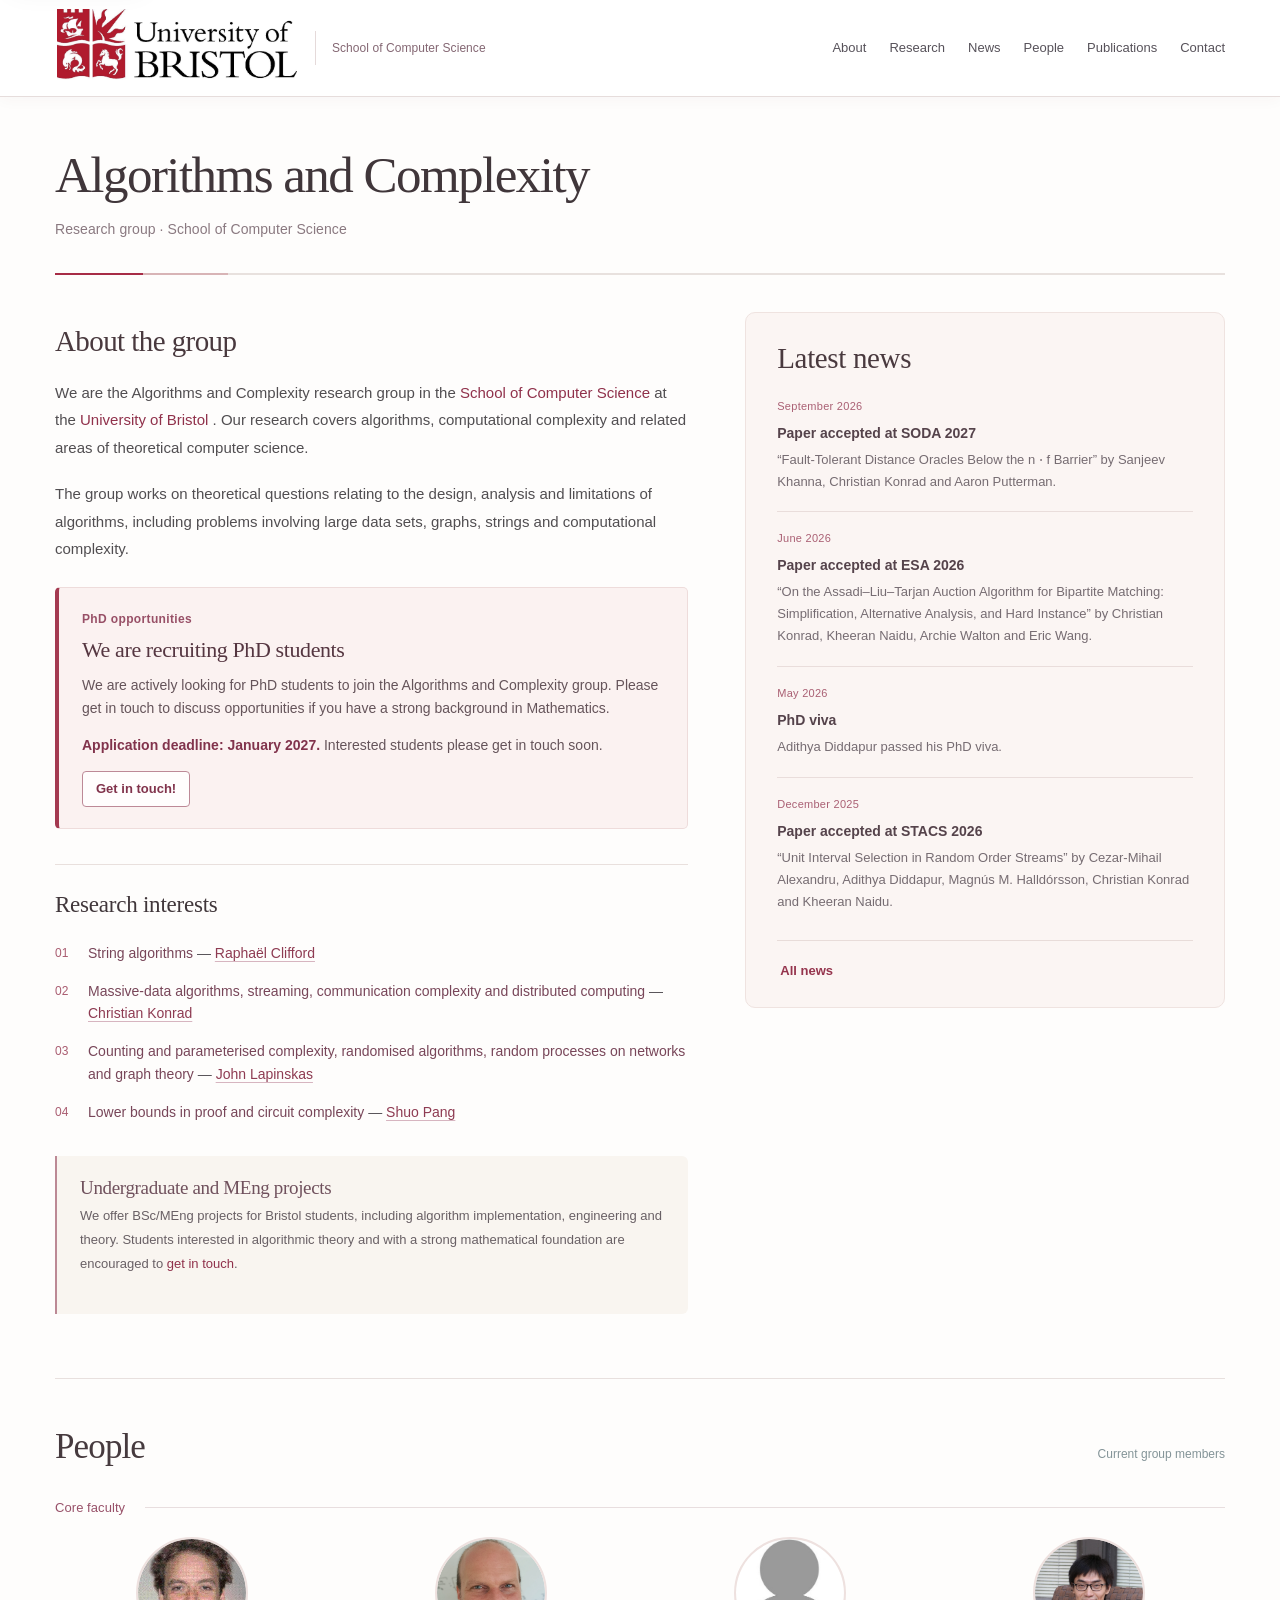
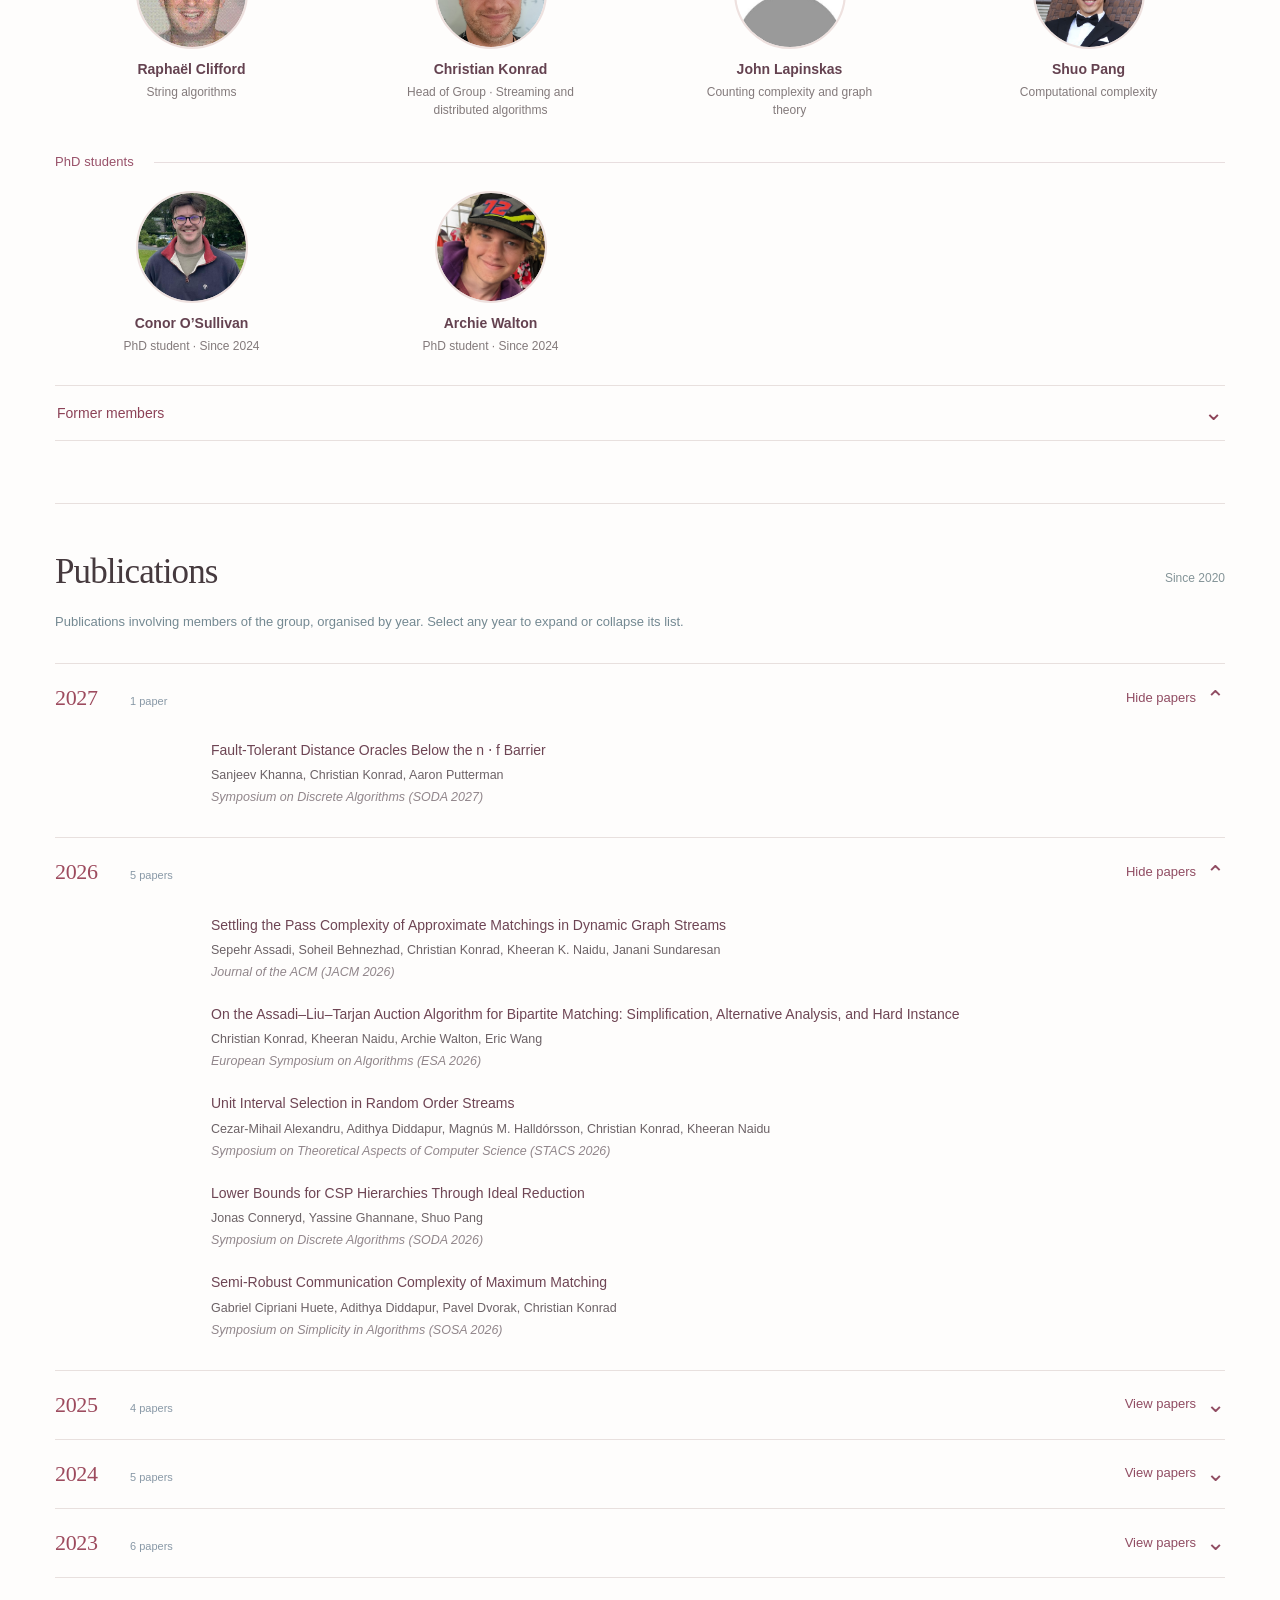
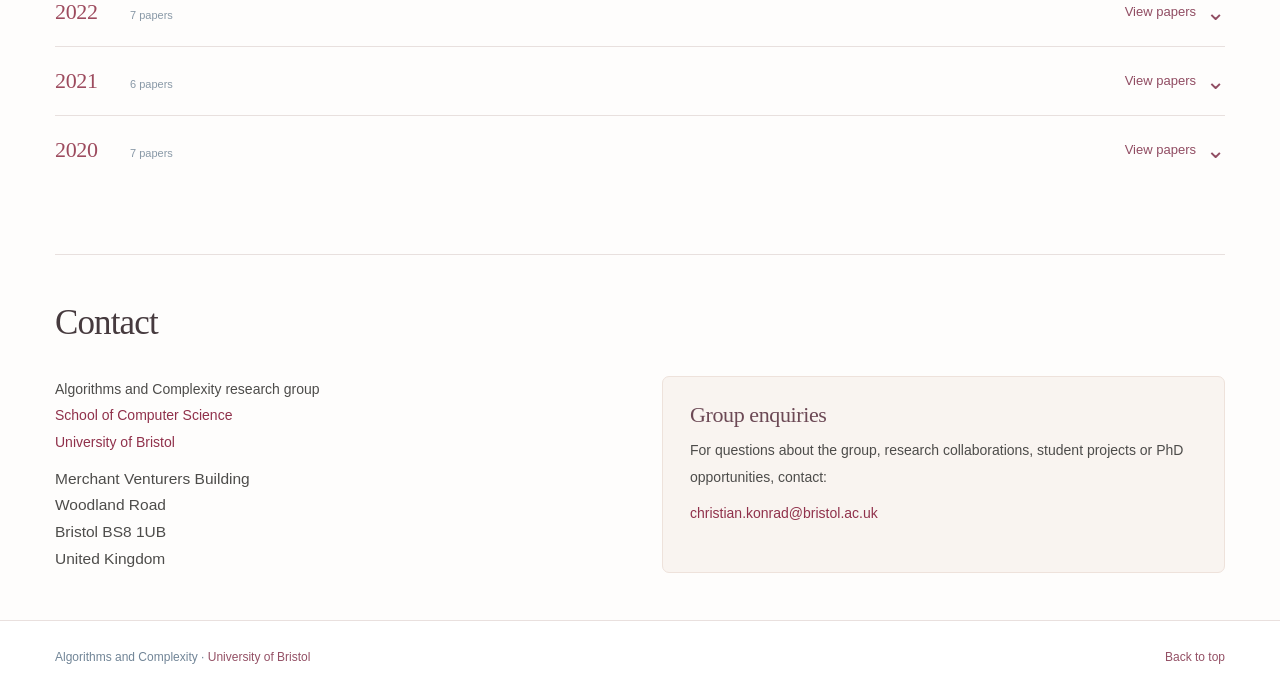
==== commit 3a2d9113: "Update index.html" ====
--- a/index.html
+++ b/index.html
@@ -153,7 +153,7 @@
          </span>
 <span>
 <strong>
-           Computational complexity
+           Lower bounds in proof and circuit complexity
           </strong>
           —
           <a href="https://shuopang.net/">
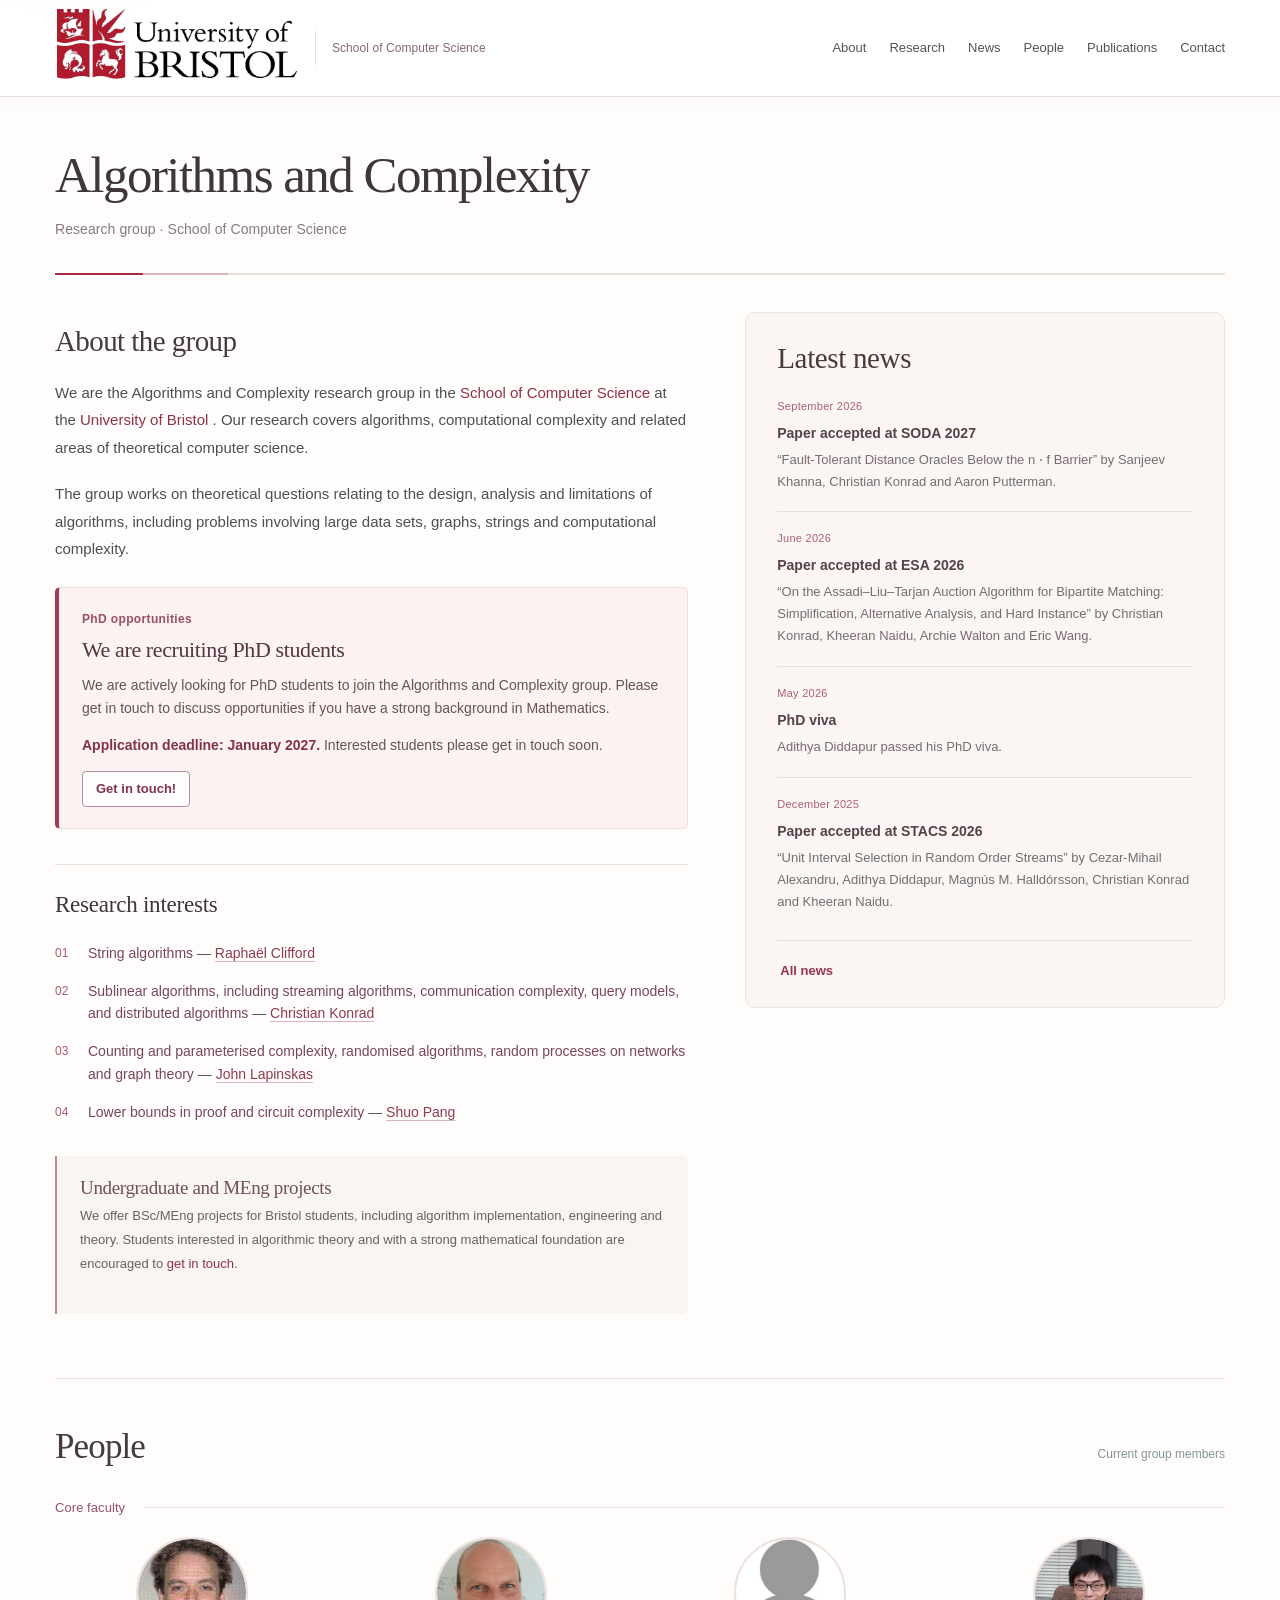
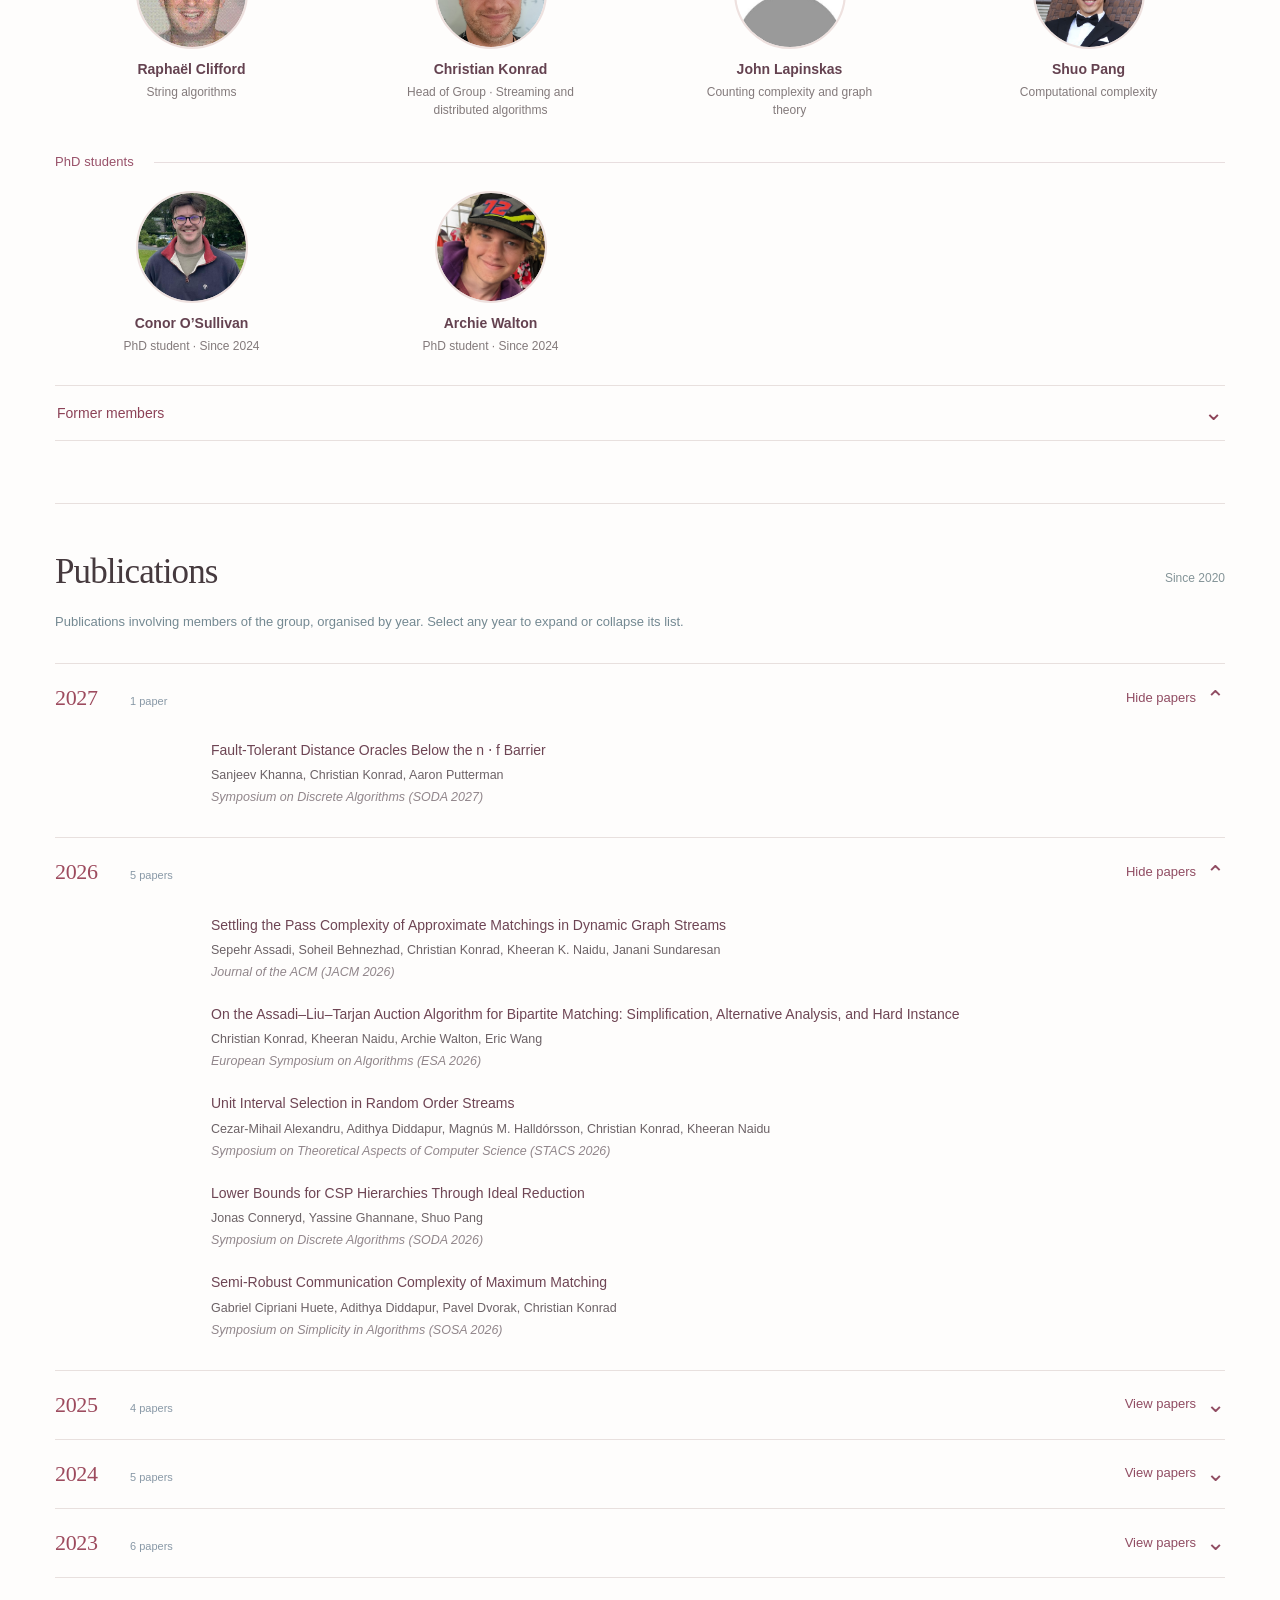
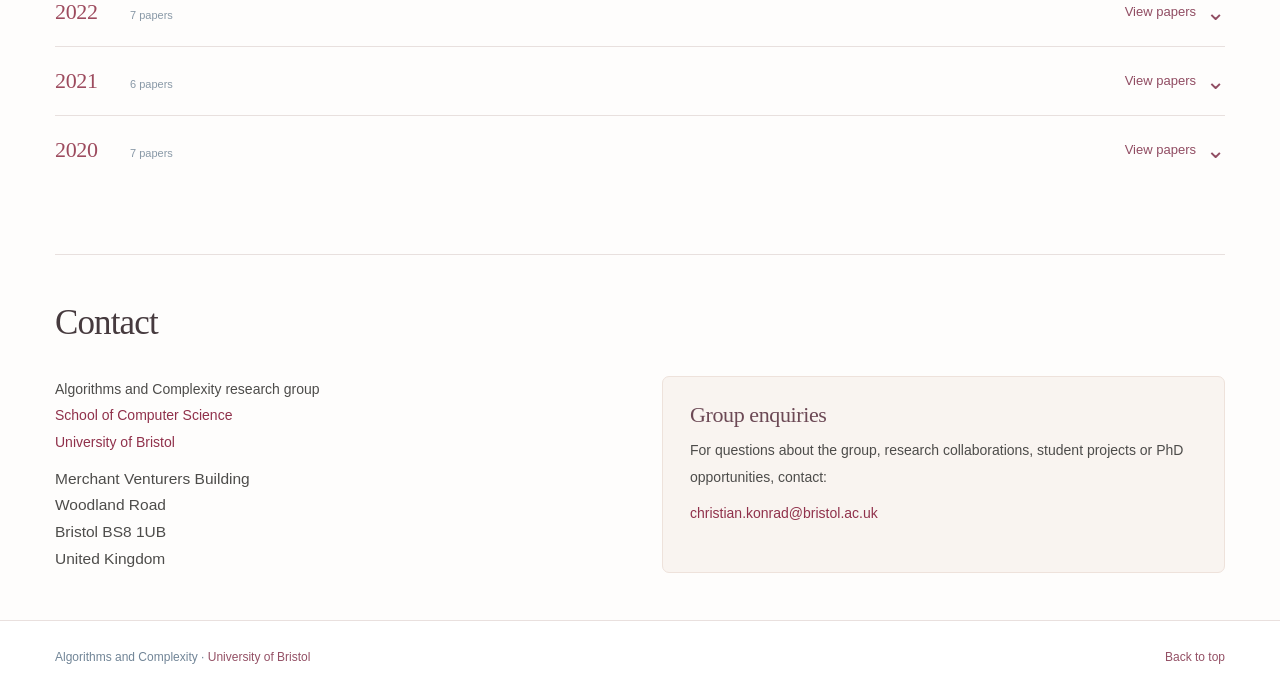
==== commit e527e456: "Update index.html" ====
--- a/index.html
+++ b/index.html
@@ -125,7 +125,7 @@
          </span>
 <span>
 <strong>
-           Massive-data algorithms, streaming, communication complexity and distributed computing
+           Sublinear algorithms, including streaming algorithms, communication complexity, query models, and distributed algorithms
           </strong>
           —
           <a href="http://people.cs.bris.ac.uk/~konrad/">
